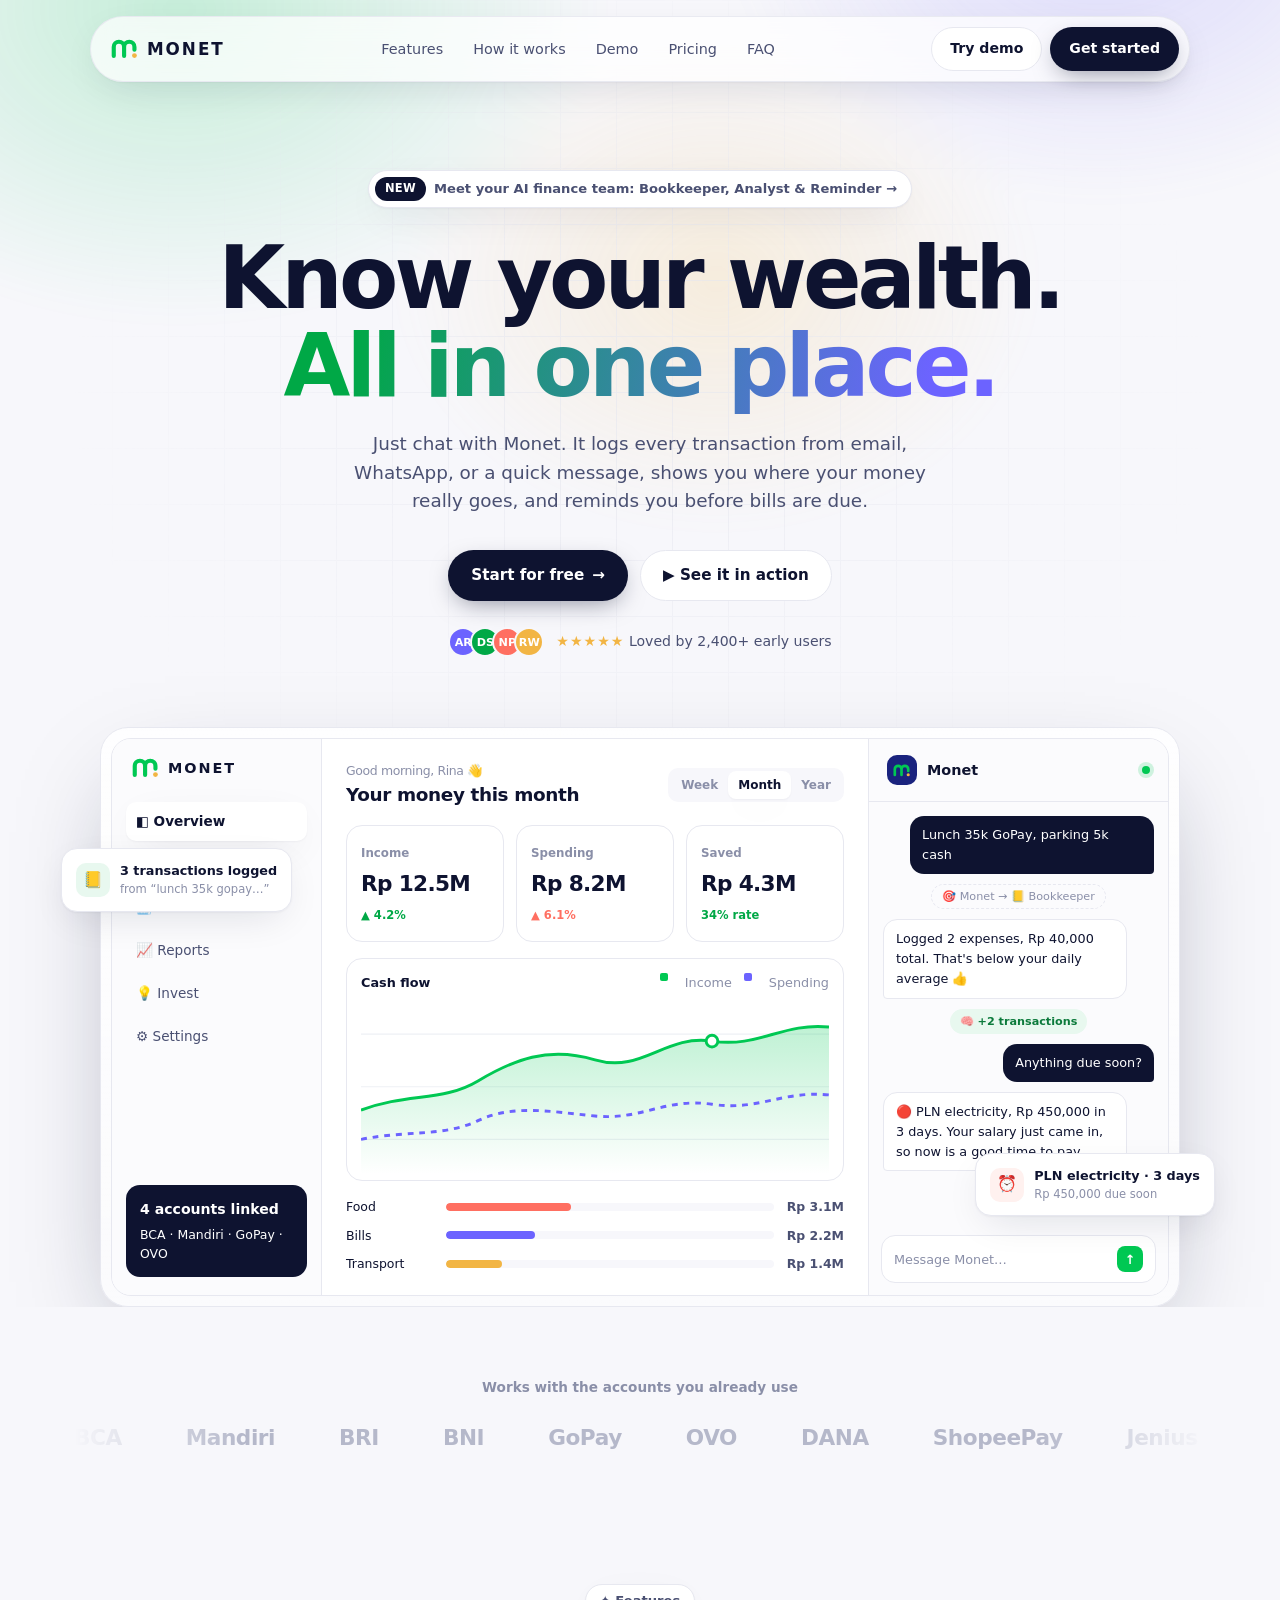
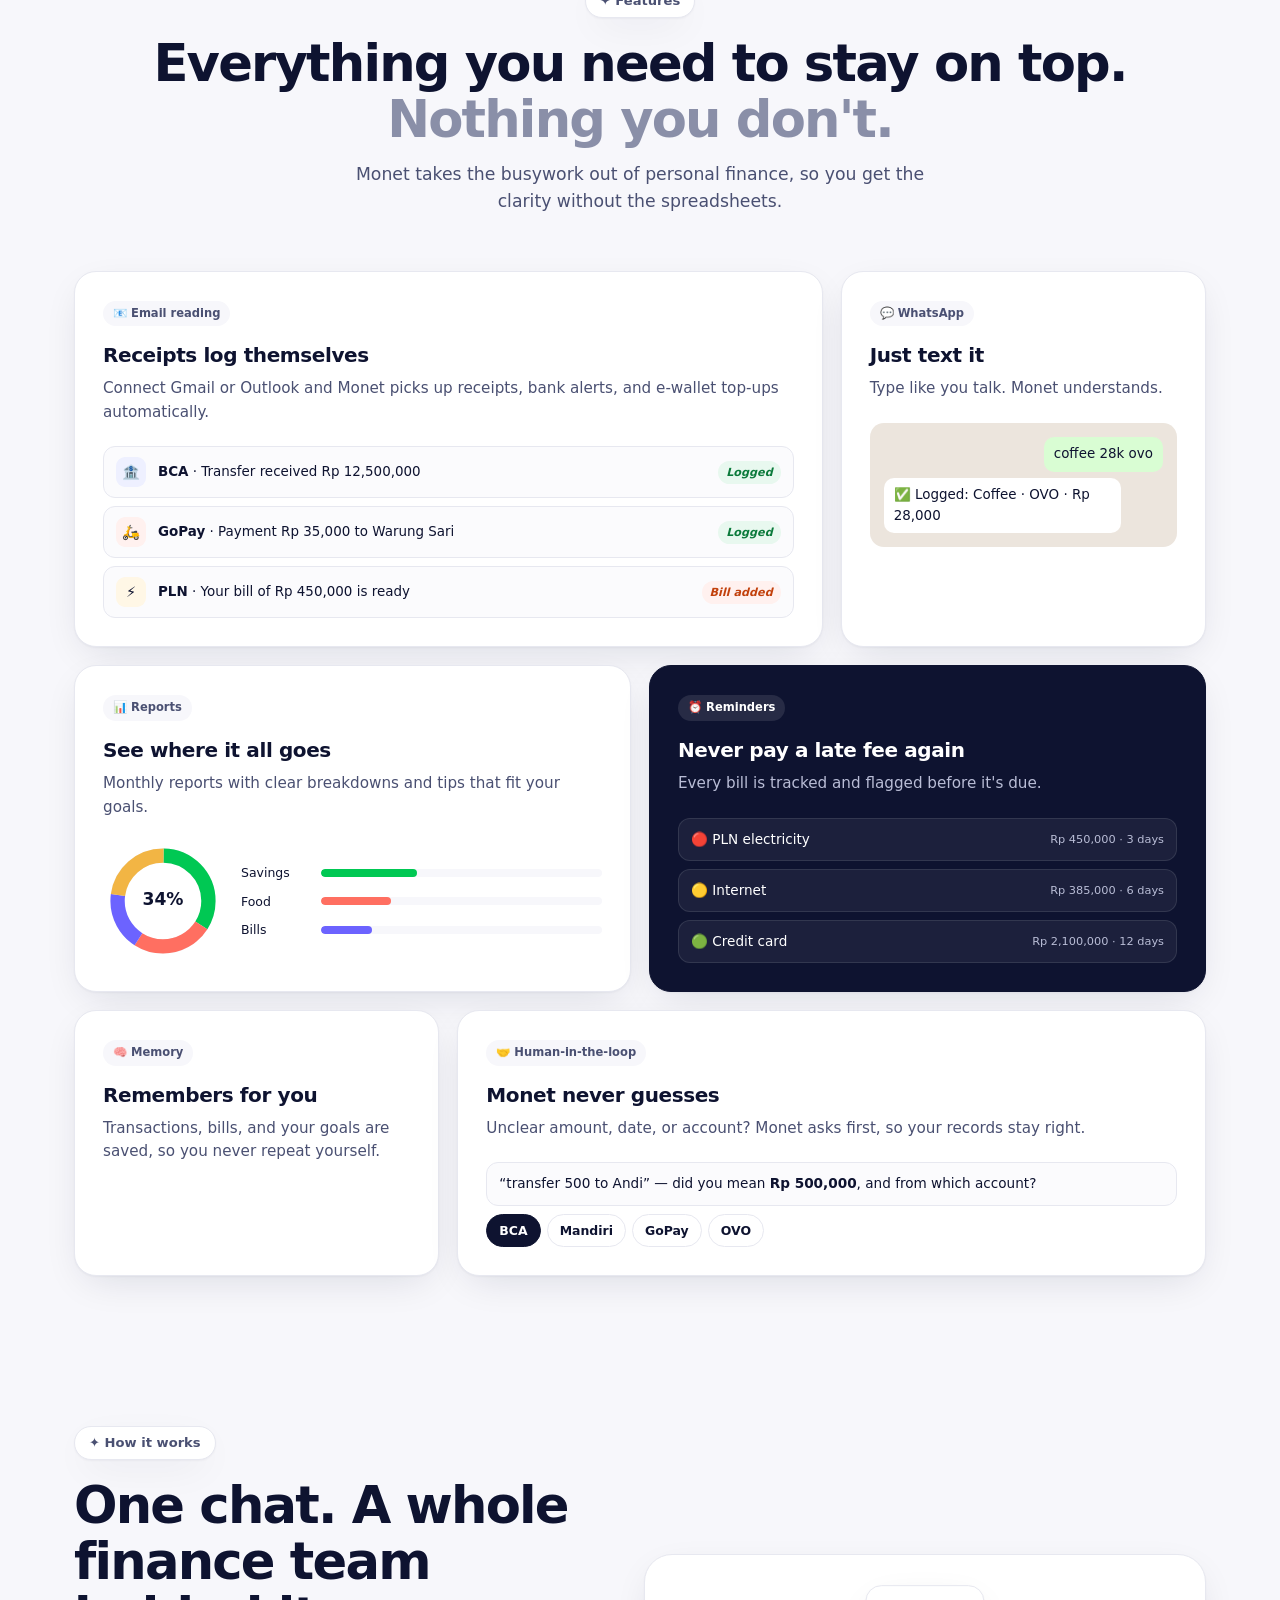
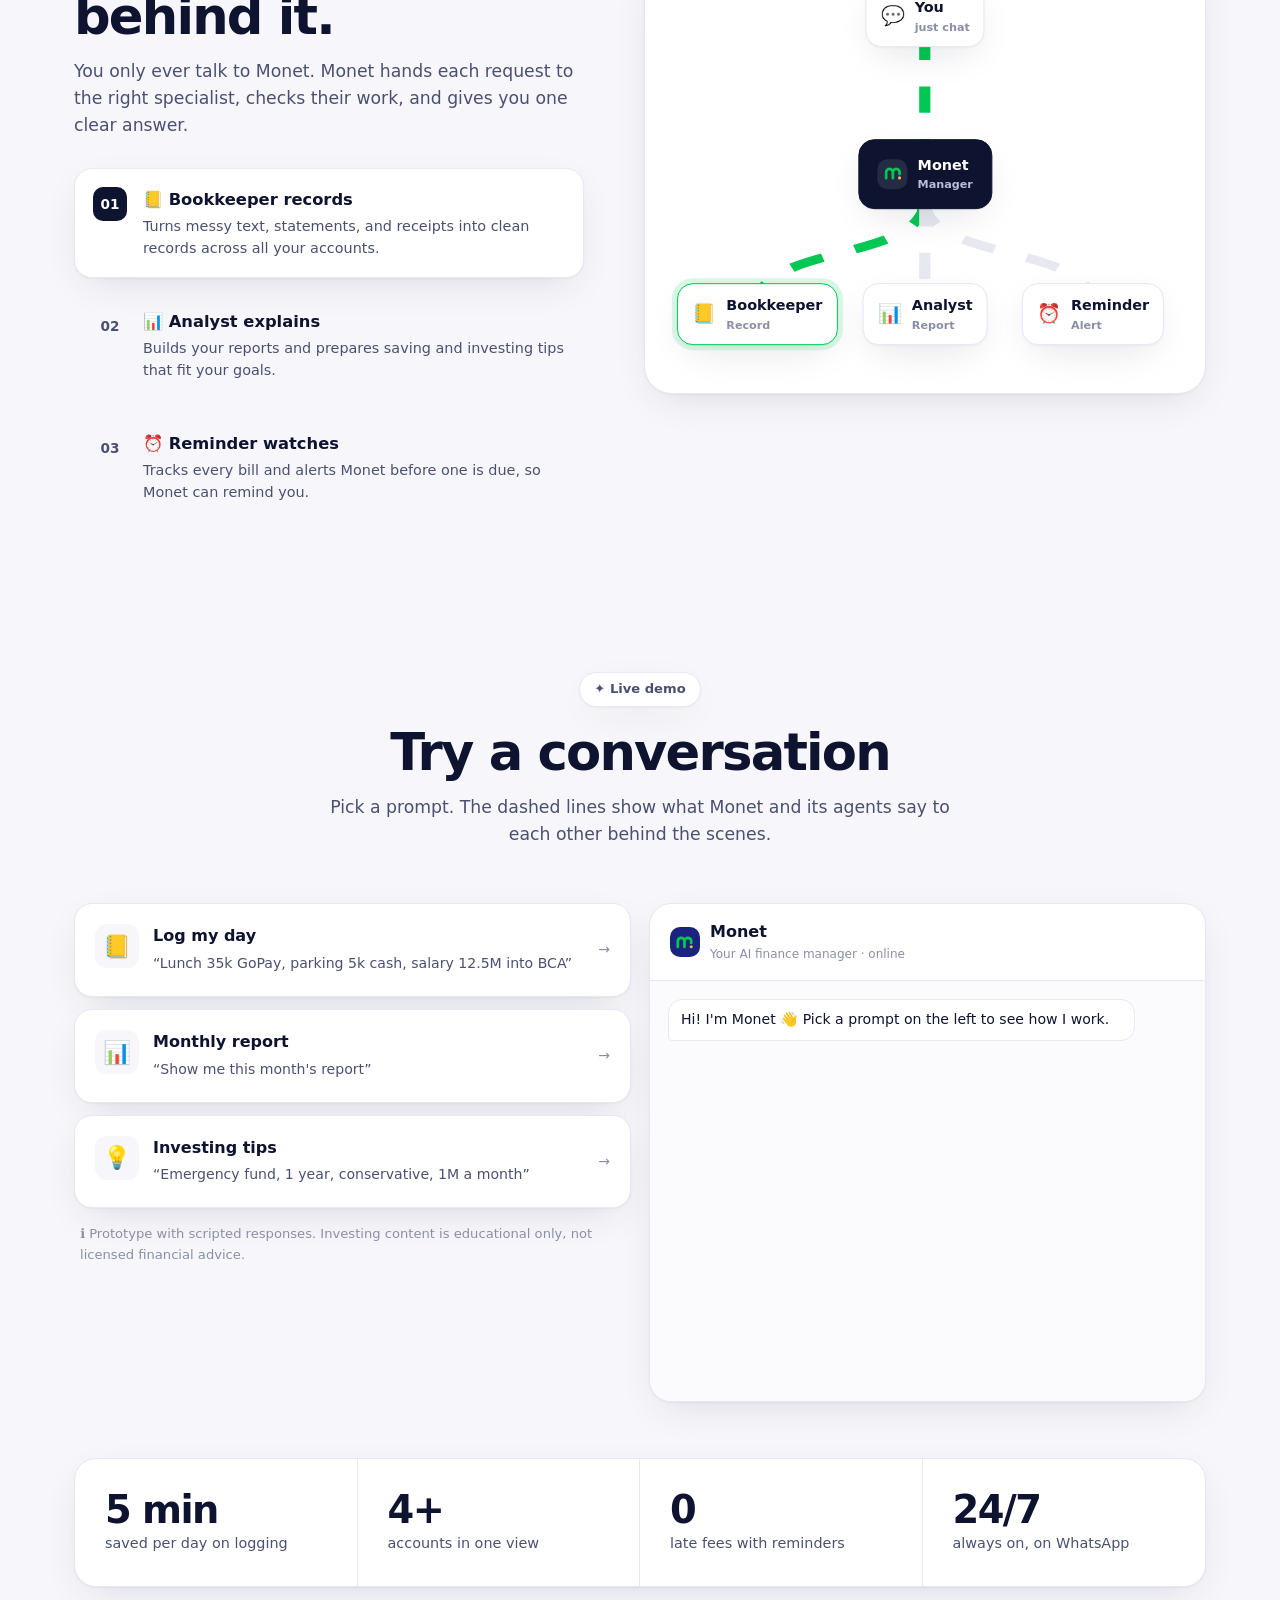
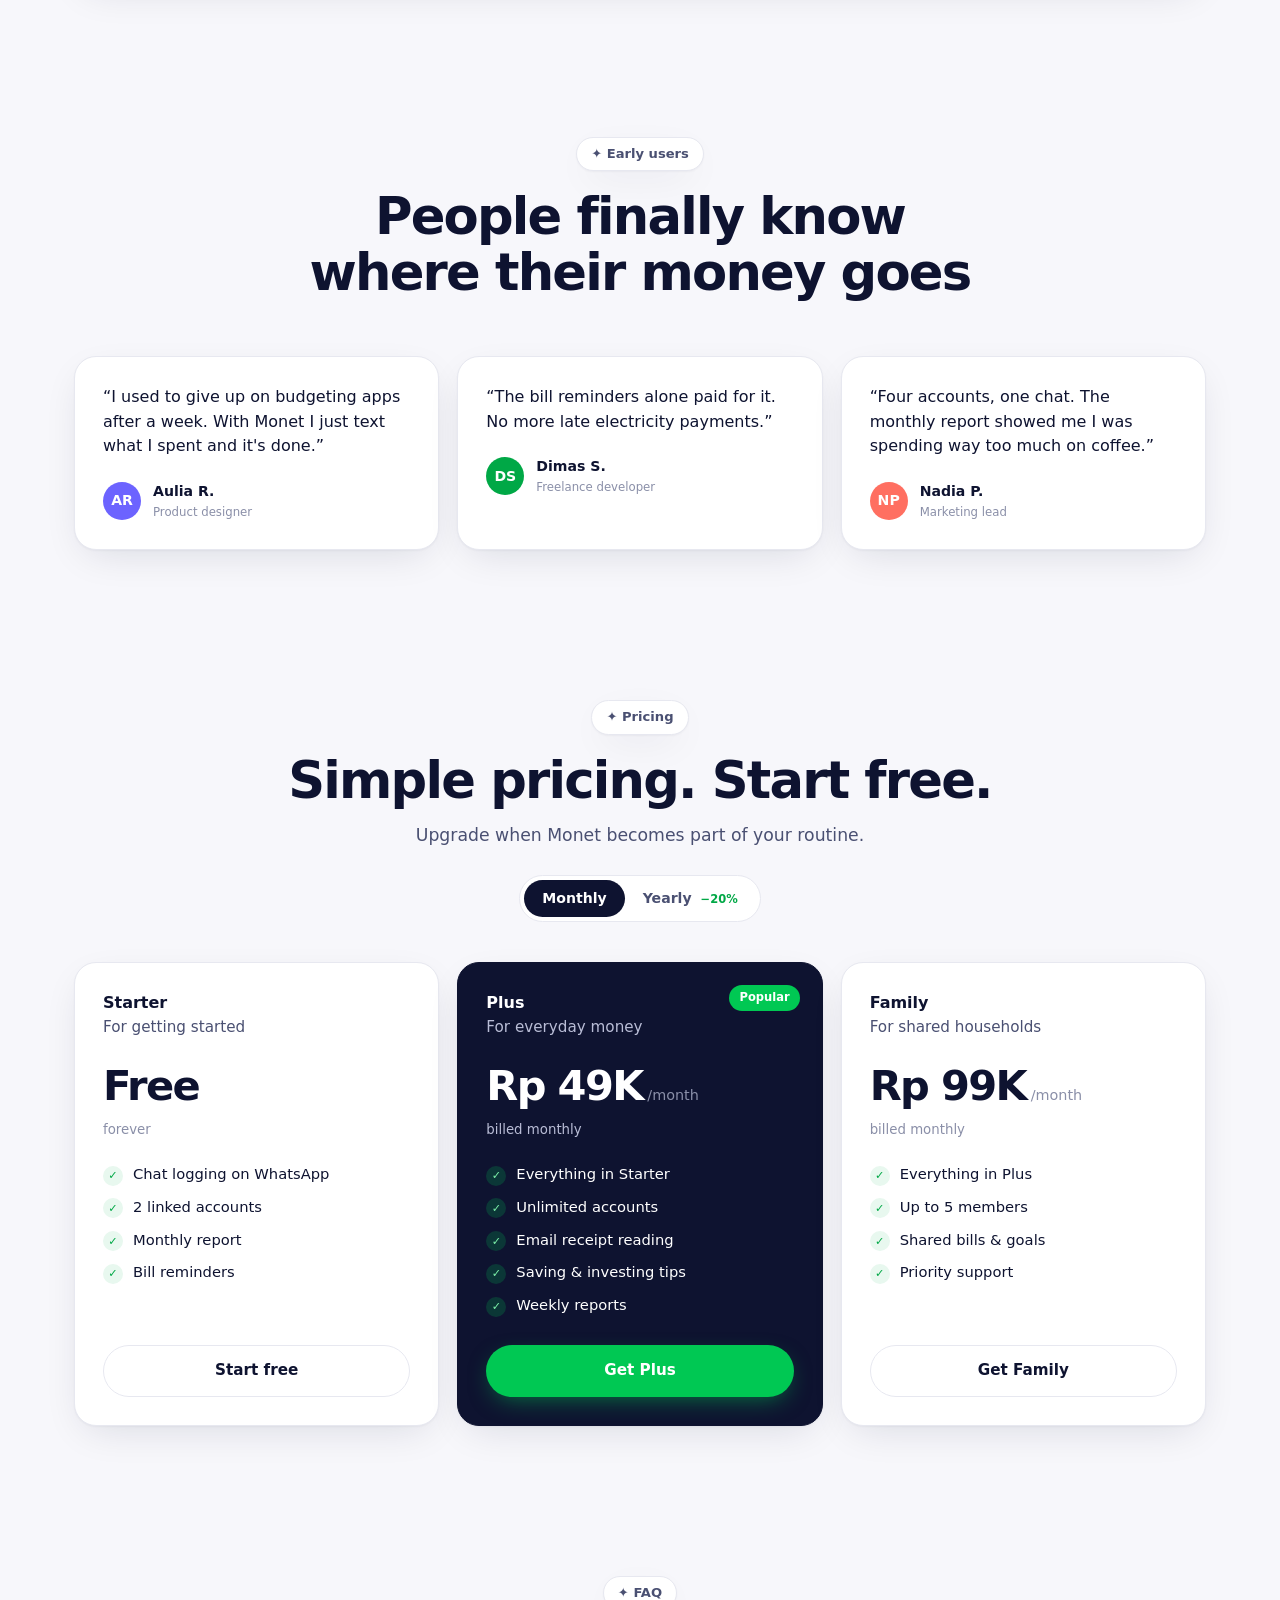
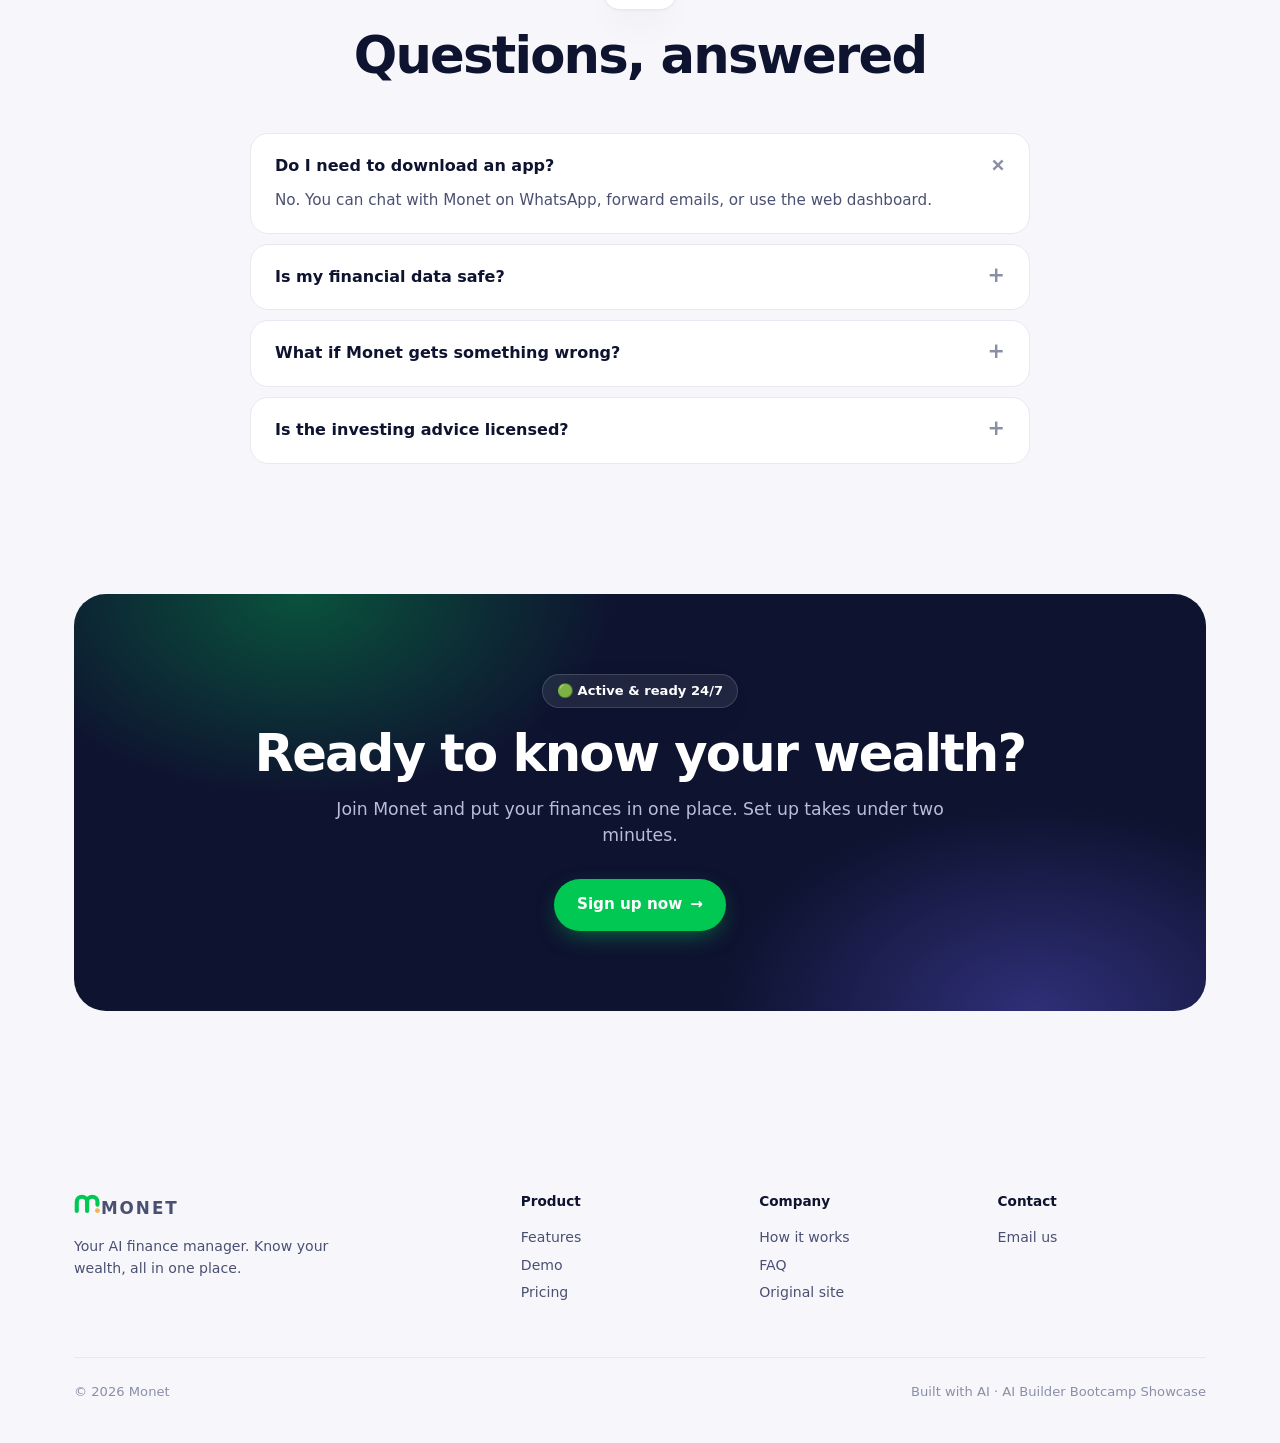
==== saas/index.html @ 3298a029 "Add SaaS-style landing page prototype for Monet at /saas Co-Authored-By: Claude Opus 5.5 <noreply@an" ====
<!DOCTYPE html>
<html lang="en">
<head>
<meta charset="UTF-8">
<meta name="viewport" content="width=device-width, initial-scale=1">
<title>Monet – Your AI finance manager</title>
<script>
  window.va = window.va || function () { (window.vaq = window.vaq || []).push(arguments); };
</script>
<script defer src="/_vercel/insights/script.js"></script>
<style>
:root{
  --ink:#0E1330;--ink2:#4A5072;--muted:#8A8FA8;--line:#E7E8F0;--bg:#F7F7FB;--white:#fff;
  --navy:#1A237E;--green:#00C853;--green2:#00A846;--gold:#F2B544;--coral:#FF6F61;--violet:#6C63FF;
  --r:22px;--sh:0 1px 2px rgba(14,19,48,.04),0 12px 40px -12px rgba(14,19,48,.14);
}
*{box-sizing:border-box;margin:0;padding:0}
html{scroll-behavior:smooth}
body{font-family:Inter,system-ui,-apple-system,"Segoe UI",Roboto,Arial,sans-serif;background:var(--bg);color:var(--ink);line-height:1.55;-webkit-font-smoothing:antialiased}
a{color:inherit;text-decoration:none}
.wrap{max-width:1180px;margin:0 auto;padding:0 24px}
section{padding:110px 0}
.eyebrow{display:inline-flex;align-items:center;gap:8px;padding:6px 14px 6px 6px;border:1px solid var(--line);background:var(--white);border-radius:999px;font-size:.82rem;font-weight:600;color:var(--ink2);box-shadow:var(--sh)}
.eyebrow b{background:var(--ink);color:#fff;border-radius:999px;padding:3px 10px;font-size:.72rem;letter-spacing:.3px}
.eyebrow.plain{padding:6px 14px}
.h2{font-size:clamp(2rem,4.2vw,3.2rem);line-height:1.08;letter-spacing:-.035em;font-weight:700;margin:18px 0 14px}
.h2 em{font-style:normal;color:var(--muted)}
.lead{color:var(--ink2);font-size:1.08rem;max-width:620px}
.center{text-align:center}.center .lead{margin:0 auto}
.btn{display:inline-flex;align-items:center;gap:8px;padding:13px 22px;border-radius:999px;font-weight:600;font-size:.95rem;border:1px solid transparent;cursor:pointer;transition:transform .15s,box-shadow .15s,background .15s}
.btn:hover{transform:translateY(-1px)}
.btn.dark{background:var(--ink);color:#fff;box-shadow:0 8px 24px -8px rgba(14,19,48,.5)}
.btn.green{background:var(--green);color:#fff;box-shadow:0 8px 24px -8px rgba(0,200,83,.6)}
.btn.ghost{background:var(--white);border-color:var(--line);color:var(--ink)}
.btn .ar{transition:transform .15s}.btn:hover .ar{transform:translateX(3px)}

/* nav */
.nav{position:fixed;top:16px;left:50%;transform:translateX(-50%);z-index:50;width:min(1100px,calc(100% - 32px));display:flex;align-items:center;justify-content:space-between;padding:10px 10px 10px 20px;background:rgba(255,255,255,.72);backdrop-filter:blur(14px);-webkit-backdrop-filter:blur(14px);border:1px solid rgba(231,232,240,.9);border-radius:999px;box-shadow:var(--sh)}
.logo{display:flex;align-items:center;gap:9px;font-weight:800;letter-spacing:2px;font-size:1.05rem}
.logo svg{height:20px;width:auto}
.nav .links{display:flex;gap:30px;font-size:.9rem;font-weight:500;color:var(--ink2)}
.nav .links a:hover{color:var(--ink)}
.nav .right{display:flex;gap:8px;align-items:center}
.nav .btn{padding:10px 18px;font-size:.88rem}

/* hero */
.hero{position:relative;padding:170px 0 0;overflow:hidden;text-align:center}
.hero:before{content:"";position:absolute;inset:-20% -10% auto;height:900px;background:
  radial-gradient(40% 50% at 20% 30%,rgba(0,200,83,.20),transparent 70%),
  radial-gradient(35% 45% at 80% 20%,rgba(108,99,255,.20),transparent 70%),
  radial-gradient(30% 40% at 55% 60%,rgba(242,181,68,.16),transparent 70%);filter:blur(10px);z-index:-1}
.hero:after{content:"";position:absolute;inset:0;z-index:-1;background-image:linear-gradient(var(--line) 1px,transparent 1px),linear-gradient(90deg,var(--line) 1px,transparent 1px);background-size:56px 56px;mask-image:radial-gradient(60% 50% at 50% 30%,#000 20%,transparent 75%);-webkit-mask-image:radial-gradient(60% 50% at 50% 30%,#000 20%,transparent 75%);opacity:.6}
.hero h1{font-size:clamp(2.6rem,7vw,5.4rem);line-height:1.02;letter-spacing:-.045em;font-weight:750;max-width:920px;margin:26px auto 20px}
.hero h1 .grad{background:linear-gradient(100deg,var(--green2) 10%,var(--violet) 90%);-webkit-background-clip:text;background-clip:text;color:transparent}
.hero .lead{margin:0 auto 34px;font-size:1.15rem}
.hero .ctas{display:flex;gap:12px;justify-content:center;flex-wrap:wrap}
.trust{display:flex;align-items:center;justify-content:center;gap:12px;margin-top:26px;font-size:.88rem;color:var(--ink2)}
.faces{display:flex}.faces i{width:30px;height:30px;border-radius:50%;border:2px solid var(--bg);margin-left:-8px;display:grid;place-items:center;font-style:normal;font-size:.7rem;font-weight:700;color:#fff}
.faces i:first-child{margin-left:0}
.stars{color:var(--gold);letter-spacing:1px}

/* product mockup */
.mock{position:relative;margin:70px auto 0;max-width:1080px;padding:10px;border-radius:28px;background:linear-gradient(180deg,rgba(255,255,255,.9),rgba(255,255,255,.5));border:1px solid var(--line);box-shadow:0 40px 100px -30px rgba(14,19,48,.35)}
.app{display:grid;grid-template-columns:210px 1fr 300px;min-height:520px;border-radius:20px;overflow:hidden;background:var(--white);border:1px solid var(--line);text-align:left}
.side{background:#FBFBFD;border-right:1px solid var(--line);padding:18px 14px;display:flex;flex-direction:column;gap:4px;font-size:.85rem}
.side .logo{font-size:.9rem;margin:0 6px 18px}
.side a{display:flex;gap:10px;align-items:center;padding:9px 10px;border-radius:10px;color:var(--ink2);font-weight:500}
.side a.on{background:var(--white);color:var(--ink);box-shadow:var(--sh);font-weight:600}
.side .sp{flex:1}
.side .pro{background:var(--ink);color:#fff;border-radius:14px;padding:14px;font-size:.78rem}
.side .pro b{display:block;font-size:.88rem;margin-bottom:4px}
.main{padding:22px 24px;display:flex;flex-direction:column;gap:16px;min-width:0}
.topbar{display:flex;justify-content:space-between;align-items:center}
.topbar h3{font-size:1.15rem;letter-spacing:-.02em}
.topbar small{color:var(--muted);display:block;font-weight:500;font-size:.78rem}
.seg{display:flex;background:var(--bg);border-radius:10px;padding:3px;font-size:.75rem;font-weight:600}
.seg span{padding:5px 10px;border-radius:8px;color:var(--muted)}.seg span.on{background:#fff;color:var(--ink);box-shadow:var(--sh)}
.kpis{display:grid;grid-template-columns:repeat(3,1fr);gap:12px}
.kpi{border:1px solid var(--line);border-radius:16px;padding:14px}
.kpi small{color:var(--muted);font-size:.74rem;font-weight:600}
.kpi b{display:block;font-size:1.35rem;letter-spacing:-.03em;margin:2px 0}
.kpi .d{font-size:.72rem;font-weight:700;color:var(--green2)}.kpi .d.dn{color:var(--coral)}
.chart{border:1px solid var(--line);border-radius:16px;padding:14px 14px 6px;flex:1;display:flex;flex-direction:column}
.chart .hd{display:flex;justify-content:space-between;font-size:.8rem;font-weight:600;margin-bottom:6px}
.chart .hd span{color:var(--muted);font-weight:500;display:flex;gap:12px}
.chart .hd span i{display:inline-block;width:8px;height:8px;border-radius:2px;margin-right:5px;vertical-align:middle}
.chart svg{width:100%;flex:1;min-height:170px}
.bars{display:flex;flex-direction:column;gap:9px}
.bar{display:grid;grid-template-columns:90px 1fr 60px;align-items:center;gap:10px;font-size:.78rem}
.bar u{display:block;height:8px;border-radius:99px;background:var(--bg);overflow:hidden}
.bar u i{display:block;height:100%;border-radius:99px}
.bar em{font-style:normal;text-align:right;color:var(--ink2);font-weight:600}
.rail{border-left:1px solid var(--line);display:flex;flex-direction:column;background:#FBFBFD}
.rail .hd{padding:16px 18px;border-bottom:1px solid var(--line);display:flex;align-items:center;gap:10px;font-weight:700;font-size:.9rem}
.rail .hd .dot{width:8px;height:8px;border-radius:50%;background:var(--green);box-shadow:0 0 0 4px rgba(0,200,83,.18);margin-left:auto}
.av{width:30px;height:30px;border-radius:10px;background:var(--navy);display:grid;place-items:center;flex:none}
.av svg{height:13px}
.feed{flex:1;padding:14px;display:flex;flex-direction:column;gap:10px;font-size:.8rem;overflow:hidden}
.bub{padding:9px 12px;border-radius:14px;max-width:90%}
.bub.me{align-self:flex-end;background:var(--ink);color:#fff;border-bottom-right-radius:4px}
.bub.bot{background:#fff;border:1px solid var(--line);border-bottom-left-radius:4px}
.bub.sys{align-self:center;font-size:.7rem;color:var(--muted);border:1px dashed var(--line);border-radius:99px;padding:3px 10px}
.bub.mem{align-self:center;font-size:.7rem;background:#E8F8EF;color:#0B7A3B;font-weight:700;border-radius:99px;padding:4px 10px}
.compose{margin:12px;padding:10px 12px;border:1px solid var(--line);border-radius:14px;background:#fff;color:var(--muted);font-size:.8rem;display:flex;justify-content:space-between;align-items:center}
.compose b{width:26px;height:26px;border-radius:8px;background:var(--green);color:#fff;display:grid;place-items:center}
.float{position:absolute;background:#fff;border:1px solid var(--line);border-radius:16px;box-shadow:var(--sh);padding:12px 14px;font-size:.8rem;display:flex;gap:10px;align-items:center;text-align:left;animation:bob 5s ease-in-out infinite}
.float .ic{width:34px;height:34px;border-radius:10px;display:grid;place-items:center;font-size:1rem}
.float small{display:block;color:var(--muted);font-size:.72rem}
.f1{left:-40px;top:120px}.f2{right:-36px;bottom:90px;animation-delay:-2.5s}
@keyframes bob{0%,100%{transform:translateY(0)}50%{transform:translateY(-10px)}}

/* logos */
.logos{padding:70px 0 20px;text-align:center}
.logos p{color:var(--muted);font-size:.85rem;font-weight:600;margin-bottom:22px}
.marq{overflow:hidden;mask-image:linear-gradient(90deg,transparent,#000 15%,#000 85%,transparent);-webkit-mask-image:linear-gradient(90deg,transparent,#000 15%,#000 85%,transparent)}
.marq div{display:inline-flex;gap:64px;white-space:nowrap;animation:mq 30s linear infinite;font-weight:800;font-size:1.35rem;color:#B5B8CA;letter-spacing:-.02em}
@keyframes mq{to{transform:translateX(-50%)}}

/* bento */
.bento{display:grid;grid-template-columns:repeat(6,1fr);gap:18px;margin-top:56px}
.card{background:var(--white);border:1px solid var(--line);border-radius:var(--r);padding:28px;box-shadow:var(--sh);position:relative;overflow:hidden}
.card h3{font-size:1.25rem;letter-spacing:-.02em;margin-bottom:6px}
.card p{color:var(--ink2);font-size:.95rem}
.card .pill{display:inline-block;font-size:.72rem;font-weight:700;padding:4px 10px;border-radius:99px;background:var(--bg);color:var(--ink2);margin-bottom:14px}
.c4{grid-column:span 4}.c2{grid-column:span 2}.c3{grid-column:span 3}
.card.dark{background:var(--ink);color:#fff;border-color:var(--ink)}.card.dark p{color:#B9BDD6}.card.dark .pill{background:rgba(255,255,255,.1);color:#fff}
.vis{margin-top:22px}
.inbox{display:flex;flex-direction:column;gap:8px}
.mail{display:flex;align-items:center;gap:12px;padding:10px 12px;border:1px solid var(--line);border-radius:12px;font-size:.84rem;background:#FBFBFD}
.mail .ic{width:30px;height:30px;border-radius:9px;display:grid;place-items:center;flex:none;font-size:.9rem}
.mail span{flex:1;min-width:0;overflow:hidden;text-overflow:ellipsis;white-space:nowrap}
.mail .tg{font-size:.7rem;font-weight:700;padding:3px 8px;border-radius:99px;background:#E8F8EF;color:#0B7A3B;flex:none}
.wa{background:#ECE5DD;border-radius:14px;padding:14px;display:flex;flex-direction:column;gap:6px;font-size:.84rem;color:var(--ink)}
.wa div{background:#fff;padding:7px 10px;border-radius:10px;max-width:85%}
.wa .o{align-self:flex-end;background:#D9FDD3}
.ring{display:flex;align-items:center;gap:18px}
.ring svg{width:120px;height:120px;flex:none}
.rem{display:flex;flex-direction:column;gap:8px}
.rem div{display:flex;justify-content:space-between;align-items:center;padding:10px 12px;border-radius:12px;background:rgba(255,255,255,.06);border:1px solid rgba(255,255,255,.1);font-size:.85rem}
.rem small{color:#B9BDD6}
.ask{display:flex;flex-direction:column;gap:8px}
.ask .q{padding:10px 12px;border-radius:12px;border:1px solid var(--line);font-size:.85rem;background:#FBFBFD}
.ask .opts{display:flex;gap:6px;flex-wrap:wrap}
.ask .opts span{font-size:.78rem;font-weight:600;padding:6px 12px;border-radius:99px;border:1px solid var(--line)}
.ask .opts span.on{background:var(--ink);color:#fff;border-color:var(--ink)}

/* team / steps */
.team{display:grid;grid-template-columns:1fr 1.1fr;gap:60px;align-items:center}
.steps{display:flex;flex-direction:column;gap:12px;margin-top:30px}
.step{display:flex;gap:16px;padding:18px;border-radius:18px;border:1px solid transparent;cursor:pointer;transition:all .2s}
.step:hover{background:rgba(255,255,255,.6)}
.step.on{background:#fff;border-color:var(--line);box-shadow:var(--sh)}
.step .n{width:34px;height:34px;border-radius:10px;background:var(--bg);display:grid;place-items:center;font-weight:700;font-size:.85rem;flex:none;color:var(--ink2)}
.step.on .n{background:var(--ink);color:#fff}
.step h4{font-size:1.02rem;margin-bottom:2px}
.step p{font-size:.9rem;color:var(--ink2)}
.org{position:relative;background:#fff;border:1px solid var(--line);border-radius:28px;padding:36px;box-shadow:var(--sh);min-height:440px}
.org svg.lines{position:absolute;inset:0;width:100%;height:100%;pointer-events:none}
.org .lines path{stroke:var(--line);stroke-width:2;fill:none;stroke-dasharray:6 6}
.org .lines path.hot{stroke:var(--green);animation:dash 1s linear infinite}
@keyframes dash{to{stroke-dashoffset:-24}}
.nd{position:absolute;transform:translate(-50%,-50%);display:flex;align-items:center;gap:10px;background:#fff;border:1px solid var(--line);border-radius:16px;padding:10px 14px;box-shadow:var(--sh);font-weight:700;font-size:.9rem;white-space:nowrap;transition:all .25s}
.nd small{display:block;font-size:.7rem;color:var(--muted);font-weight:600}
.nd .e{font-size:1.2rem}
.nd.boss{background:var(--ink);color:#fff;border-color:var(--ink);padding:14px 18px}
.nd.boss small{color:#B9BDD6}
.nd.hot{border-color:var(--green);box-shadow:0 0 0 5px rgba(0,200,83,.14),var(--sh)}
.org .msg{position:absolute;left:50%;bottom:22px;transform:translateX(-50%);font-size:.8rem;color:var(--ink2);background:var(--bg);border-radius:99px;padding:6px 14px;white-space:nowrap}

/* demo */
.demo{display:grid;grid-template-columns:1fr 1fr;gap:18px;margin-top:56px}
.chat{background:#fff;border:1px solid var(--line);border-radius:var(--r);box-shadow:var(--sh);display:flex;flex-direction:column;overflow:hidden}
.chat .hd{padding:16px 20px;border-bottom:1px solid var(--line);display:flex;align-items:center;gap:10px;font-weight:700}
.chat .hd small{display:block;font-weight:500;color:var(--muted);font-size:.75rem}
#msgs{height:420px;overflow-y:auto;padding:18px;display:flex;flex-direction:column;gap:10px;font-size:.88rem;background:#FBFBFD}
#msgs .bub{animation:in .3s}
@keyframes in{from{opacity:0;transform:translateY(6px)}}
.typing span{display:inline-block;width:6px;height:6px;margin:0 2px;border-radius:50%;background:var(--muted);animation:b 1s infinite}
.typing span:nth-child(2){animation-delay:.15s}.typing span:nth-child(3){animation-delay:.3s}
@keyframes b{50%{transform:translateY(-5px)}}
.prompts{display:flex;flex-direction:column;gap:12px}
.prompt{text-align:left;background:#fff;border:1px solid var(--line);border-radius:18px;padding:20px;cursor:pointer;font:inherit;color:inherit;display:flex;gap:14px;align-items:flex-start;transition:all .2s;box-shadow:var(--sh)}
.prompt:hover:not(:disabled){border-color:var(--ink);transform:translateY(-2px)}
.prompt:disabled{opacity:.55;cursor:wait}
.prompt .e{font-size:1.4rem;width:44px;height:44px;border-radius:12px;background:var(--bg);display:grid;place-items:center;flex:none}
.prompt b{display:block;font-size:1rem;margin-bottom:2px}
.prompt span{font-size:.88rem;color:var(--ink2)}
.prompt .ar{margin-left:auto;align-self:center;color:var(--muted)}
.note{font-size:.82rem;color:var(--muted);padding:4px 6px}

/* stats */
.stats{display:grid;grid-template-columns:repeat(4,1fr);border:1px solid var(--line);border-radius:var(--r);background:#fff;box-shadow:var(--sh);margin-top:56px}
.stats div{padding:30px;border-right:1px solid var(--line)}.stats div:last-child{border:0}
.stats b{display:block;font-size:2.4rem;letter-spacing:-.04em;line-height:1.1}
.stats span{color:var(--ink2);font-size:.9rem}

/* testimonials */
.quotes{display:grid;grid-template-columns:repeat(3,1fr);gap:18px;margin-top:56px}
.quote p{font-size:1rem;color:var(--ink);margin-bottom:22px}
.who{display:flex;align-items:center;gap:12px;font-size:.88rem}
.who i{width:38px;height:38px;border-radius:50%;display:grid;place-items:center;color:#fff;font-style:normal;font-weight:700}
.who small{display:block;color:var(--muted)}

/* pricing */
.toggle{display:inline-flex;background:#fff;border:1px solid var(--line);border-radius:99px;padding:4px;margin-top:26px;font-size:.88rem;font-weight:600}
.toggle button{border:0;background:none;padding:8px 18px;border-radius:99px;cursor:pointer;font:inherit;color:var(--ink2)}
.toggle button.on{background:var(--ink);color:#fff}
.toggle em{font-style:normal;font-size:.72rem;color:var(--green2);margin-left:4px}
.toggle button.on em{color:#7CF0A9}
.prices{display:grid;grid-template-columns:repeat(3,1fr);gap:18px;margin-top:40px;text-align:left}
.price{display:flex;flex-direction:column}
.price .amt{font-size:2.6rem;font-weight:750;letter-spacing:-.04em;margin:14px 0 2px}
.price .amt small{font-size:.9rem;font-weight:500;color:var(--muted);letter-spacing:0}
.price ul{list-style:none;margin:22px 0 28px;display:flex;flex-direction:column;gap:10px;font-size:.92rem;flex:1}
.price li:before{content:"✓";display:inline-grid;place-items:center;width:20px;height:20px;border-radius:50%;background:#E8F8EF;color:var(--green2);font-size:.7rem;font-weight:800;margin-right:10px}
.price.dark li:before{background:rgba(0,200,83,.2);color:#7CF0A9}
.price .btn{justify-content:center}
.price .tag{position:absolute;top:22px;right:22px;font-size:.72rem;font-weight:700;padding:4px 10px;border-radius:99px;background:var(--green);color:#fff}

/* faq */
.faq{max-width:780px;margin:50px auto 0;display:flex;flex-direction:column;gap:10px}
details{background:#fff;border:1px solid var(--line);border-radius:18px;padding:20px 24px}
summary{cursor:pointer;font-weight:600;list-style:none;display:flex;justify-content:space-between;gap:20px}
summary::-webkit-details-marker{display:none}
summary:after{content:"+";font-size:1.3rem;line-height:1;color:var(--muted);transition:transform .2s}
details[open] summary:after{transform:rotate(45deg)}
details p{color:var(--ink2);margin-top:10px;font-size:.95rem}

/* cta */
.cta{position:relative;background:var(--ink);color:#fff;border-radius:32px;padding:80px 40px;text-align:center;overflow:hidden}
.cta:before{content:"";position:absolute;inset:0;background:radial-gradient(40% 70% at 20% 0%,rgba(0,200,83,.35),transparent 70%),radial-gradient(40% 70% at 85% 100%,rgba(108,99,255,.35),transparent 70%)}
.cta>*{position:relative}
.cta .h2{color:#fff}.cta .lead{color:#B9BDD6;margin:0 auto 30px}
footer{padding:70px 0 40px;font-size:.88rem;color:var(--ink2)}
.foot{display:grid;grid-template-columns:2fr 1fr 1fr 1fr;gap:30px}
.foot h5{color:var(--ink);font-size:.85rem;margin-bottom:12px}
.foot a{display:block;padding:3px 0}.foot a:hover{color:var(--ink)}
.copy{margin-top:50px;padding-top:24px;border-top:1px solid var(--line);display:flex;justify-content:space-between;color:var(--muted);font-size:.82rem}

.rv{opacity:0;transform:translateY(18px);transition:opacity .7s ease,transform .7s ease}
.rv.in{opacity:1;transform:none}

@media(max-width:1000px){
  .app{grid-template-columns:1fr 280px}.side{display:none}
  .team{grid-template-columns:1fr}.f1,.f2{display:none}
  .c4,.c2,.c3{grid-column:span 6}
  .quotes,.prices{grid-template-columns:1fr}
  .stats{grid-template-columns:1fr 1fr}.stats div:nth-child(2){border-right:0}.stats div:nth-child(-n+2){border-bottom:1px solid var(--line)}
}
@media(max-width:760px){
  section{padding:80px 0}
  .nav .links,.nav .ghost{display:none}
  .app{grid-template-columns:1fr}.rail{display:none}
  .kpis{grid-template-columns:1fr 1fr}.kpi:last-child{display:none}
  .demo{grid-template-columns:1fr}
  .org{min-height:520px;padding:20px}
  .foot{grid-template-columns:1fr 1fr}
  .copy{flex-direction:column;gap:6px}
  .ring{flex-direction:column;align-items:flex-start}
}
</style>
</head>
<body>
<svg width="0" height="0" style="position:absolute" aria-hidden="true">
  <defs>
    <g id="mk">
      <g transform="translate(0,-5)" fill="none" stroke="#00C853" stroke-width="12" stroke-linecap="round" stroke-linejoin="round">
        <path d="M30 84V58A15 15 0 0 1 60 58V84M60 58A15 15 0 0 1 90 58V66"/>
      </g>
      <circle cx="90" cy="78" r="7" fill="#F2B544"/>
    </g>
  </defs>
</svg>

<nav class="nav">
  <a class="logo" href="#top"><svg viewBox="22 30 78 58" role="img" aria-label="Monet logo"><use href="#mk"/></svg>MONET</a>
  <div class="links"><a href="#features">Features</a><a href="#team">How it works</a><a href="#demo">Demo</a><a href="#pricing">Pricing</a><a href="#faq">FAQ</a></div>
  <div class="right"><a class="btn ghost" href="#demo">Try demo</a><a class="btn dark" href="#signup">Get started</a></div>
</nav>

<header class="hero" id="top"><div class="wrap">
  <span class="eyebrow"><b>NEW</b> Meet your AI finance team: Bookkeeper, Analyst &amp; Reminder →</span>
  <h1>Know your wealth.<br><span class="grad">All in one place.</span></h1>
  <p class="lead">Just chat with Monet. It logs every transaction from email, WhatsApp, or a quick message, shows you where your money really goes, and reminds you before bills are due.</p>
  <div class="ctas"><a class="btn dark" href="#signup">Start for free <span class="ar">→</span></a><a class="btn ghost" href="#demo">▶ See it in action</a></div>
  <div class="trust">
    <div class="faces"><i style="background:#6C63FF">AR</i><i style="background:#00A846">DS</i><i style="background:#FF6F61">NP</i><i style="background:#F2B544">RW</i></div>
    <span><span class="stars">★★★★★</span> Loved by 2,400+ early users</span>
  </div>

  <div class="mock rv">
    <div class="float f1"><div class="ic" style="background:#E8F8EF">📒</div><div><b>3 transactions logged</b><small>from “lunch 35k gopay…”</small></div></div>
    <div class="float f2"><div class="ic" style="background:#FFF1EF">⏰</div><div><b>PLN electricity · 3 days</b><small>Rp 450,000 due soon</small></div></div>
    <div class="app">
      <aside class="side">
        <div class="logo"><svg viewBox="22 30 78 58"><use href="#mk"/></svg>MONET</div>
        <a class="on">◧ Overview</a><a>⇄ Transactions</a><a>🧾 Bills</a><a>📈 Reports</a><a>💡 Invest</a><a>⚙ Settings</a>
        <div class="sp"></div>
        <div class="pro"><b>4 accounts linked</b>BCA · Mandiri · GoPay · OVO</div>
      </aside>
      <div class="main">
        <div class="topbar"><h3><small>Good morning, Rina 👋</small>Your money this month</h3><div class="seg"><span>Week</span><span class="on">Month</span><span>Year</span></div></div>
        <div class="kpis">
          <div class="kpi"><small>Income</small><b>Rp 12.5M</b><span class="d">▲ 4.2%</span></div>
          <div class="kpi"><small>Spending</small><b>Rp 8.2M</b><span class="d dn">▲ 6.1%</span></div>
          <div class="kpi"><small>Saved</small><b>Rp 4.3M</b><span class="d">34% rate</span></div>
        </div>
        <div class="chart">
          <div class="hd">Cash flow<span><span><i style="background:var(--green)"></i>Income</span><span><i style="background:var(--violet)"></i>Spending</span></span></div>
          <svg viewBox="0 0 400 150" preserveAspectRatio="none" aria-hidden="true">
            <defs><linearGradient id="gA" x1="0" y1="0" x2="0" y2="1"><stop offset="0" stop-color="#00C853" stop-opacity=".25"/><stop offset="1" stop-color="#00C853" stop-opacity="0"/></linearGradient></defs>
            <g stroke="#EEF0F5" stroke-width="1"><line x1="0" y1="30" x2="400" y2="30"/><line x1="0" y1="75" x2="400" y2="75"/><line x1="0" y1="120" x2="400" y2="120"/></g>
            <path d="M0 95C40 80 70 88 100 70S160 40 200 52 260 30 300 36 360 20 400 24V150H0Z" fill="url(#gA)"/>
            <path d="M0 95C40 80 70 88 100 70S160 40 200 52 260 30 300 36 360 20 400 24" stroke="#00C853" stroke-width="2.5" fill="none"/>
            <path d="M0 120C40 112 70 118 100 104S160 96 200 100 260 84 300 90 360 78 400 82" stroke="#6C63FF" stroke-width="2.5" fill="none" stroke-dasharray="5 5"/>
            <circle cx="300" cy="36" r="5" fill="#fff" stroke="#00C853" stroke-width="2.5"/>
          </svg>
        </div>
        <div class="bars">
          <div class="bar">Food<u><i style="width:38%;background:var(--coral)"></i></u><em>Rp 3.1M</em></div>
          <div class="bar">Bills<u><i style="width:27%;background:var(--violet)"></i></u><em>Rp 2.2M</em></div>
          <div class="bar">Transport<u><i style="width:17%;background:var(--gold)"></i></u><em>Rp 1.4M</em></div>
        </div>
      </div>
      <aside class="rail">
        <div class="hd"><div class="av"><svg viewBox="22 30 78 58"><use href="#mk"/></svg></div>Monet<span class="dot"></span></div>
        <div class="feed">
          <div class="bub me">Lunch 35k GoPay, parking 5k cash</div>
          <div class="bub sys">🎯 Monet → 📒 Bookkeeper</div>
          <div class="bub bot">Logged 2 expenses, Rp 40,000 total. That's below your daily average 👍</div>
          <div class="bub mem">🧠 +2 transactions</div>
          <div class="bub me">Anything due soon?</div>
          <div class="bub bot">🔴 PLN electricity, Rp 450,000 in 3 days. Your salary just came in, so now is a good time to pay.</div>
        </div>
        <div class="compose">Message Monet…<b>↑</b></div>
      </aside>
    </div>
  </div>
</div></header>

<div class="logos"><div class="wrap">
  <p>Works with the accounts you already use</p>
  <div class="marq"><div id="mq"></div></div>
</div></div>

<section id="features"><div class="wrap">
  <div class="center rv">
    <span class="eyebrow plain">✦ Features</span>
    <h2 class="h2">Everything you need to stay on top.<br><em>Nothing you don't.</em></h2>
    <p class="lead">Monet takes the busywork out of personal finance, so you get the clarity without the spreadsheets.</p>
  </div>
  <div class="bento">
    <div class="card c4 rv"><span class="pill">📧 Email reading</span><h3>Receipts log themselves</h3><p>Connect Gmail or Outlook and Monet picks up receipts, bank alerts, and e-wallet top-ups automatically.</p>
      <div class="vis inbox">
        <div class="mail"><div class="ic" style="background:#EEF0FF">🏦</div><span><b>BCA</b> · Transfer received Rp 12,500,000</span><em class="tg">Logged</em></div>
        <div class="mail"><div class="ic" style="background:#FFF1EF">🛵</div><span><b>GoPay</b> · Payment Rp 35,000 to Warung Sari</span><em class="tg">Logged</em></div>
        <div class="mail"><div class="ic" style="background:#FFF7E6">⚡</div><span><b>PLN</b> · Your bill of Rp 450,000 is ready</span><em class="tg" style="background:#FFF1EF;color:#C2410C">Bill added</em></div>
      </div>
    </div>
    <div class="card c2 rv"><span class="pill">💬 WhatsApp</span><h3>Just text it</h3><p>Type like you talk. Monet understands.</p>
      <div class="vis wa"><div class="o">coffee 28k ovo</div><div>✅ Logged: Coffee · OVO · Rp 28,000</div></div>
    </div>
    <div class="card c3 rv"><span class="pill">📊 Reports</span><h3>See where it all goes</h3><p>Monthly reports with clear breakdowns and tips that fit your goals.</p>
      <div class="vis ring">
        <svg viewBox="0 0 42 42" aria-hidden="true"><circle cx="21" cy="21" r="15.9" fill="none" stroke="#F0F1F6" stroke-width="5"/>
          <circle cx="21" cy="21" r="15.9" fill="none" stroke="#00C853" stroke-width="5" stroke-dasharray="34 66" stroke-dashoffset="25"/>
          <circle cx="21" cy="21" r="15.9" fill="none" stroke="#FF6F61" stroke-width="5" stroke-dasharray="25 75" stroke-dashoffset="-9"/>
          <circle cx="21" cy="21" r="15.9" fill="none" stroke="#6C63FF" stroke-width="5" stroke-dasharray="18 82" stroke-dashoffset="-34"/>
          <circle cx="21" cy="21" r="15.9" fill="none" stroke="#F2B544" stroke-width="5" stroke-dasharray="23 77" stroke-dashoffset="-52"/>
          <text x="21" y="22.5" text-anchor="middle" font-size="6" font-weight="800" fill="#0E1330">34%</text></svg>
        <div class="bars" style="flex:1">
          <div class="bar" style="grid-template-columns:70px 1fr">Savings<u><i style="width:34%;background:var(--green)"></i></u></div>
          <div class="bar" style="grid-template-columns:70px 1fr">Food<u><i style="width:25%;background:var(--coral)"></i></u></div>
          <div class="bar" style="grid-template-columns:70px 1fr">Bills<u><i style="width:18%;background:var(--violet)"></i></u></div>
        </div>
      </div>
    </div>
    <div class="card c3 dark rv"><span class="pill">⏰ Reminders</span><h3>Never pay a late fee again</h3><p>Every bill is tracked and flagged before it's due.</p>
      <div class="vis rem">
        <div><span>🔴 PLN electricity</span><small>Rp 450,000 · 3 days</small></div>
        <div><span>🟡 Internet</span><small>Rp 385,000 · 6 days</small></div>
        <div><span>🟢 Credit card</span><small>Rp 2,100,000 · 12 days</small></div>
      </div>
    </div>
    <div class="card c2 rv"><span class="pill">🧠 Memory</span><h3>Remembers for you</h3><p>Transactions, bills, and your goals are saved, so you never repeat yourself.</p></div>
    <div class="card c4 rv"><span class="pill">🤝 Human-in-the-loop</span><h3>Monet never guesses</h3><p>Unclear amount, date, or account? Monet asks first, so your records stay right.</p>
      <div class="vis ask"><div class="q">“transfer 500 to Andi” — did you mean <b>Rp 500,000</b>, and from which account?</div>
        <div class="opts"><span class="on">BCA</span><span>Mandiri</span><span>GoPay</span><span>OVO</span></div></div>
    </div>
  </div>
</div></section>

<section id="team" style="padding-top:40px"><div class="wrap team">
  <div class="rv">
    <span class="eyebrow plain">✦ How it works</span>
    <h2 class="h2">One chat. A whole<br>finance team behind it.</h2>
    <p class="lead">You only ever talk to Monet. Monet hands each request to the right specialist, checks their work, and gives you one clear answer.</p>
    <div class="steps" id="steps">
      <div class="step on" data-i="0"><div class="n">01</div><div><h4>📒 Bookkeeper records</h4><p>Turns messy text, statements, and receipts into clean records across all your accounts.</p></div></div>
      <div class="step" data-i="1"><div class="n">02</div><div><h4>📊 Analyst explains</h4><p>Builds your reports and prepares saving and investing tips that fit your goals.</p></div></div>
      <div class="step" data-i="2"><div class="n">03</div><div><h4>⏰ Reminder watches</h4><p>Tracks every bill and alerts Monet before one is due, so Monet can remind you.</p></div></div>
    </div>
  </div>
  <div class="org rv" id="org">
    <svg class="lines" viewBox="0 0 100 100" preserveAspectRatio="none" aria-hidden="true">
      <path id="L0" d="M50 18V44"/><path id="L1" d="M50 56C50 70 20 66 20 80"/><path id="L2" d="M50 56V80"/><path id="L3" d="M50 56C50 70 80 66 80 80"/>
    </svg>
    <div class="nd" style="left:50%;top:14%"><span class="e">💬</span><div>You<small>just chat</small></div></div>
    <div class="nd boss" style="left:50%;top:50%"><div class="av" style="background:rgba(255,255,255,.1)"><svg viewBox="22 30 78 58"><use href="#mk"/></svg></div><div>Monet<small>Manager</small></div></div>
    <div class="nd" id="N0" style="left:20%;top:82%"><span class="e">📒</span><div>Bookkeeper<small>Record</small></div></div>
    <div class="nd" id="N1" style="left:50%;top:82%"><span class="e">📊</span><div>Analyst<small>Report</small></div></div>
    <div class="nd" id="N2" style="left:80%;top:82%"><span class="e">⏰</span><div>Reminder<small>Alert</small></div></div>
  </div>
</div></section>

<section id="demo" style="padding-top:40px"><div class="wrap">
  <div class="center rv">
    <span class="eyebrow plain">✦ Live demo</span>
    <h2 class="h2">Try a conversation</h2>
    <p class="lead">Pick a prompt. The dashed lines show what Monet and its agents say to each other behind the scenes.</p>
  </div>
  <div class="demo">
    <div class="prompts rv">
      <button class="prompt" data-s="0"><span class="e">📒</span><div><b>Log my day</b><span>“Lunch 35k GoPay, parking 5k cash, salary 12.5M into BCA”</span></div><span class="ar">→</span></button>
      <button class="prompt" data-s="1"><span class="e">📊</span><div><b>Monthly report</b><span>“Show me this month's report”</span></div><span class="ar">→</span></button>
      <button class="prompt" data-s="2"><span class="e">💡</span><div><b>Investing tips</b><span>“Emergency fund, 1 year, conservative, 1M a month”</span></div><span class="ar">→</span></button>
      <p class="note">ℹ️ Prototype with scripted responses. Investing content is educational only, not licensed financial advice.</p>
    </div>
    <div class="chat rv">
      <div class="hd"><div class="av"><svg viewBox="22 30 78 58"><use href="#mk"/></svg></div><div>Monet<small>Your AI finance manager · online</small></div></div>
      <div id="msgs"><div class="bub bot">Hi! I'm Monet 👋 Pick a prompt on the left to see how I work.</div></div>
    </div>
  </div>
  <div class="stats rv">
    <div><b>5 min</b><span>saved per day on logging</span></div>
    <div><b>4+</b><span>accounts in one view</span></div>
    <div><b>0</b><span>late fees with reminders</span></div>
    <div><b>24/7</b><span>always on, on WhatsApp</span></div>
  </div>
</div></section>

<section style="padding-top:40px"><div class="wrap">
  <div class="center rv"><span class="eyebrow plain">✦ Early users</span><h2 class="h2">People finally know<br>where their money goes</h2></div>
  <div class="quotes">
    <div class="card quote rv"><p>“I used to give up on budgeting apps after a week. With Monet I just text what I spent and it's done.”</p><div class="who"><i style="background:#6C63FF">AR</i><div><b>Aulia R.</b><small>Product designer</small></div></div></div>
    <div class="card quote rv"><p>“The bill reminders alone paid for it. No more late electricity payments.”</p><div class="who"><i style="background:#00A846">DS</i><div><b>Dimas S.</b><small>Freelance developer</small></div></div></div>
    <div class="card quote rv"><p>“Four accounts, one chat. The monthly report showed me I was spending way too much on coffee.”</p><div class="who"><i style="background:#FF6F61">NP</i><div><b>Nadia P.</b><small>Marketing lead</small></div></div></div>
  </div>
</div></section>

<section id="pricing" style="padding-top:40px"><div class="wrap center">
  <div class="rv">
    <span class="eyebrow plain">✦ Pricing</span>
    <h2 class="h2">Simple pricing. Start free.</h2>
    <p class="lead">Upgrade when Monet becomes part of your routine.</p>
    <div class="toggle"><button class="on" data-p="m">Monthly</button><button data-p="y">Yearly <em>−20%</em></button></div>
  </div>
  <div class="prices">
    <div class="card price rv"><b>Starter</b><p>For getting started</p><div class="amt">Free</div><small style="color:var(--muted)">forever</small>
      <ul><li>Chat logging on WhatsApp</li><li>2 linked accounts</li><li>Monthly report</li><li>Bill reminders</li></ul><a class="btn ghost" href="#signup">Start free</a></div>
    <div class="card price dark rv"><span class="tag">Popular</span><b>Plus</b><p>For everyday money</p><div class="amt" data-m="49K" data-y="39K">Rp 49K<small> /month</small></div><small style="color:#B9BDD6">billed <span data-m="monthly" data-y="yearly">monthly</span></small>
      <ul><li>Everything in Starter</li><li>Unlimited accounts</li><li>Email receipt reading</li><li>Saving &amp; investing tips</li><li>Weekly reports</li></ul><a class="btn green" href="#signup">Get Plus</a></div>
    <div class="card price rv"><b>Family</b><p>For shared households</p><div class="amt" data-m="99K" data-y="79K">Rp 99K<small> /month</small></div><small style="color:var(--muted)">billed <span data-m="monthly" data-y="yearly">monthly</span></small>
      <ul><li>Everything in Plus</li><li>Up to 5 members</li><li>Shared bills &amp; goals</li><li>Priority support</li></ul><a class="btn ghost" href="#signup">Get Family</a></div>
  </div>
</div></section>

<section id="faq" style="padding-top:40px"><div class="wrap">
  <div class="center rv"><span class="eyebrow plain">✦ FAQ</span><h2 class="h2">Questions, answered</h2></div>
  <div class="faq rv">
    <details open><summary>Do I need to download an app?</summary><p>No. You can chat with Monet on WhatsApp, forward emails, or use the web dashboard.</p></details>
    <details><summary>Is my financial data safe?</summary><p>Monet only reads the receipts and notifications you connect, and never moves money on your behalf.</p></details>
    <details><summary>What if Monet gets something wrong?</summary><p>When an amount, date, or account is unclear, Monet asks you before saving. You can edit any record at any time.</p></details>
    <details><summary>Is the investing advice licensed?</summary><p>No. Tips are educational only. Monet suggests product types and recommends choosing OJK-registered products.</p></details>
  </div>
</div></section>

<section id="signup" style="padding-top:20px"><div class="wrap">
  <div class="cta rv">
    <span class="eyebrow plain" style="background:rgba(255,255,255,.08);border-color:rgba(255,255,255,.15);color:#fff">🟢 Active &amp; ready 24/7</span>
    <h2 class="h2">Ready to know your wealth?</h2>
    <p class="lead">Join Monet and put your finances in one place. Set up takes under two minutes.</p>
    <a class="btn green" href="mailto:ismailgohzali@gmail.com?subject=Sign%20Up%20-%20Monet">Sign up now <span class="ar">→</span></a>
  </div>
</div></section>

<footer><div class="wrap">
  <div class="foot">
    <div><a class="logo" href="#top"><svg viewBox="22 30 78 58"><use href="#mk"/></svg>MONET</a><p style="margin-top:12px;max-width:280px">Your AI finance manager. Know your wealth, all in one place.</p></div>
    <div><h5>Product</h5><a href="#features">Features</a><a href="#demo">Demo</a><a href="#pricing">Pricing</a></div>
    <div><h5>Company</h5><a href="#team">How it works</a><a href="#faq">FAQ</a><a href="../">Original site</a></div>
    <div><h5>Contact</h5><a href="mailto:ismailgohzali@gmail.com">Email us</a></div>
  </div>
  <div class="copy"><span>© 2026 Monet</span><span>Built with AI · AI Builder Bootcamp Showcase</span></div>
</div></footer>

<script>
const $=s=>document.querySelector(s),$$=s=>document.querySelectorAll(s);

// logo marquee
const banks=["BCA","Mandiri","BRI","BNI","GoPay","OVO","DANA","ShopeePay","Jenius","Gmail","Outlook","WhatsApp"];
$("#mq").innerHTML=[...banks,...banks].map(b=>`<span>${b}</span>`).join("");

// reveal on scroll
const io=new IntersectionObserver(es=>es.forEach(e=>{if(e.isIntersecting){e.target.classList.add("in");io.unobserve(e.target)}}),{threshold:.12});
$$(".rv").forEach(el=>io.observe(el));

// how-it-works: highlight path You → Monet → agent
let step=0,auto;
function setStep(i){
  step=i;
  $$(".step").forEach((s,j)=>s.classList.toggle("on",j===i));
  [0,1,2].forEach(j=>{$("#N"+j).classList.toggle("hot",j===i);$("#L"+(j+1)).classList.toggle("hot",j===i)});
  $("#L0").classList.add("hot");
}
$$(".step").forEach(s=>s.addEventListener("click",()=>{clearInterval(auto);setStep(+s.dataset.i)}));
setStep(0);auto=setInterval(()=>setStep((step+1)%3),3200);

// pricing toggle
$$(".toggle button").forEach(b=>b.addEventListener("click",()=>{
  const p=b.dataset.p;$$(".toggle button").forEach(x=>x.classList.toggle("on",x===b));
  $$(".price .amt[data-m]").forEach(a=>a.innerHTML=`Rp ${a.dataset[p]}<small> /month</small>`);
  $$(".price span[data-m]").forEach(s=>s.textContent=s.dataset[p]);
}));

// chat demo
const S=[
 [["me","Lunch 35k with GoPay, parking 5k cash, salary 12.5M into BCA"],["sys","🎯 Monet → 📒 Bookkeeper: record 3 transactions"],["sys","📒 Bookkeeper → 🎯 Monet: ✓ recorded"],["sys","🎯 Monet → ⏰ Reminder: any bills due?"],["sys","⏰ Reminder → 🎯 Monet: 🔴 electricity in 3 days"],
  ["bot","Logged 3 transactions ✅<br>• Lunch · GoPay · Rp 35,000<br>• Parking · Cash · Rp 5,000<br>• Salary · BCA · +Rp 12,500,000<br><br>Today's spending is Rp 40,000, below your daily average. 🔴 PLN electricity (Rp 450,000) is due in 3 days, and your salary just landed, so now's a good time to pay."],["mem","🧠 Memory update: +3 transactions"]],
 [["me","Show me this month's report"],["sys","🎯 Monet → 📒 Bookkeeper: send this month's transactions"],["sys","📒 Bookkeeper → 🎯 Monet: ✓ 86 transactions, 4 accounts"],["sys","🎯 Monet → 📊 Analyst: build report"],["sys","📊 Analyst → 🎯 Monet: ✓ report ready"],
  ["bot","<b>This month</b><br>Income Rp 12.5M · Spending Rp 8.2M · Saved Rp 4.3M (34%)<br><br>⚠️ Food is up 18% from last month.<br>💡 Skipping 3 coffee runs a week saves about Rp 400K a month.<br><br>Upcoming: 🔴 Electricity · 🟡 Internet · 🟢 Credit card"]],
 [["me","Give me some investing tips"],["sys","🎯 Monet → 📊 Analyst: investing tips requested"],["sys","📊 Analyst → 🎯 Monet: need goal, horizon, risk, budget"],
  ["bot","Happy to help! What's the goal, how long, your risk profile, and how much per month?"],["me","Emergency fund, 1 year, conservative, 1M a month"],["sys","🎯 Monet → 📊 Analyst: preferences + spending Rp 8.2M/mo"],["sys","📊 Analyst → 🎯 Monet: ✓ recommendation ready"],
  ["bot","Good fit: money market mutual funds or time deposits (low risk, easy to withdraw). Rp 1M × 12 ≈ Rp 12M, about 1.5 months of expenses. Top up from your monthly savings to reach 3 months faster.<br><small style='color:var(--muted)'>Educational only. Pick OJK-registered products.</small>"],["mem","🧠 Memory update: investment preferences saved"]]
];
const box=$("#msgs"),wait=ms=>new Promise(r=>setTimeout(r,ms));let busy=false;
function add(cls,html){const d=document.createElement("div");d.className="bub "+cls;d.innerHTML=html;box.appendChild(d);box.scrollTop=box.scrollHeight;return d}
async function run(i){
  if(busy)return;busy=true;$$(".prompt").forEach(b=>b.disabled=true);box.innerHTML="";
  for(const [k,t] of S[i]){
    if(k==="bot"){await wait(250);const ty=add("bot typing","<span></span><span></span><span></span>");await wait(900);ty.remove()}
    else await wait(k==="sys"?420:450);
    add(k,t);
  }
  busy=false;$$(".prompt").forEach(b=>b.disabled=false);
}
$$(".prompt").forEach(b=>b.addEventListener("click",()=>run(+b.dataset.s)));
</script>
</body>
</html>
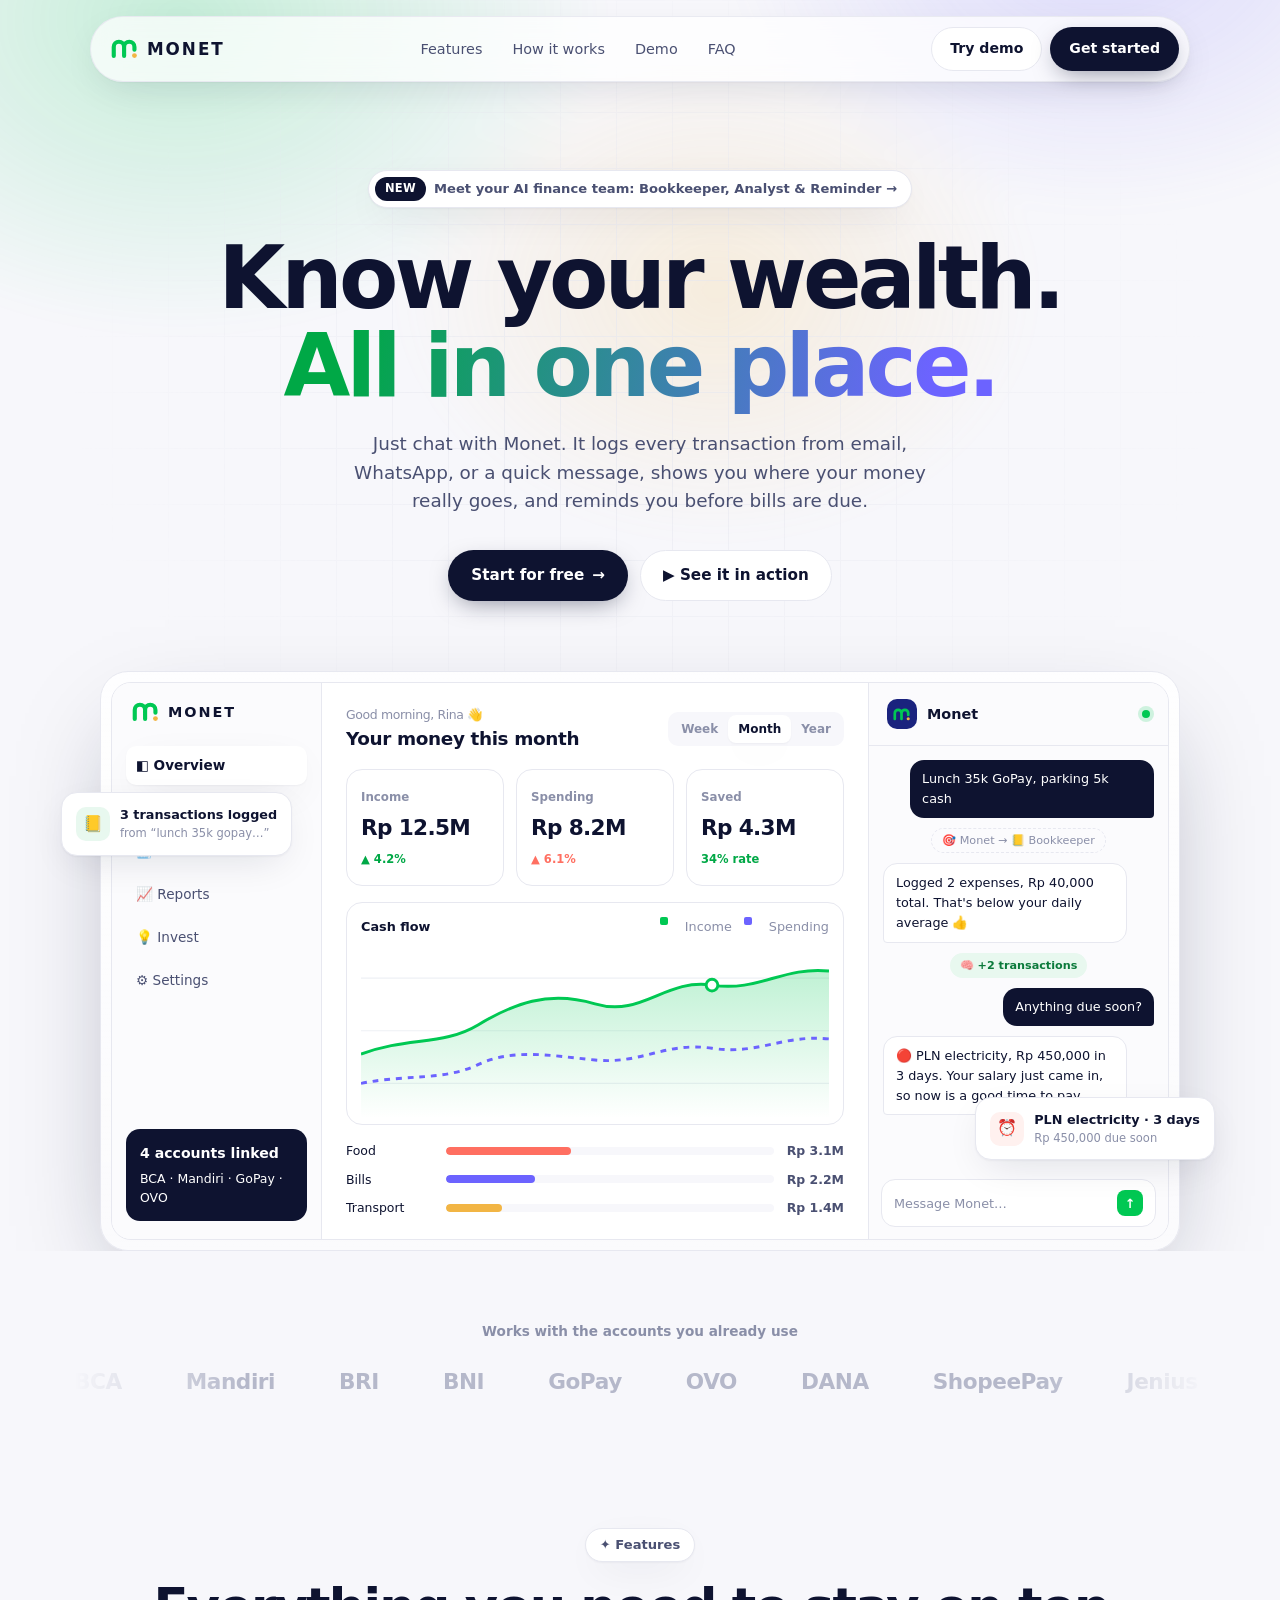
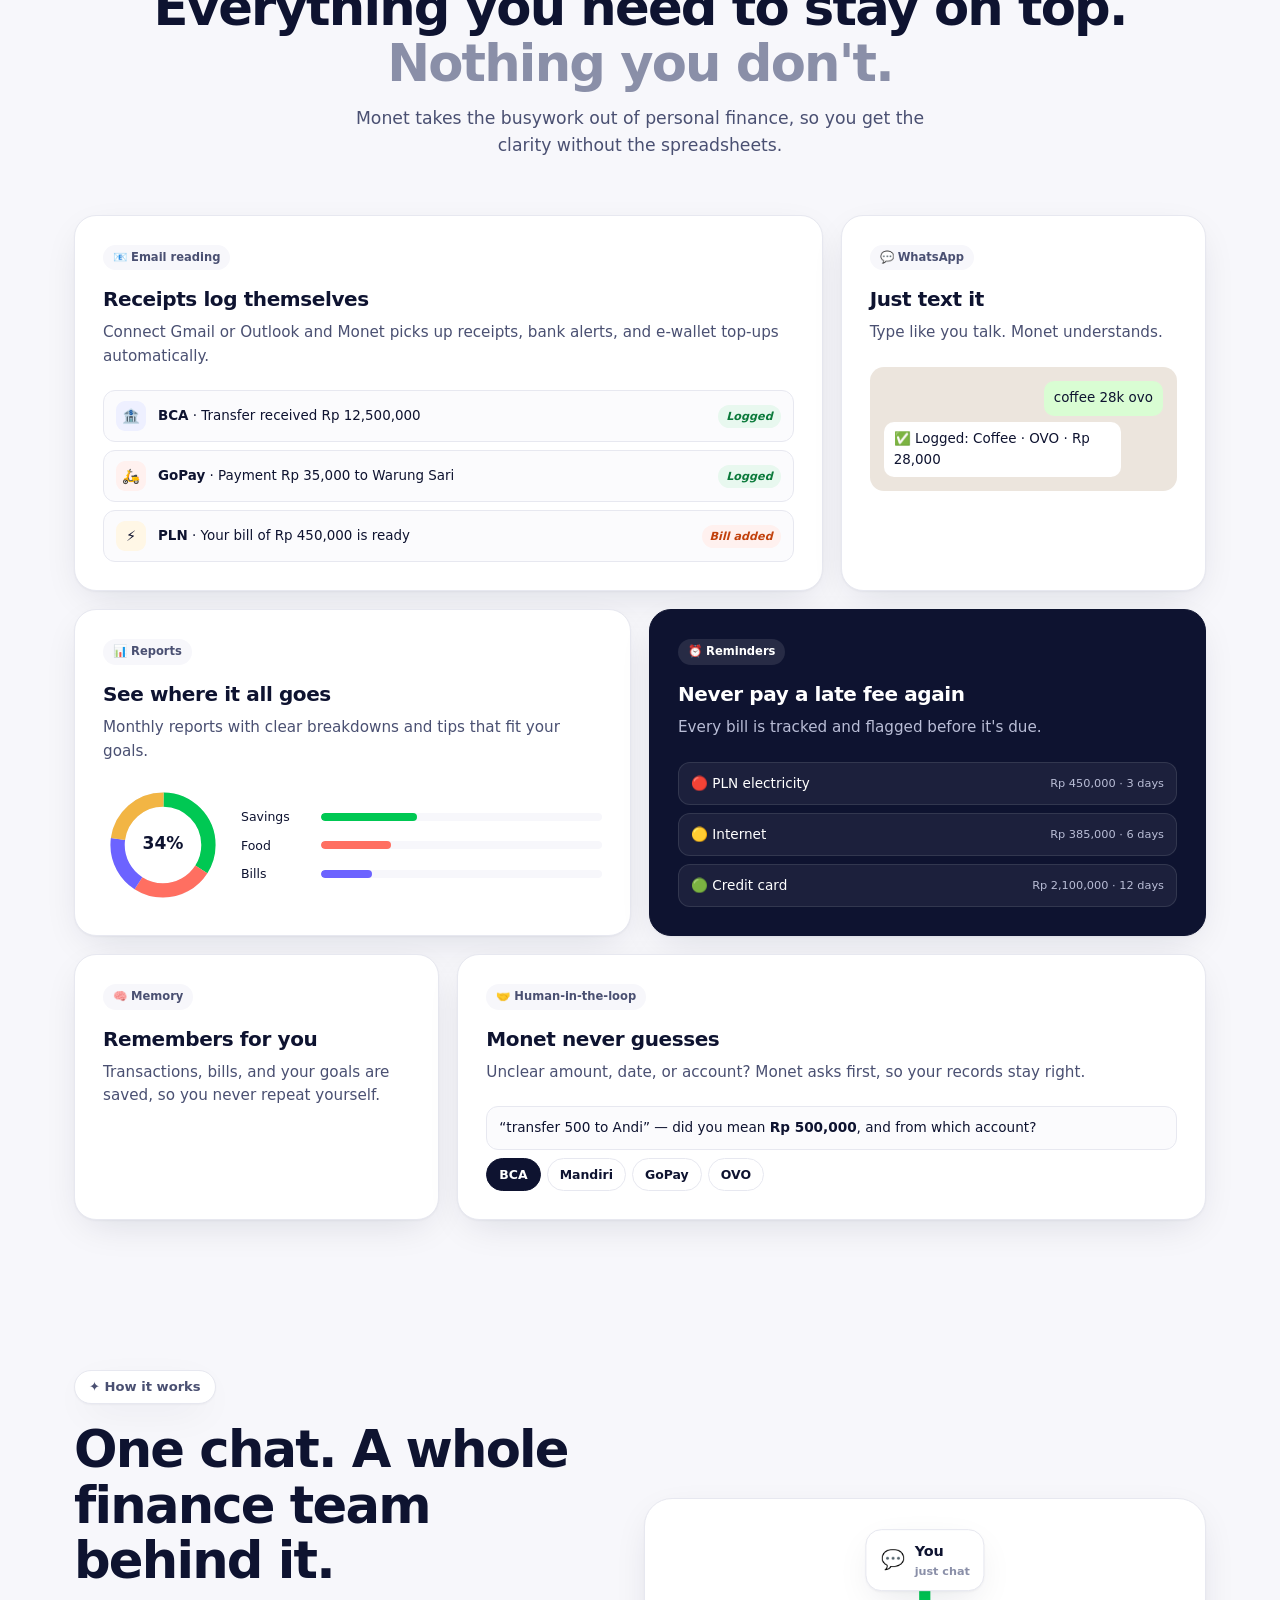
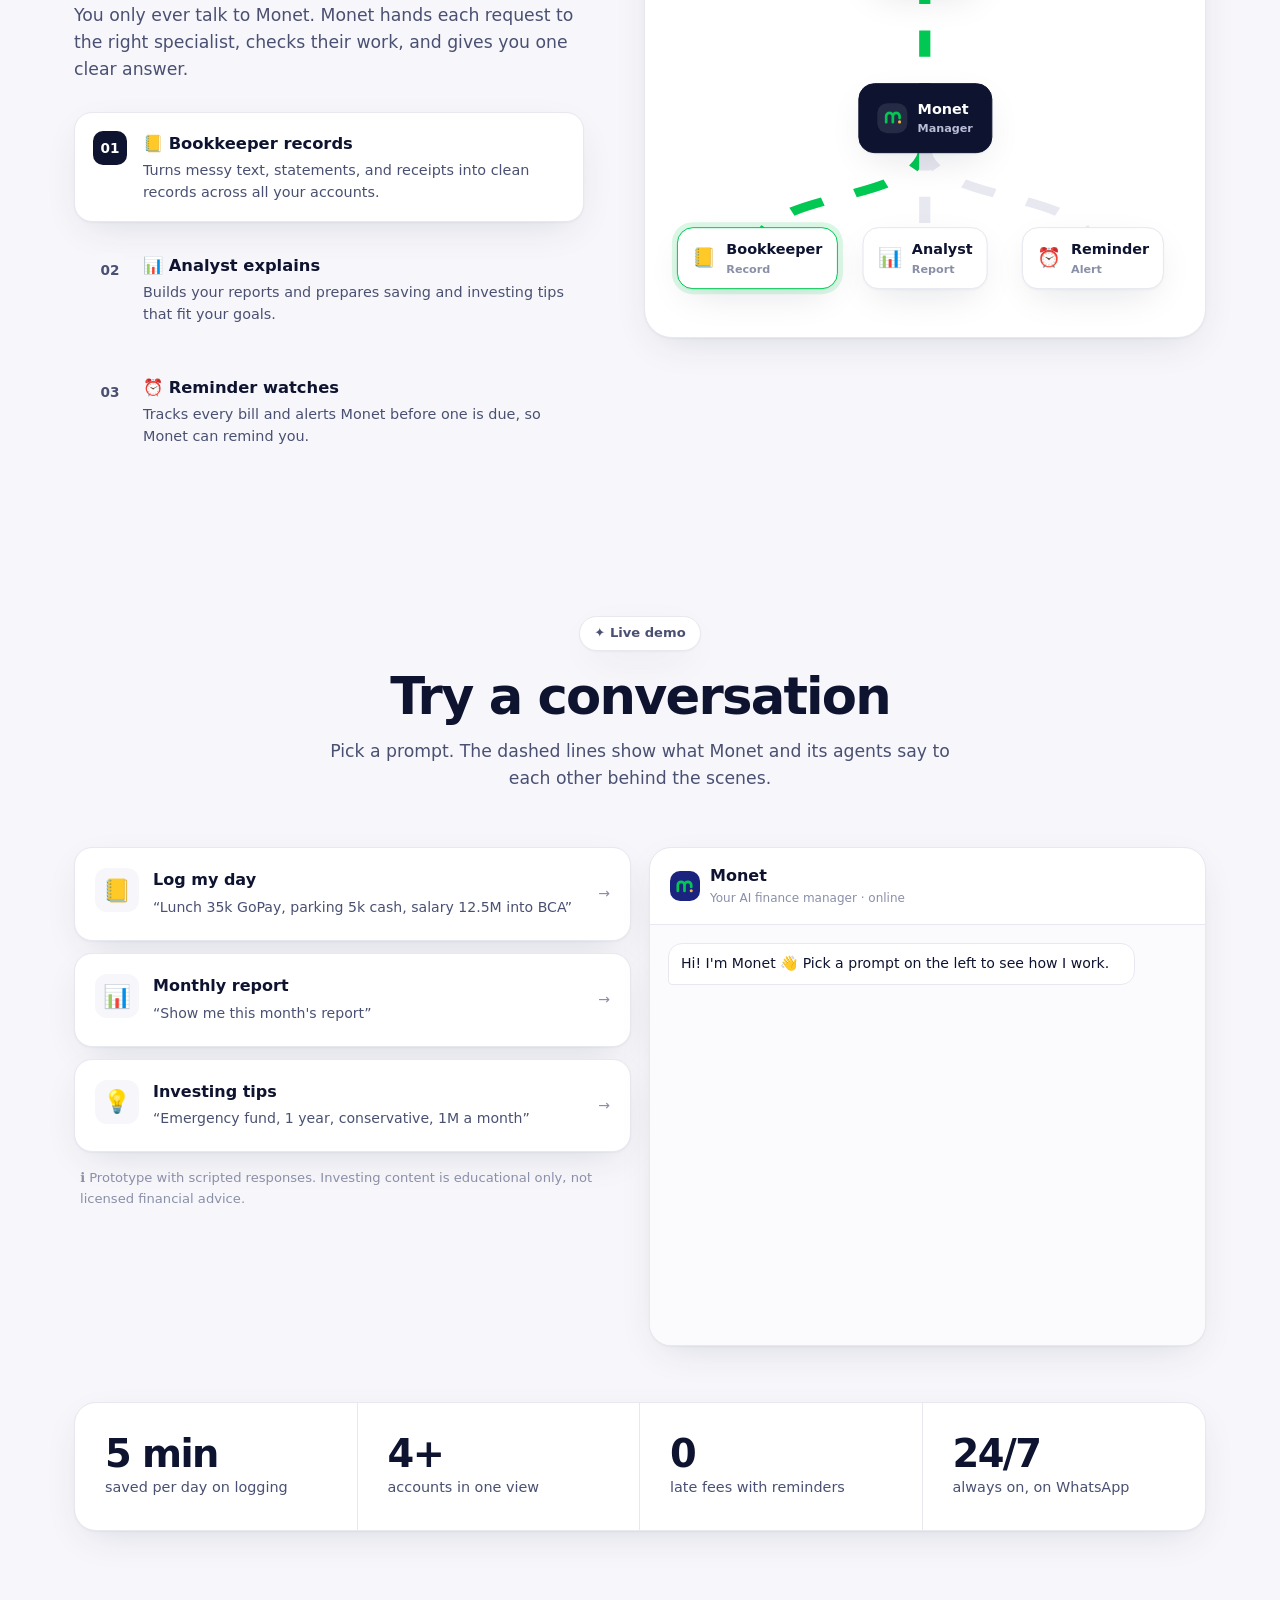
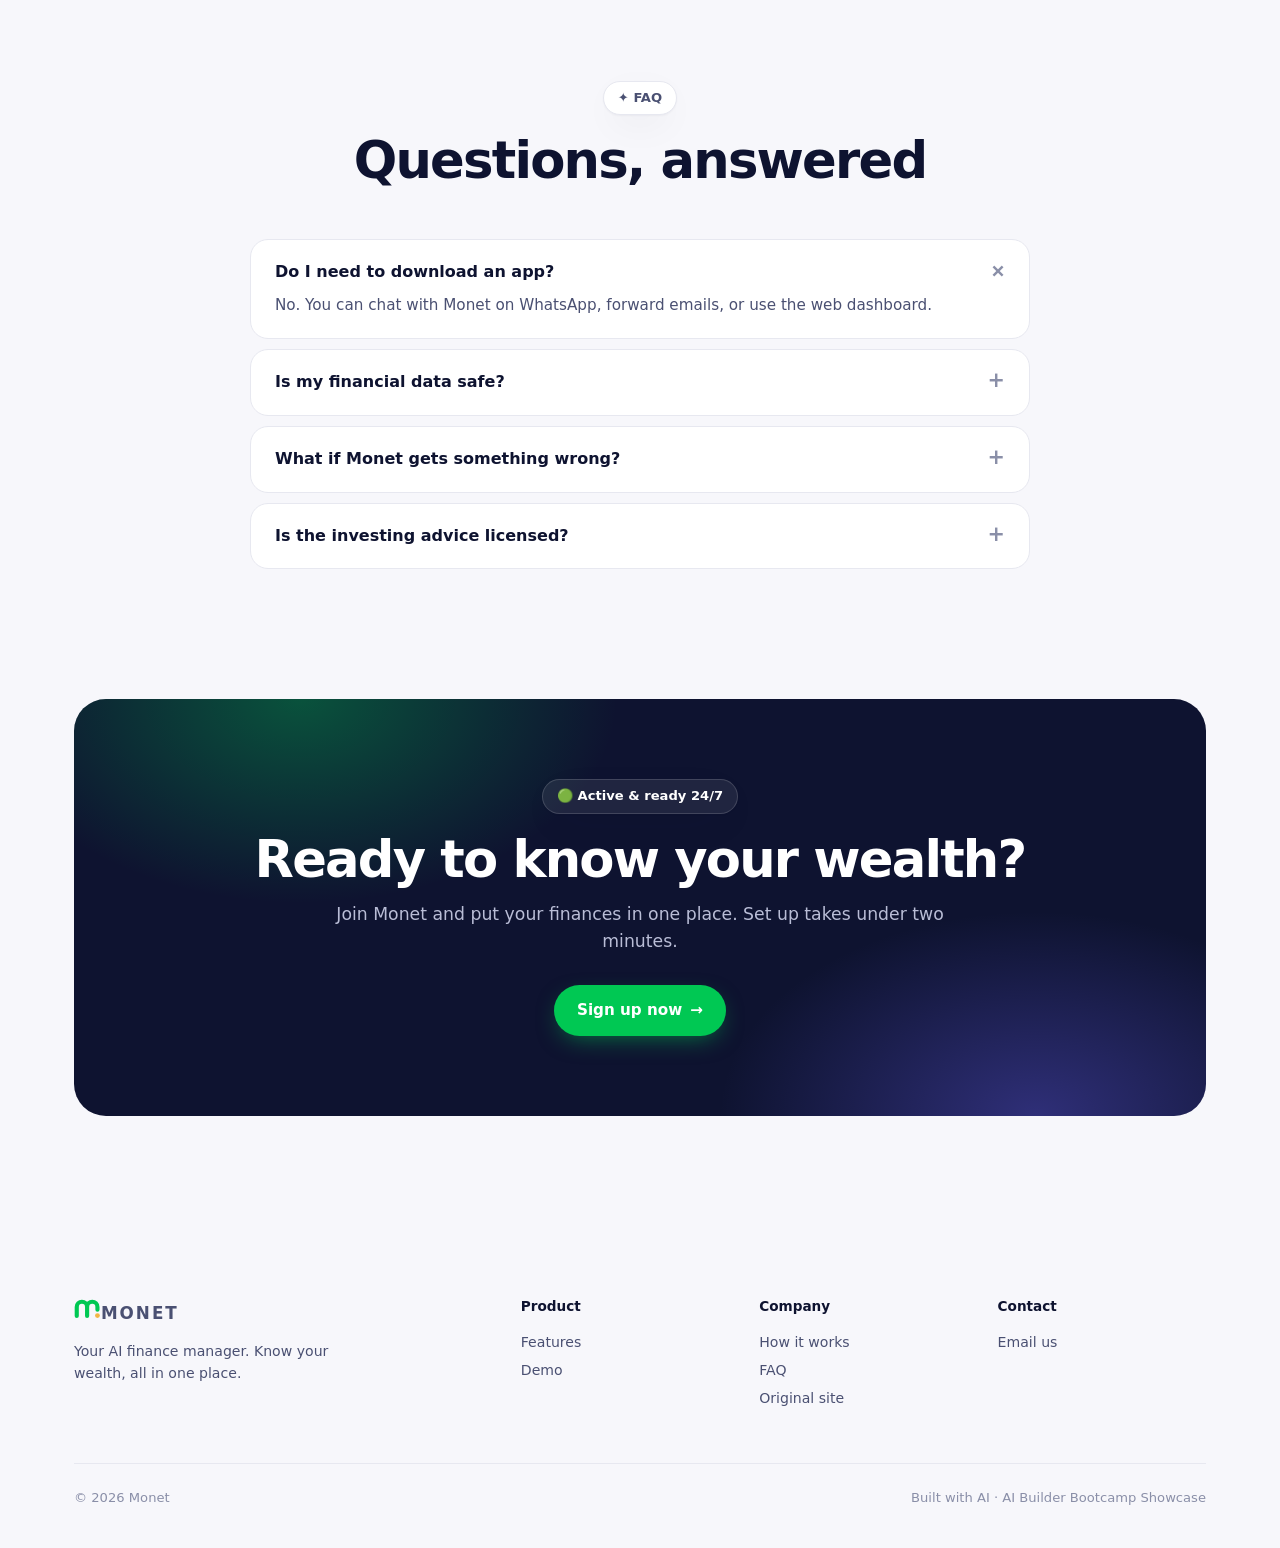
==== commit be88494a: "Remove pricing, testimonials and user-count claim from SaaS prototype Co-Authored-By: Claude Opus 5." ====
--- a/saas/index.html
+++ b/saas/index.html
@@ -54,10 +54,6 @@
 .hero h1 .grad{background:linear-gradient(100deg,var(--green2) 10%,var(--violet) 90%);-webkit-background-clip:text;background-clip:text;color:transparent}
 .hero .lead{margin:0 auto 34px;font-size:1.15rem}
 .hero .ctas{display:flex;gap:12px;justify-content:center;flex-wrap:wrap}
-.trust{display:flex;align-items:center;justify-content:center;gap:12px;margin-top:26px;font-size:.88rem;color:var(--ink2)}
-.faces{display:flex}.faces i{width:30px;height:30px;border-radius:50%;border:2px solid var(--bg);margin-left:-8px;display:grid;place-items:center;font-style:normal;font-size:.7rem;font-weight:700;color:#fff}
-.faces i:first-child{margin-left:0}
-.stars{color:var(--gold);letter-spacing:1px}
 
 /* product mockup */
 .mock{position:relative;margin:70px auto 0;max-width:1080px;padding:10px;border-radius:28px;background:linear-gradient(180deg,rgba(255,255,255,.9),rgba(255,255,255,.5));border:1px solid var(--line);box-shadow:0 40px 100px -30px rgba(14,19,48,.35)}
@@ -194,31 +190,8 @@
 .stats b{display:block;font-size:2.4rem;letter-spacing:-.04em;line-height:1.1}
 .stats span{color:var(--ink2);font-size:.9rem}
 
-/* testimonials */
-.quotes{display:grid;grid-template-columns:repeat(3,1fr);gap:18px;margin-top:56px}
-.quote p{font-size:1rem;color:var(--ink);margin-bottom:22px}
-.who{display:flex;align-items:center;gap:12px;font-size:.88rem}
-.who i{width:38px;height:38px;border-radius:50%;display:grid;place-items:center;color:#fff;font-style:normal;font-weight:700}
-.who small{display:block;color:var(--muted)}
-
-/* pricing */
-.toggle{display:inline-flex;background:#fff;border:1px solid var(--line);border-radius:99px;padding:4px;margin-top:26px;font-size:.88rem;font-weight:600}
-.toggle button{border:0;background:none;padding:8px 18px;border-radius:99px;cursor:pointer;font:inherit;color:var(--ink2)}
-.toggle button.on{background:var(--ink);color:#fff}
-.toggle em{font-style:normal;font-size:.72rem;color:var(--green2);margin-left:4px}
-.toggle button.on em{color:#7CF0A9}
-.prices{display:grid;grid-template-columns:repeat(3,1fr);gap:18px;margin-top:40px;text-align:left}
-.price{display:flex;flex-direction:column}
-.price .amt{font-size:2.6rem;font-weight:750;letter-spacing:-.04em;margin:14px 0 2px}
-.price .amt small{font-size:.9rem;font-weight:500;color:var(--muted);letter-spacing:0}
-.price ul{list-style:none;margin:22px 0 28px;display:flex;flex-direction:column;gap:10px;font-size:.92rem;flex:1}
-.price li:before{content:"✓";display:inline-grid;place-items:center;width:20px;height:20px;border-radius:50%;background:#E8F8EF;color:var(--green2);font-size:.7rem;font-weight:800;margin-right:10px}
-.price.dark li:before{background:rgba(0,200,83,.2);color:#7CF0A9}
-.price .btn{justify-content:center}
-.price .tag{position:absolute;top:22px;right:22px;font-size:.72rem;font-weight:700;padding:4px 10px;border-radius:99px;background:var(--green);color:#fff}
-
+.faq{max-width:780px;margin:50px auto 0;display:flex;flex-direction:column;gap:10px}
 /* faq */
-.faq{max-width:780px;margin:50px auto 0;display:flex;flex-direction:column;gap:10px}
 details{background:#fff;border:1px solid var(--line);border-radius:18px;padding:20px 24px}
 summary{cursor:pointer;font-weight:600;list-style:none;display:flex;justify-content:space-between;gap:20px}
 summary::-webkit-details-marker{display:none}
@@ -244,7 +217,6 @@
   .app{grid-template-columns:1fr 280px}.side{display:none}
   .team{grid-template-columns:1fr}.f1,.f2{display:none}
   .c4,.c2,.c3{grid-column:span 6}
-  .quotes,.prices{grid-template-columns:1fr}
   .stats{grid-template-columns:1fr 1fr}.stats div:nth-child(2){border-right:0}.stats div:nth-child(-n+2){border-bottom:1px solid var(--line)}
 }
 @media(max-width:760px){
@@ -274,7 +246,7 @@
 
 <nav class="nav">
   <a class="logo" href="#top"><svg viewBox="22 30 78 58" role="img" aria-label="Monet logo"><use href="#mk"/></svg>MONET</a>
-  <div class="links"><a href="#features">Features</a><a href="#team">How it works</a><a href="#demo">Demo</a><a href="#pricing">Pricing</a><a href="#faq">FAQ</a></div>
+  <div class="links"><a href="#features">Features</a><a href="#team">How it works</a><a href="#demo">Demo</a><a href="#faq">FAQ</a></div>
   <div class="right"><a class="btn ghost" href="#demo">Try demo</a><a class="btn dark" href="#signup">Get started</a></div>
 </nav>
 
@@ -283,11 +255,6 @@
   <h1>Know your wealth.<br><span class="grad">All in one place.</span></h1>
   <p class="lead">Just chat with Monet. It logs every transaction from email, WhatsApp, or a quick message, shows you where your money really goes, and reminds you before bills are due.</p>
   <div class="ctas"><a class="btn dark" href="#signup">Start for free <span class="ar">→</span></a><a class="btn ghost" href="#demo">▶ See it in action</a></div>
-  <div class="trust">
-    <div class="faces"><i style="background:#6C63FF">AR</i><i style="background:#00A846">DS</i><i style="background:#FF6F61">NP</i><i style="background:#F2B544">RW</i></div>
-    <span><span class="stars">★★★★★</span> Loved by 2,400+ early users</span>
-  </div>
-
   <div class="mock rv">
     <div class="float f1"><div class="ic" style="background:#E8F8EF">📒</div><div><b>3 transactions logged</b><small>from “lunch 35k gopay…”</small></div></div>
     <div class="float f2"><div class="ic" style="background:#FFF1EF">⏰</div><div><b>PLN electricity · 3 days</b><small>Rp 450,000 due soon</small></div></div>
@@ -439,32 +406,6 @@
   </div>
 </div></section>
 
-<section style="padding-top:40px"><div class="wrap">
-  <div class="center rv"><span class="eyebrow plain">✦ Early users</span><h2 class="h2">People finally know<br>where their money goes</h2></div>
-  <div class="quotes">
-    <div class="card quote rv"><p>“I used to give up on budgeting apps after a week. With Monet I just text what I spent and it's done.”</p><div class="who"><i style="background:#6C63FF">AR</i><div><b>Aulia R.</b><small>Product designer</small></div></div></div>
-    <div class="card quote rv"><p>“The bill reminders alone paid for it. No more late electricity payments.”</p><div class="who"><i style="background:#00A846">DS</i><div><b>Dimas S.</b><small>Freelance developer</small></div></div></div>
-    <div class="card quote rv"><p>“Four accounts, one chat. The monthly report showed me I was spending way too much on coffee.”</p><div class="who"><i style="background:#FF6F61">NP</i><div><b>Nadia P.</b><small>Marketing lead</small></div></div></div>
-  </div>
-</div></section>
-
-<section id="pricing" style="padding-top:40px"><div class="wrap center">
-  <div class="rv">
-    <span class="eyebrow plain">✦ Pricing</span>
-    <h2 class="h2">Simple pricing. Start free.</h2>
-    <p class="lead">Upgrade when Monet becomes part of your routine.</p>
-    <div class="toggle"><button class="on" data-p="m">Monthly</button><button data-p="y">Yearly <em>−20%</em></button></div>
-  </div>
-  <div class="prices">
-    <div class="card price rv"><b>Starter</b><p>For getting started</p><div class="amt">Free</div><small style="color:var(--muted)">forever</small>
-      <ul><li>Chat logging on WhatsApp</li><li>2 linked accounts</li><li>Monthly report</li><li>Bill reminders</li></ul><a class="btn ghost" href="#signup">Start free</a></div>
-    <div class="card price dark rv"><span class="tag">Popular</span><b>Plus</b><p>For everyday money</p><div class="amt" data-m="49K" data-y="39K">Rp 49K<small> /month</small></div><small style="color:#B9BDD6">billed <span data-m="monthly" data-y="yearly">monthly</span></small>
-      <ul><li>Everything in Starter</li><li>Unlimited accounts</li><li>Email receipt reading</li><li>Saving &amp; investing tips</li><li>Weekly reports</li></ul><a class="btn green" href="#signup">Get Plus</a></div>
-    <div class="card price rv"><b>Family</b><p>For shared households</p><div class="amt" data-m="99K" data-y="79K">Rp 99K<small> /month</small></div><small style="color:var(--muted)">billed <span data-m="monthly" data-y="yearly">monthly</span></small>
-      <ul><li>Everything in Plus</li><li>Up to 5 members</li><li>Shared bills &amp; goals</li><li>Priority support</li></ul><a class="btn ghost" href="#signup">Get Family</a></div>
-  </div>
-</div></section>
-
 <section id="faq" style="padding-top:40px"><div class="wrap">
   <div class="center rv"><span class="eyebrow plain">✦ FAQ</span><h2 class="h2">Questions, answered</h2></div>
   <div class="faq rv">
@@ -487,7 +428,7 @@
 <footer><div class="wrap">
   <div class="foot">
     <div><a class="logo" href="#top"><svg viewBox="22 30 78 58"><use href="#mk"/></svg>MONET</a><p style="margin-top:12px;max-width:280px">Your AI finance manager. Know your wealth, all in one place.</p></div>
-    <div><h5>Product</h5><a href="#features">Features</a><a href="#demo">Demo</a><a href="#pricing">Pricing</a></div>
+    <div><h5>Product</h5><a href="#features">Features</a><a href="#demo">Demo</a></div>
     <div><h5>Company</h5><a href="#team">How it works</a><a href="#faq">FAQ</a><a href="../">Original site</a></div>
     <div><h5>Contact</h5><a href="mailto:ismailgohzali@gmail.com">Email us</a></div>
   </div>
@@ -515,13 +456,6 @@
 }
 $$(".step").forEach(s=>s.addEventListener("click",()=>{clearInterval(auto);setStep(+s.dataset.i)}));
 setStep(0);auto=setInterval(()=>setStep((step+1)%3),3200);
-
-// pricing toggle
-$$(".toggle button").forEach(b=>b.addEventListener("click",()=>{
-  const p=b.dataset.p;$$(".toggle button").forEach(x=>x.classList.toggle("on",x===b));
-  $$(".price .amt[data-m]").forEach(a=>a.innerHTML=`Rp ${a.dataset[p]}<small> /month</small>`);
-  $$(".price span[data-m]").forEach(s=>s.textContent=s.dataset[p]);
-}));
 
 // chat demo
 const S=[
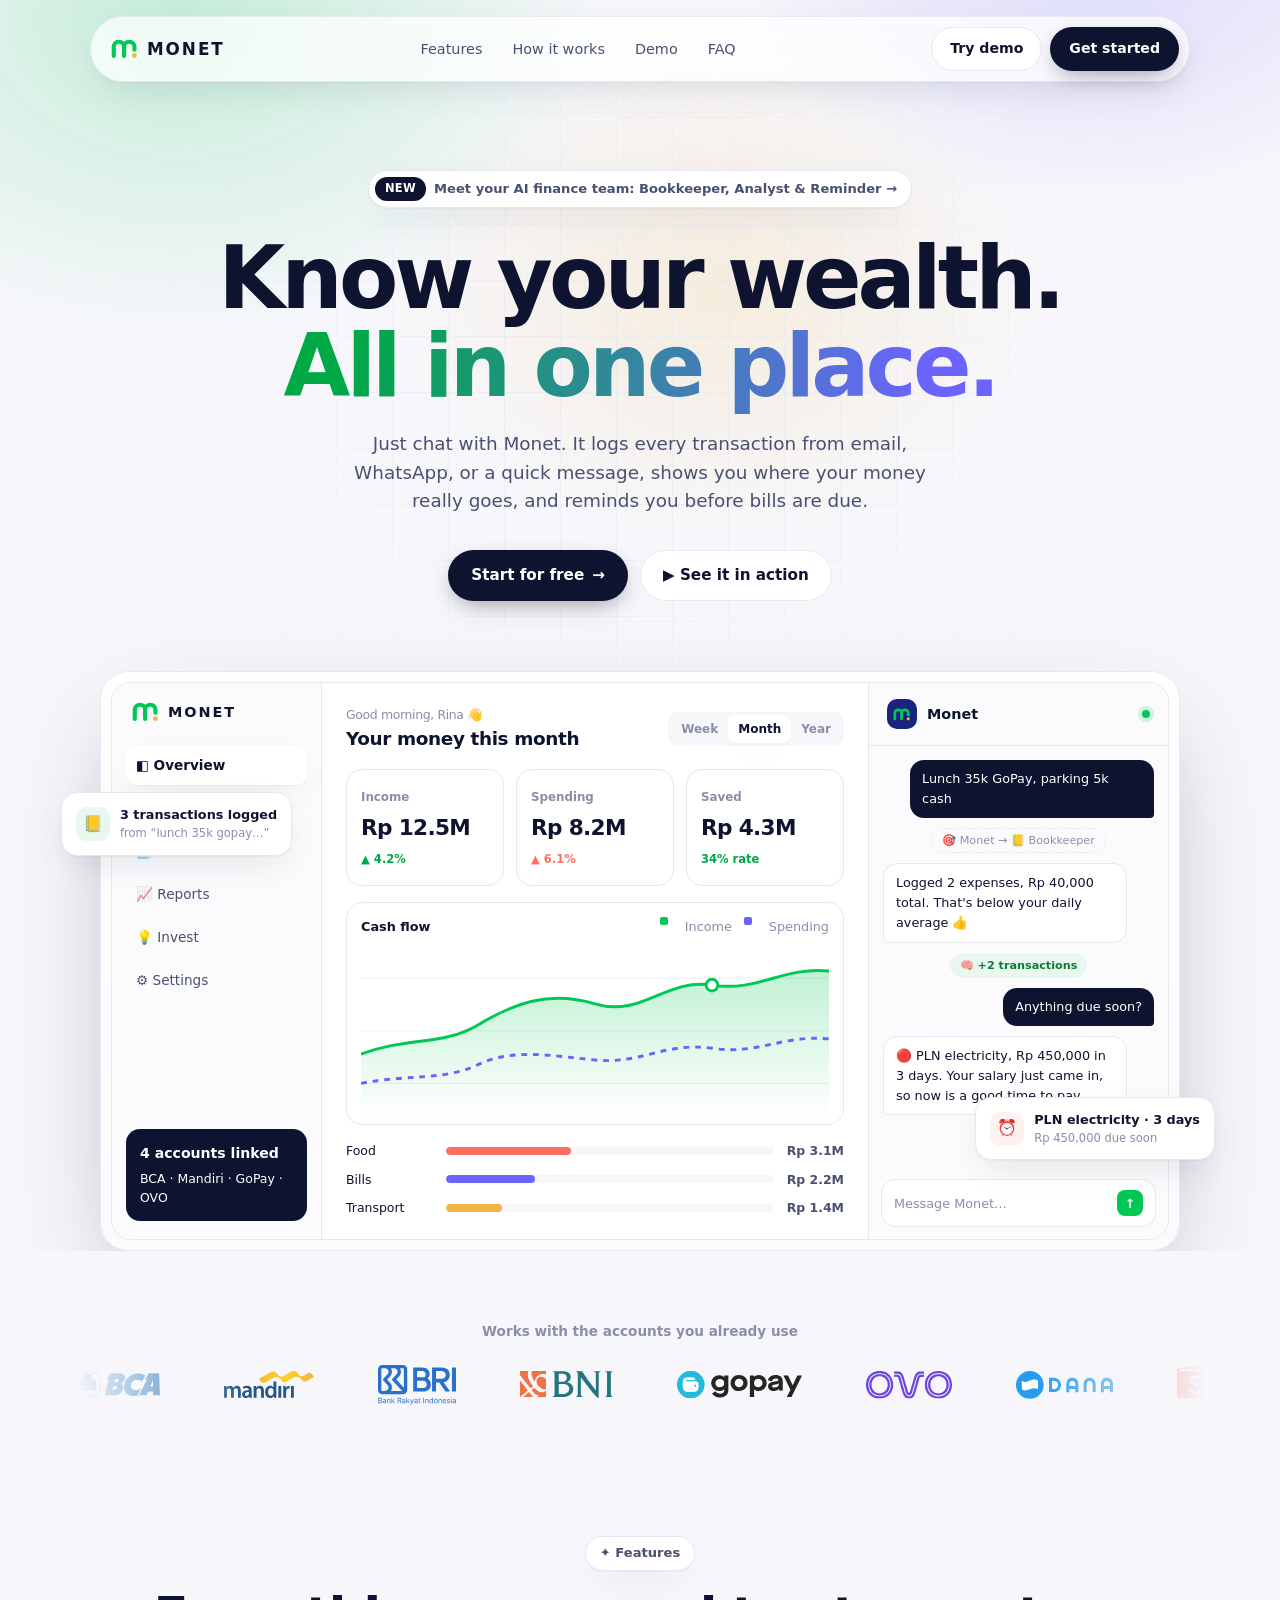
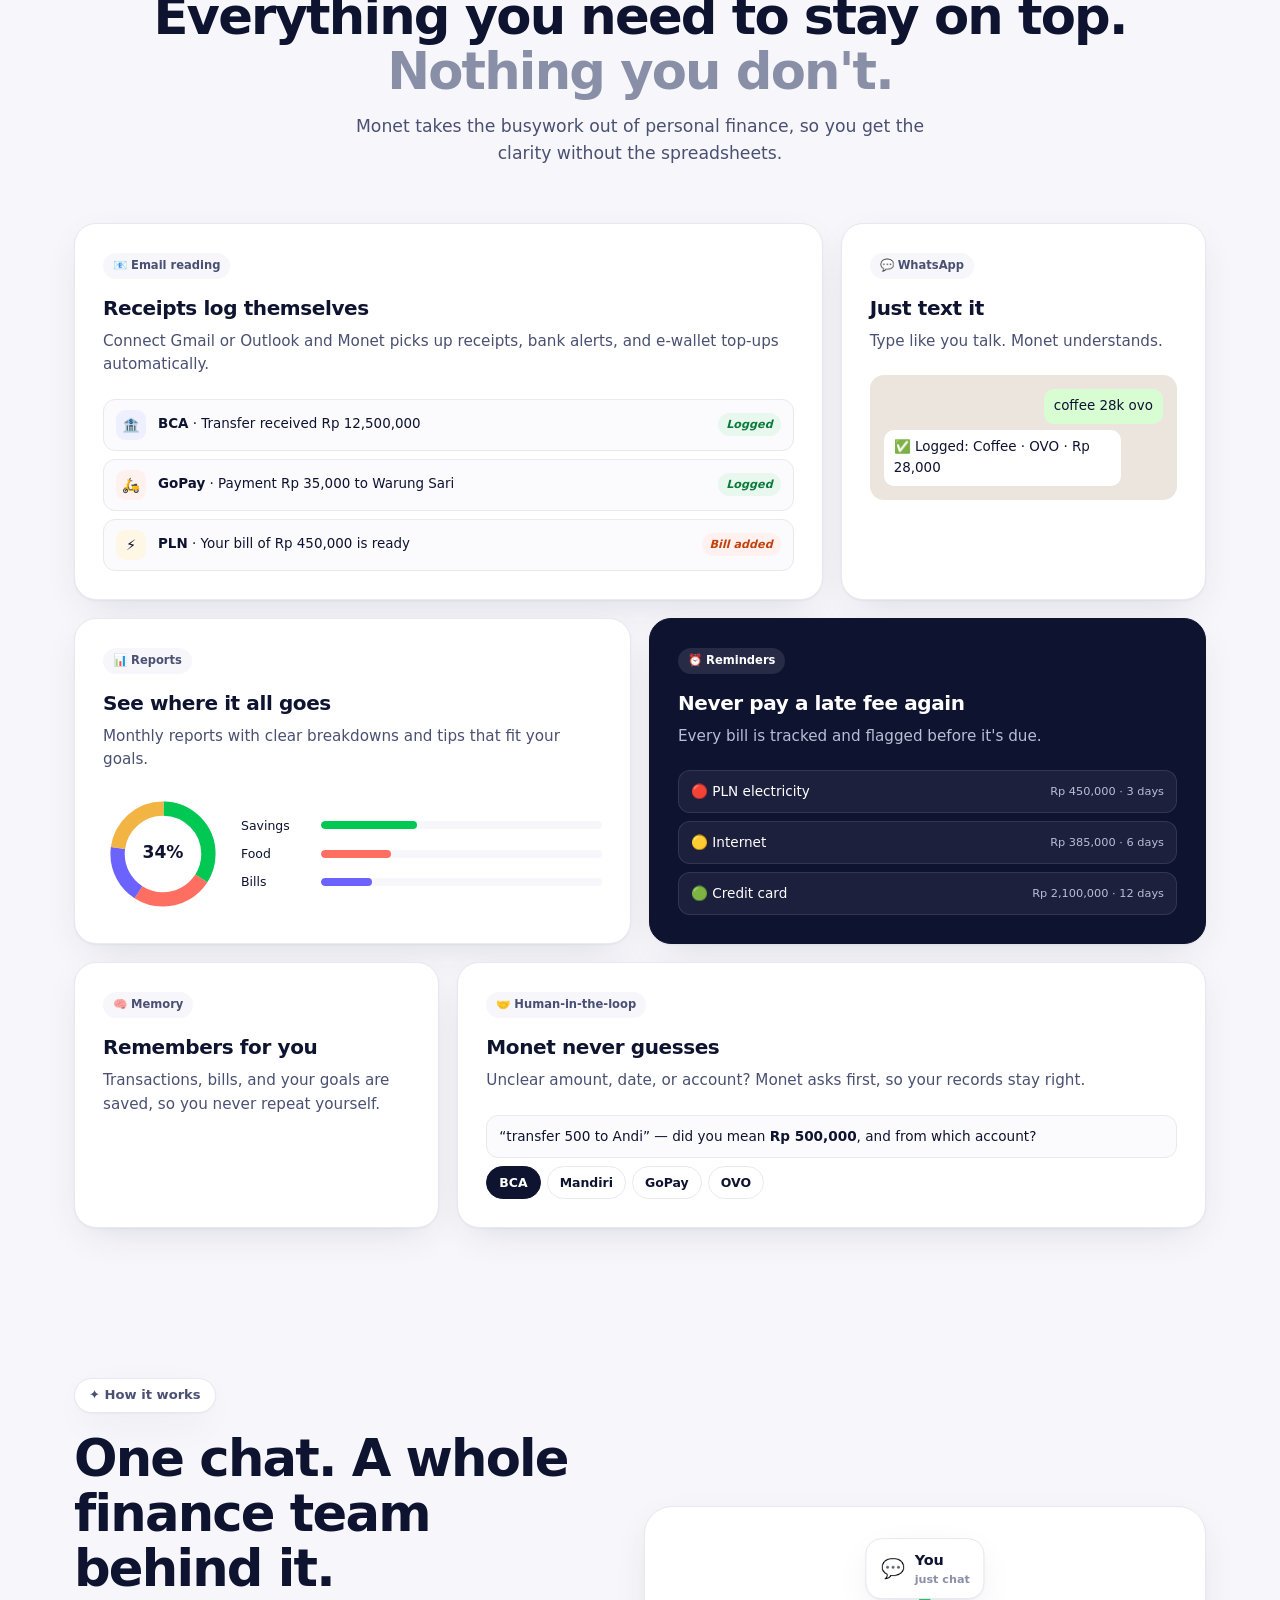
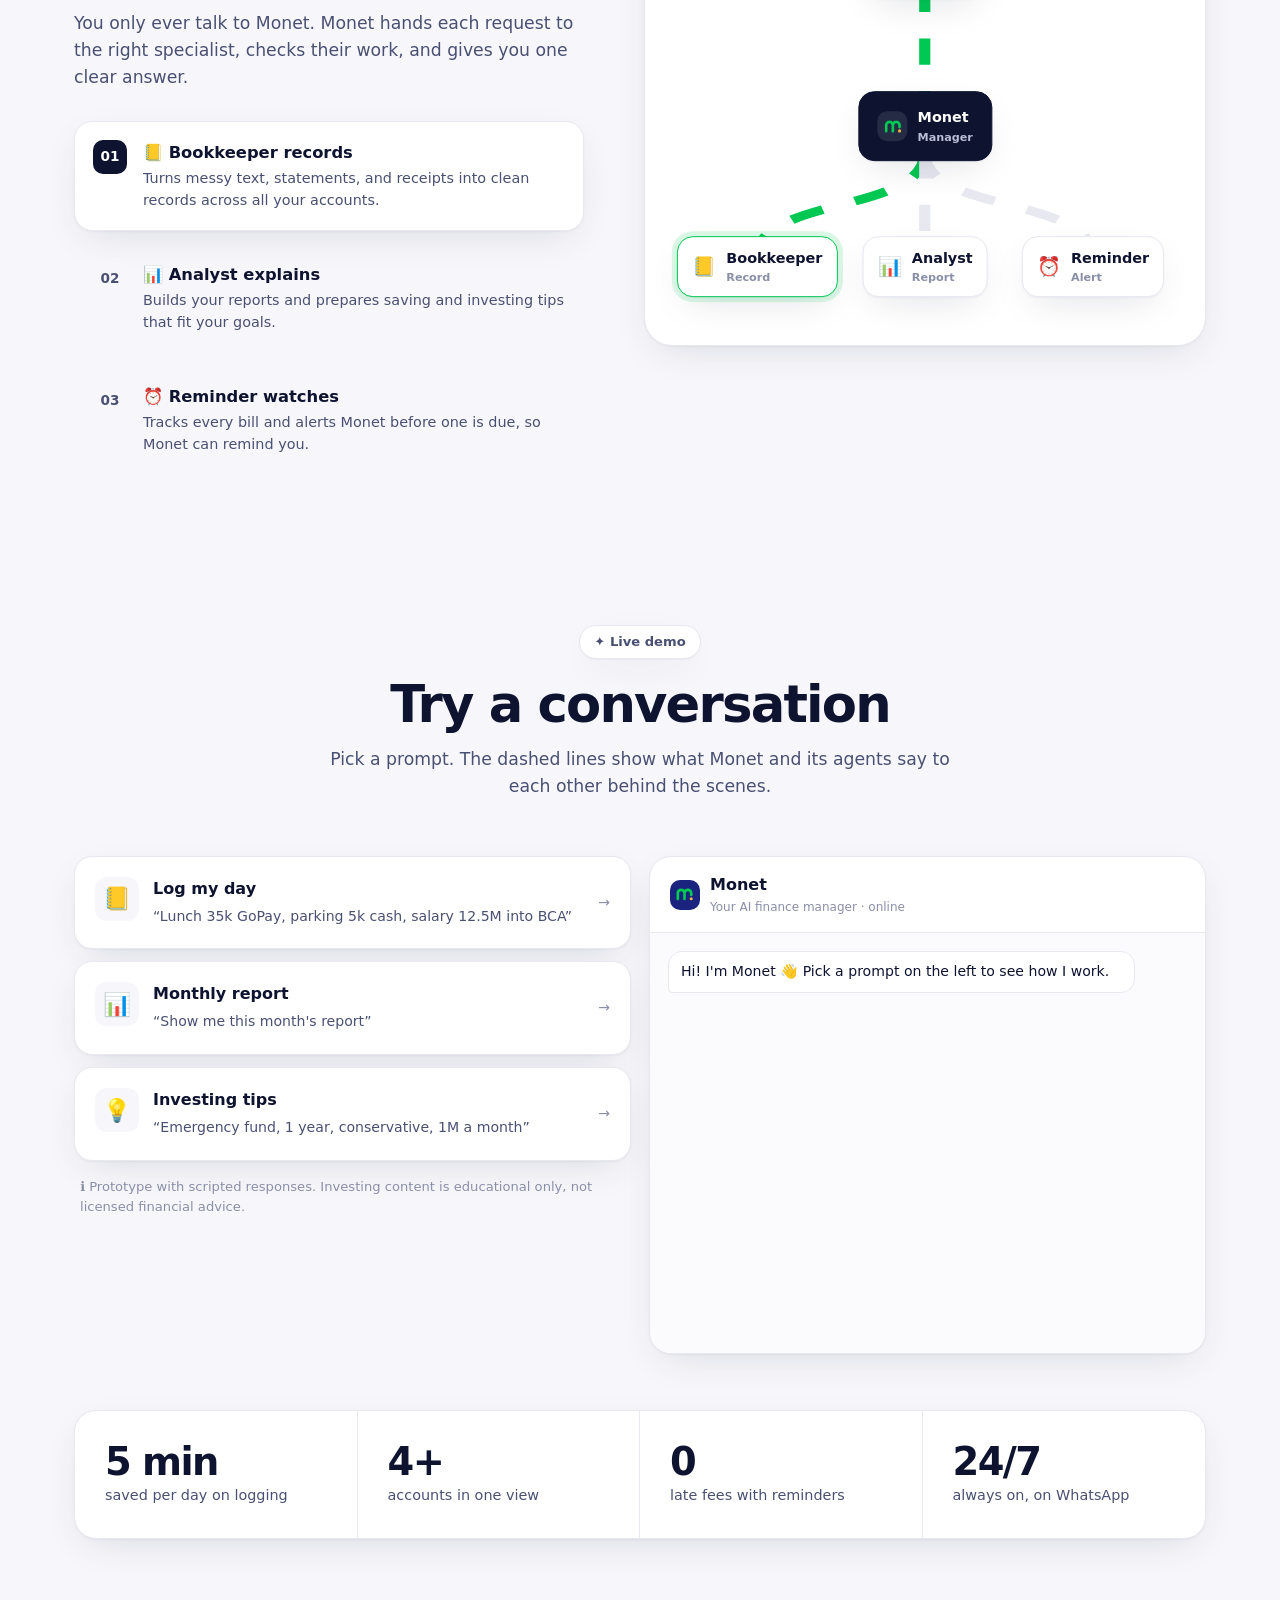
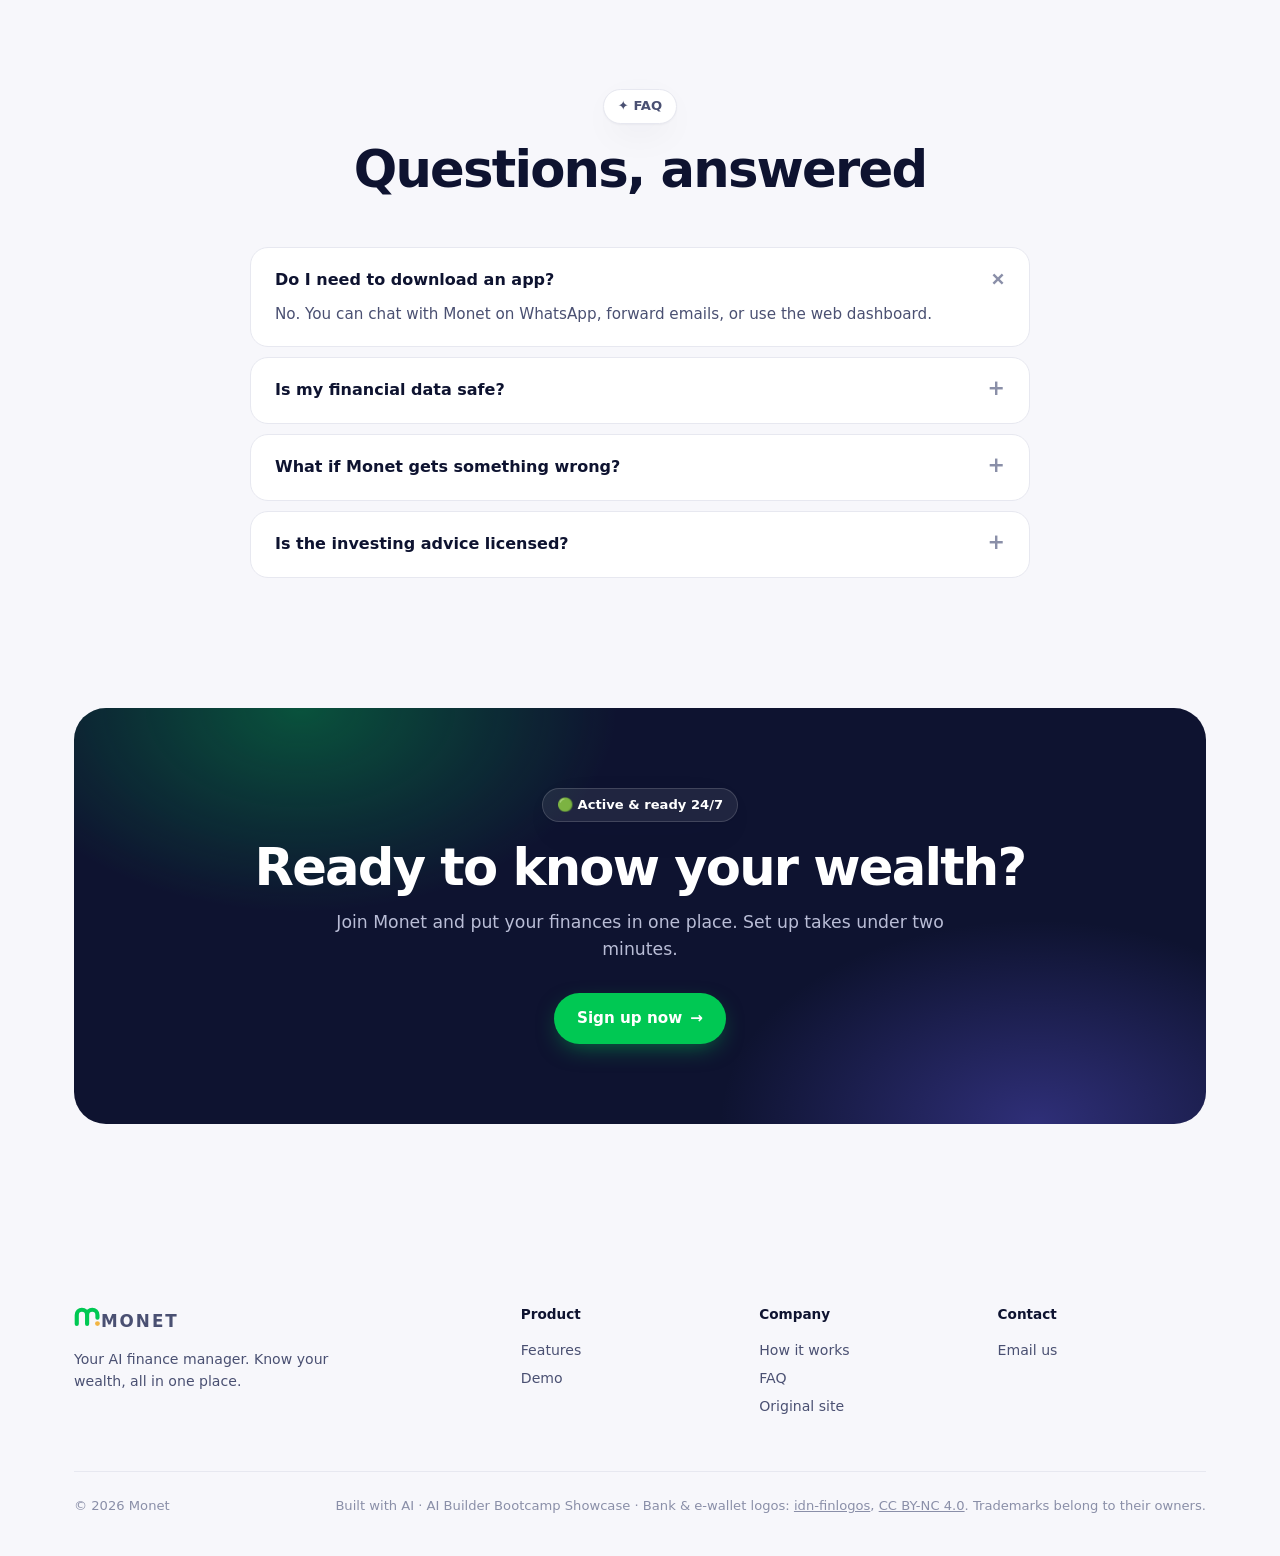
==== commit 0fb29bd1: "Use official bank and e-wallet logos in the accounts strip Logos from idn-finlogos (CC BY-NC 4.0), e" ====
--- a/saas/index.html
+++ b/saas/index.html
@@ -109,7 +109,9 @@
 .logos{padding:70px 0 20px;text-align:center}
 .logos p{color:var(--muted);font-size:.85rem;font-weight:600;margin-bottom:22px}
 .marq{overflow:hidden;mask-image:linear-gradient(90deg,transparent,#000 15%,#000 85%,transparent);-webkit-mask-image:linear-gradient(90deg,transparent,#000 15%,#000 85%,transparent)}
-.marq div{display:inline-flex;gap:64px;white-space:nowrap;animation:mq 30s linear infinite;font-weight:800;font-size:1.35rem;color:#B5B8CA;letter-spacing:-.02em}
+.marq div{display:inline-flex;align-items:center;gap:64px;padding-right:64px;white-space:nowrap;animation:mq 30s linear infinite}
+.marq img{height:28px;width:auto;flex:none;opacity:.85;transition:opacity .2s}.marq img:hover{opacity:1}
+.marq img.tall{height:40px}
 @keyframes mq{to{transform:translateX(-50%)}}
 
 /* bento */
@@ -432,15 +434,29 @@
     <div><h5>Company</h5><a href="#team">How it works</a><a href="#faq">FAQ</a><a href="../">Original site</a></div>
     <div><h5>Contact</h5><a href="mailto:ismailgohzali@gmail.com">Email us</a></div>
   </div>
-  <div class="copy"><span>© 2026 Monet</span><span>Built with AI · AI Builder Bootcamp Showcase</span></div>
+  <div class="copy"><span>© 2026 Monet</span><span>Built with AI · AI Builder Bootcamp Showcase · Bank &amp; e-wallet logos: <a href="https://github.com/hafidznoor/idn-finlogos" style="text-decoration:underline">idn-finlogos</a>, <a href="https://creativecommons.org/licenses/by-nc/4.0/" style="text-decoration:underline">CC BY-NC 4.0</a>. Trademarks belong to their owners.</span></div>
 </div></footer>
 
 <script>
 const $=s=>document.querySelector(s),$$=s=>document.querySelectorAll(s);
 
 // logo marquee
-const banks=["BCA","Mandiri","BRI","BNI","GoPay","OVO","DANA","ShopeePay","Jenius","Gmail","Outlook","WhatsApp"];
-$("#mq").innerHTML=[...banks,...banks].map(b=>`<span>${b}</span>`).join("");
+// Bank & e-wallet logos from idn-finlogos v2.5.0 (https://github.com/hafidznoor/idn-finlogos) by Hafidz Noor Fauzi,
+// CC BY-NC 4.0 (https://creativecommons.org/licenses/by-nc/4.0/). Change made: added the SVG xmlns attribute.
+// "ovo" is the package's ovo-alt.svg. The marks are trademarks of their respective owners.
+const LOGO={
+bca:"[data-uri]",
+mandiri:"[data-uri]",
+bri:"[data-uri]",
+bni:"[data-uri]",
+gopay:"[data-uri]",
+ovo:"[data-uri]",
+dana:"[data-uri]",
+shopeepay:"[data-uri]",
+jenius:"[data-uri]"
+};
+const banks=[["bca","BCA"],["mandiri","Bank Mandiri"],["bri","BRI",1],["bni","BNI"],["gopay","GoPay"],["ovo","OVO"],["dana","DANA"],["shopeepay","ShopeePay",1],["jenius","Jenius"]];
+$("#mq").innerHTML=[0,1].map(k=>banks.map(([f,n,t])=>`<img src="${LOGO[f]}" alt="${k?"":n}"${k?' aria-hidden="true"':""}${t?' class="tall"':""}>`).join("")).join("");
 
 // reveal on scroll
 const io=new IntersectionObserver(es=>es.forEach(e=>{if(e.isIntersecting){e.target.classList.add("in");io.unobserve(e.target)}}),{threshold:.12});
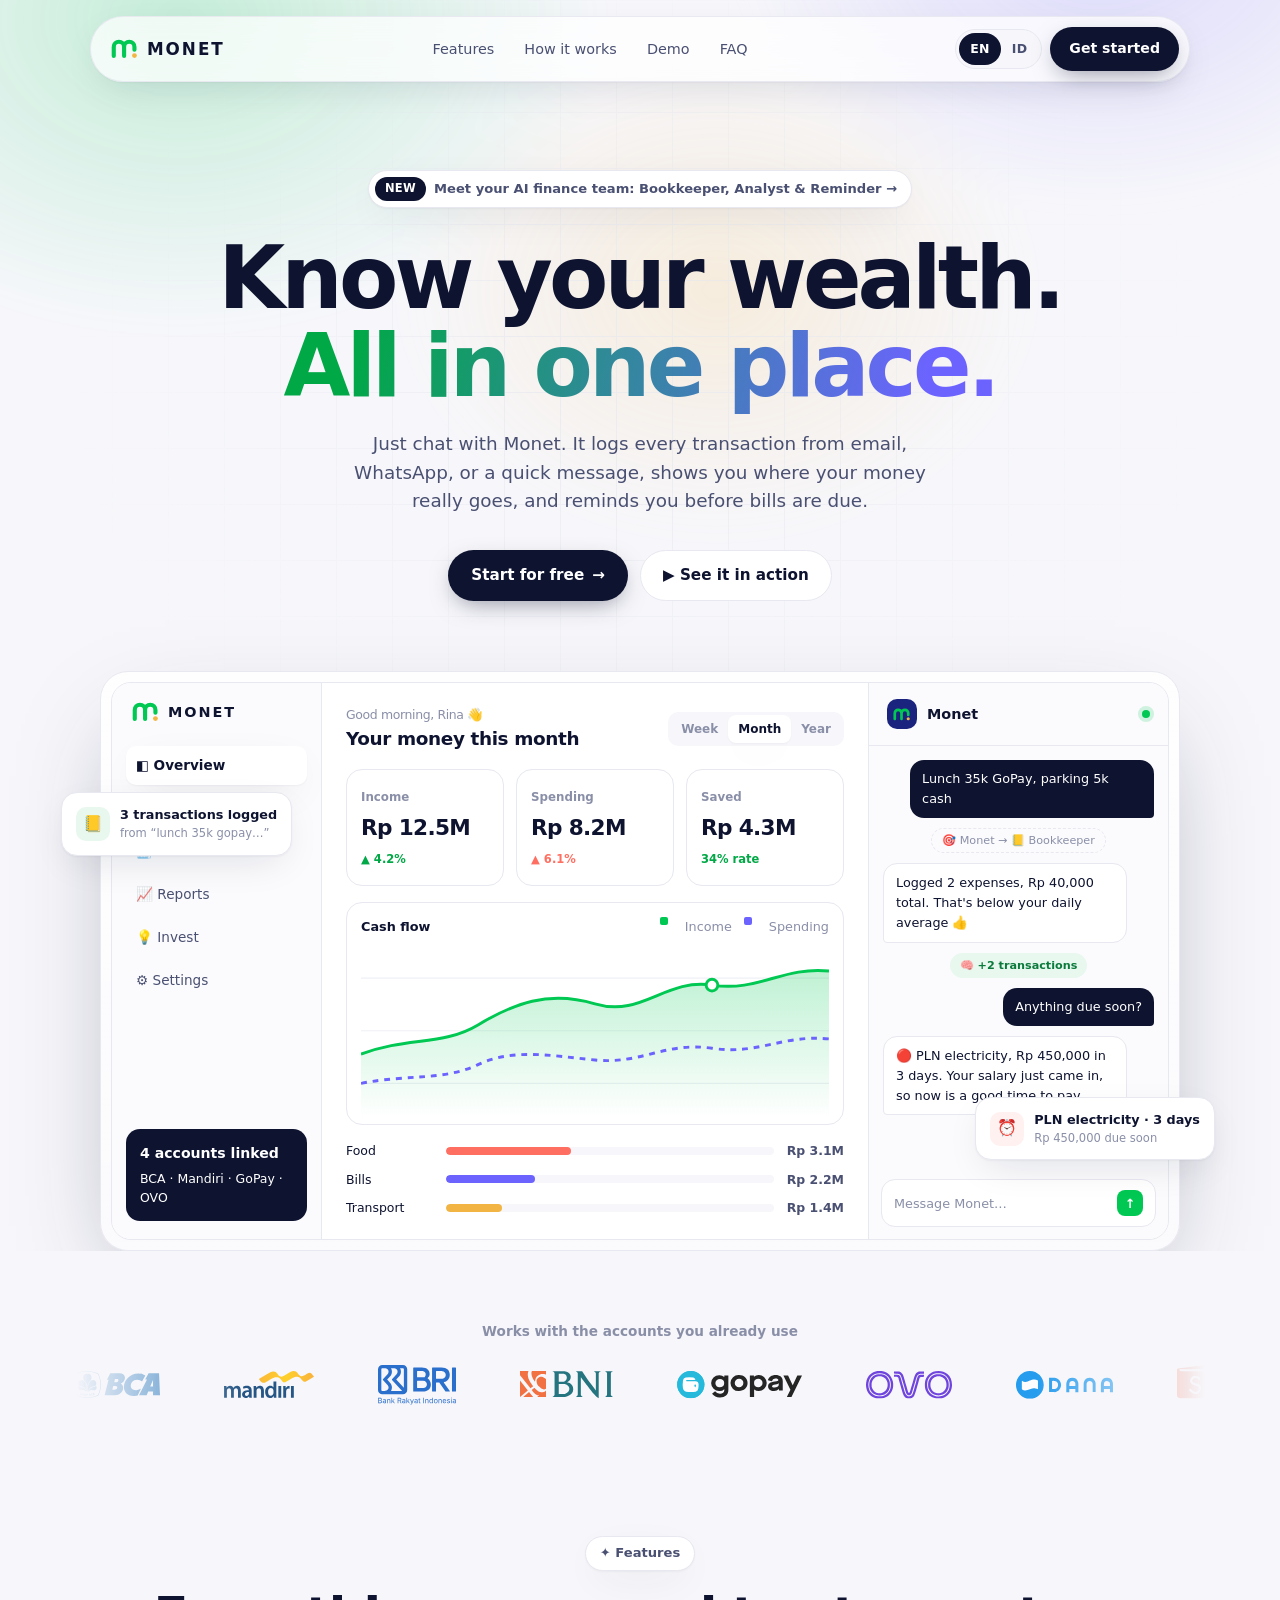
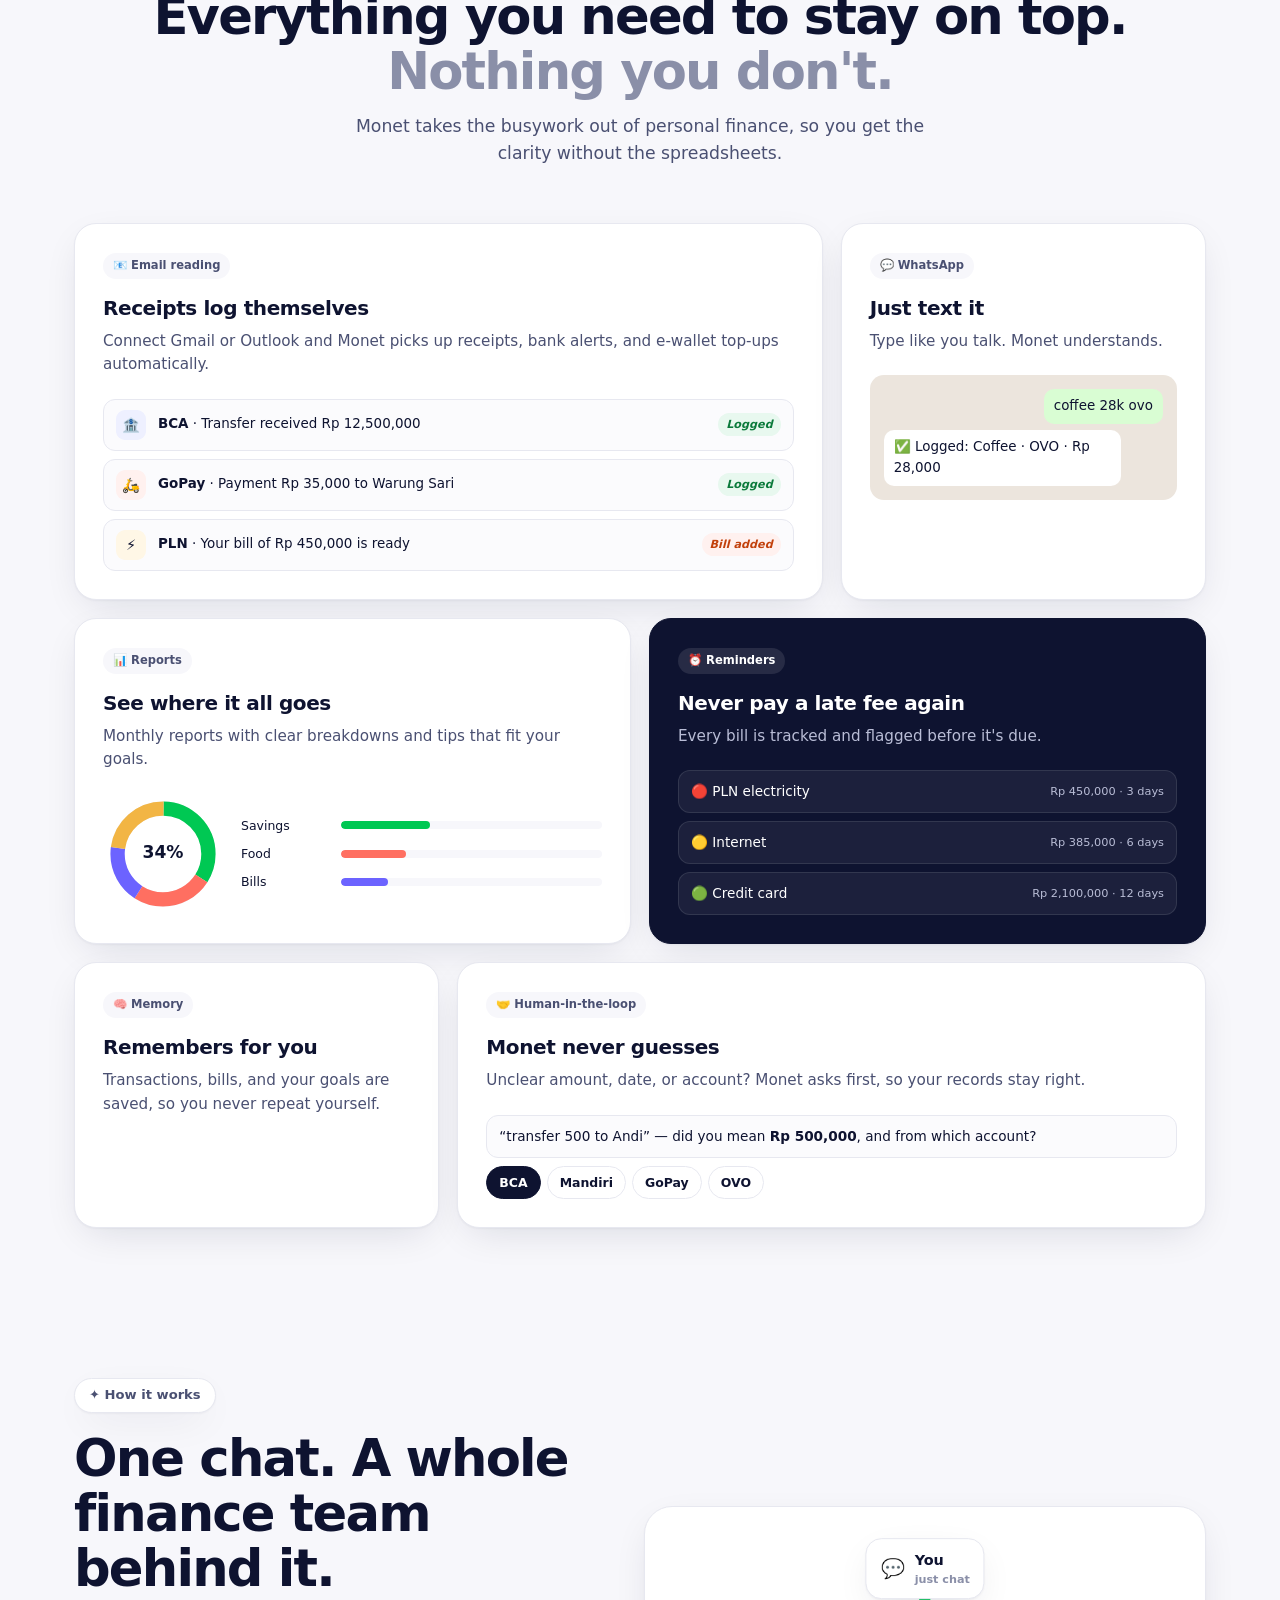
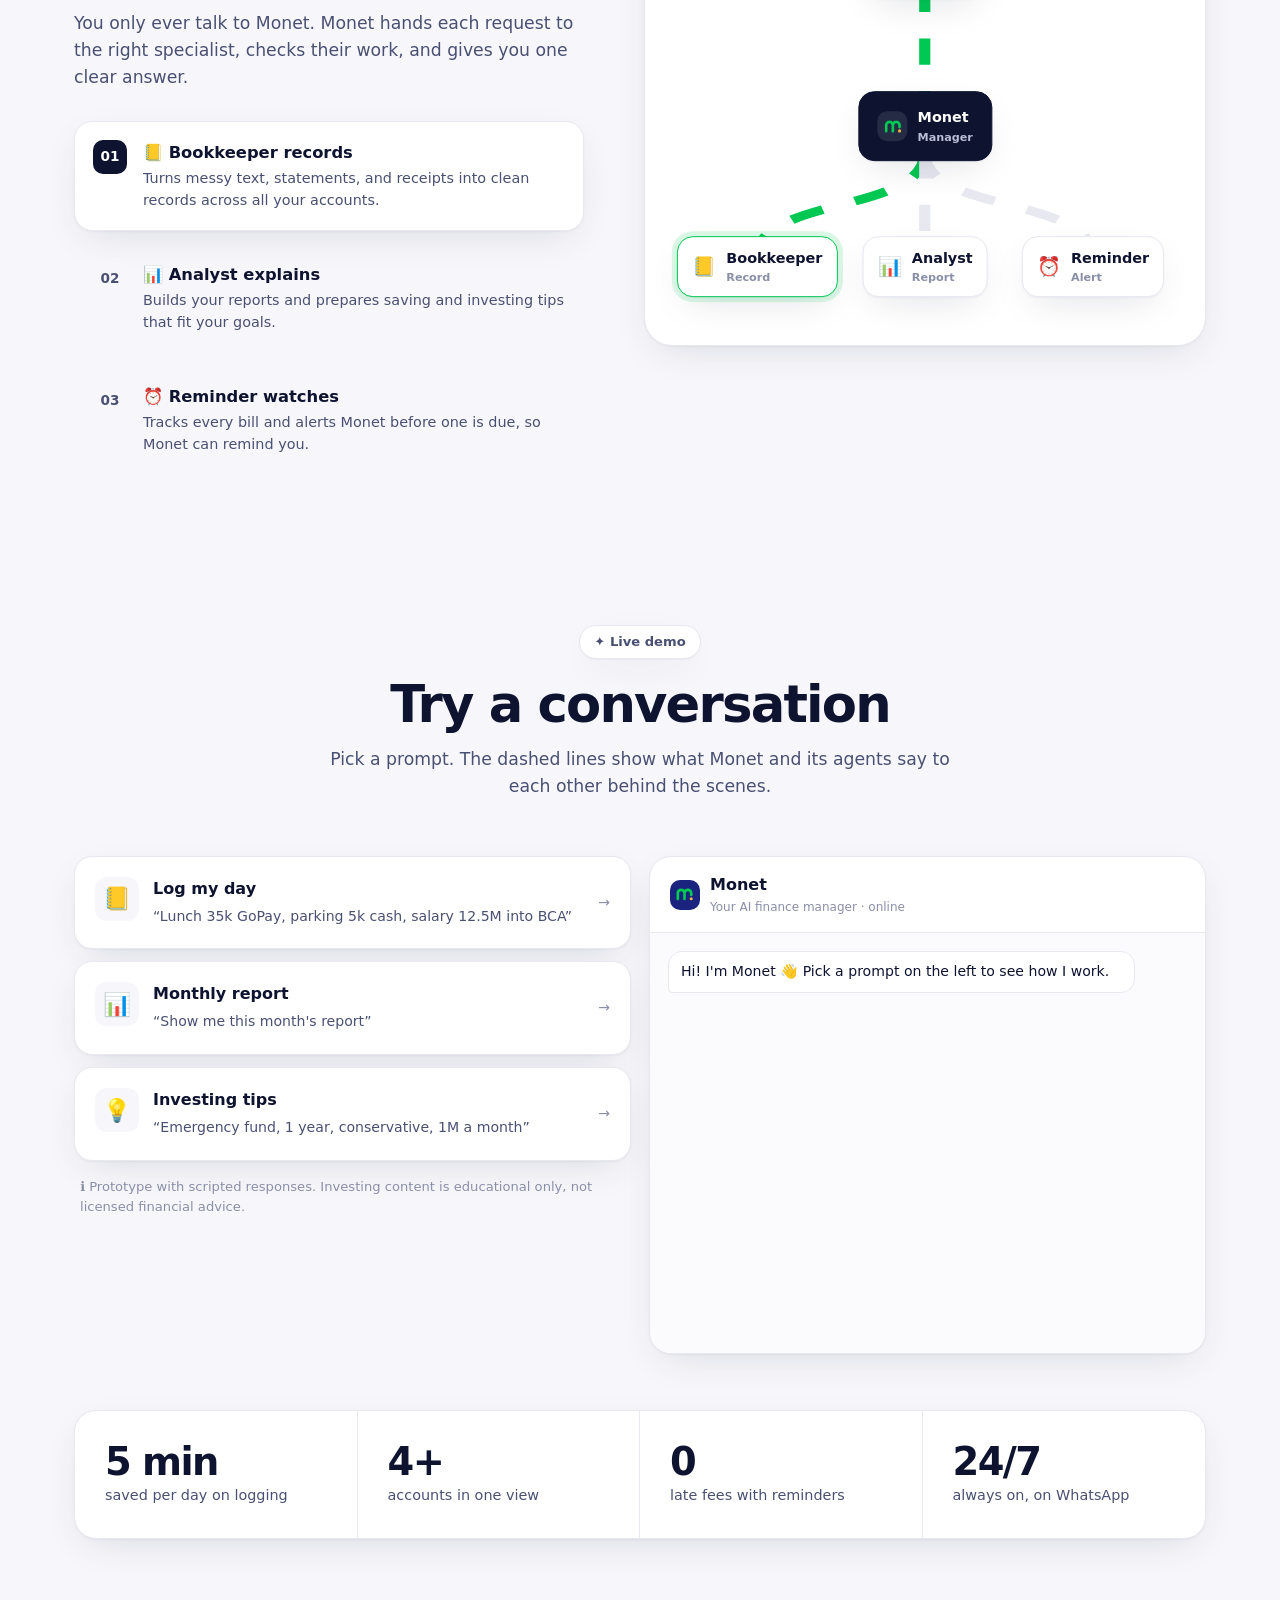
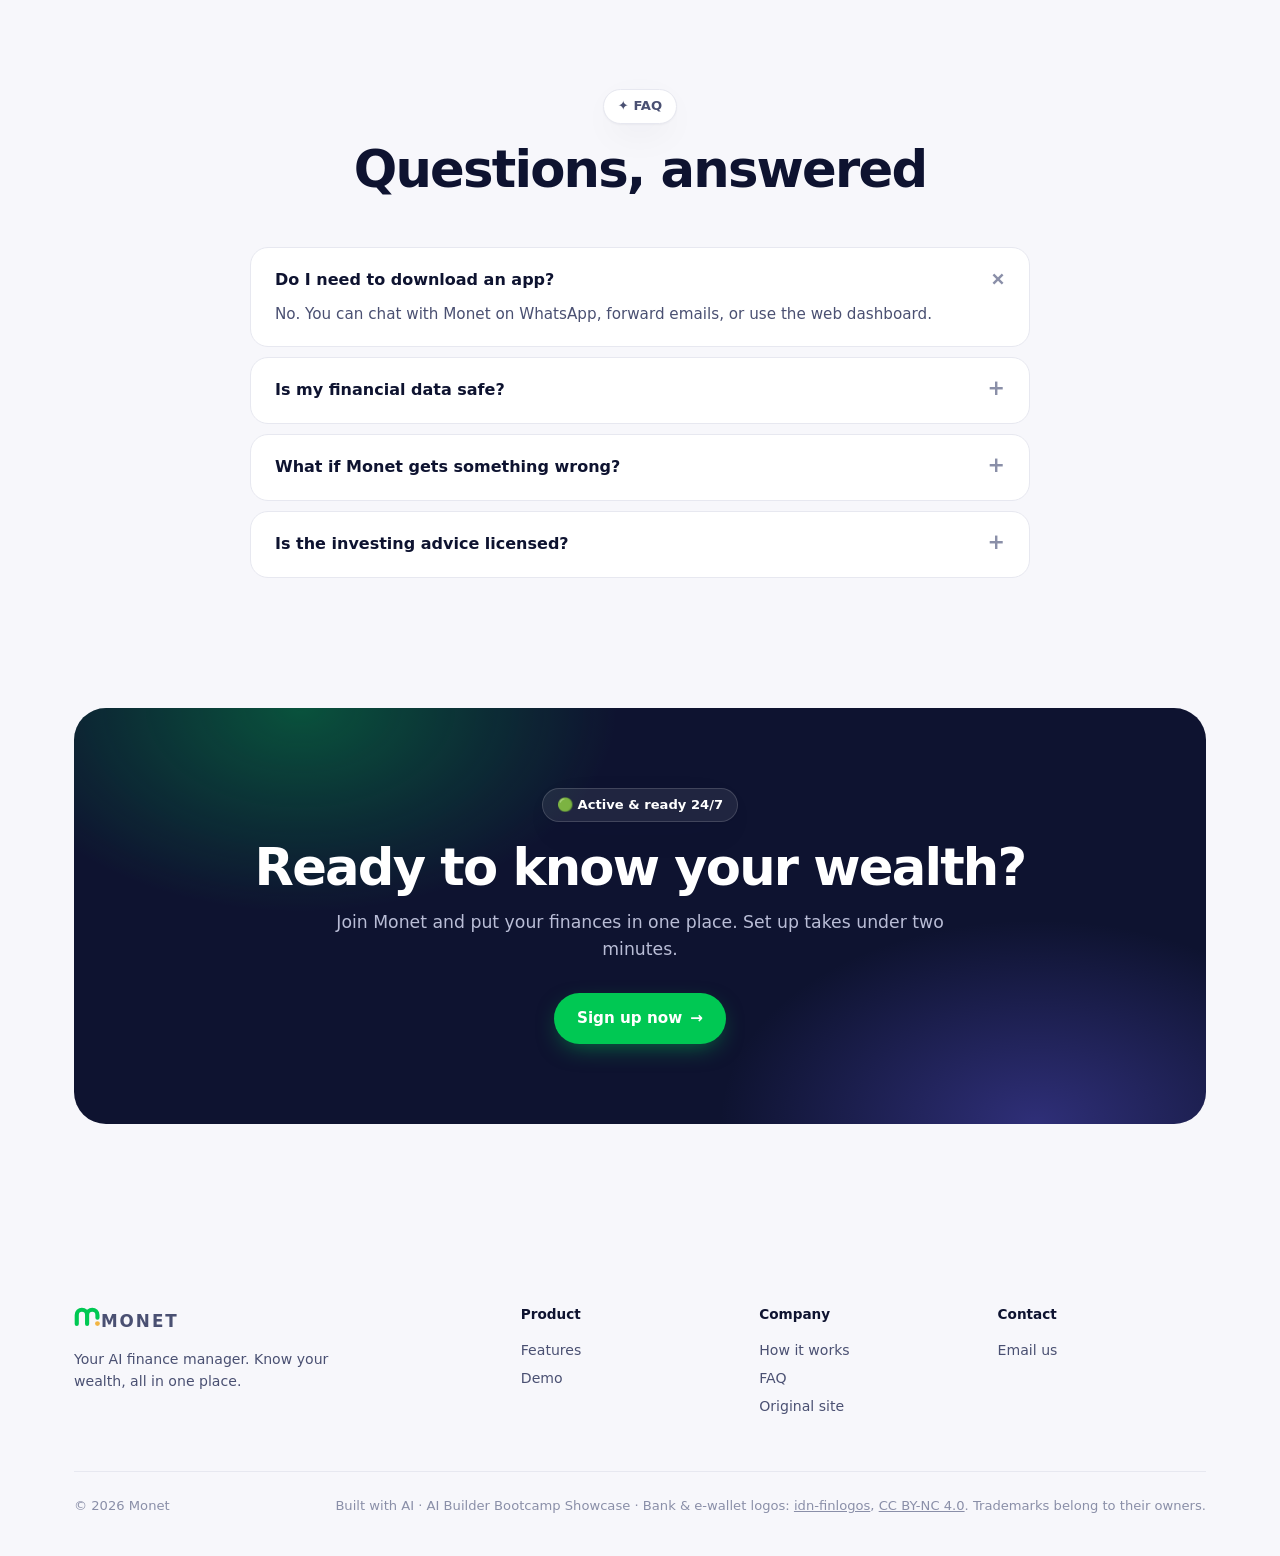
==== commit 2a4de68f: "Add EN/ID language switch, remove duplicate demo link, drop coral prototype - White prototype (/saas" ====
--- a/saas/index.html
+++ b/saas/index.html
@@ -42,6 +42,9 @@
 .nav .links a:hover{color:var(--ink)}
 .nav .right{display:flex;gap:8px;align-items:center}
 .nav .btn{padding:10px 18px;font-size:.88rem}
+.lang{display:flex;background:var(--bg);border:1px solid var(--line);border-radius:999px;padding:3px}
+.lang button{border:0;background:none;font:inherit;font-size:.78rem;font-weight:700;letter-spacing:.3px;padding:6px 11px;border-radius:999px;cursor:pointer;color:var(--ink2)}
+.lang button[aria-pressed="true"]{background:var(--ink);color:#fff}
 
 /* hero */
 .hero{position:relative;padding:170px 0 0;overflow:hidden;text-align:center}
@@ -248,34 +251,37 @@
 
 <nav class="nav">
   <a class="logo" href="#top"><svg viewBox="22 30 78 58" role="img" aria-label="Monet logo"><use href="#mk"/></svg>MONET</a>
-  <div class="links"><a href="#features">Features</a><a href="#team">How it works</a><a href="#demo">Demo</a><a href="#faq">FAQ</a></div>
-  <div class="right"><a class="btn ghost" href="#demo">Try demo</a><a class="btn dark" href="#signup">Get started</a></div>
+  <div class="links"><a href="#features" data-i="nFeat">Features</a><a href="#team" data-i="nHow">How it works</a><a href="#demo" data-i="nDemo">Demo</a><a href="#faq">FAQ</a></div>
+  <div class="right">
+    <div class="lang" role="group" aria-label="Language"><button type="button" data-lang="en" aria-pressed="true">EN</button><button type="button" data-lang="id" aria-pressed="false">ID</button></div>
+    <a class="btn dark" href="#signup" data-i="nStart">Get started</a>
+  </div>
 </nav>
 
 <header class="hero" id="top"><div class="wrap">
-  <span class="eyebrow"><b>NEW</b> Meet your AI finance team: Bookkeeper, Analyst &amp; Reminder →</span>
-  <h1>Know your wealth.<br><span class="grad">All in one place.</span></h1>
-  <p class="lead">Just chat with Monet. It logs every transaction from email, WhatsApp, or a quick message, shows you where your money really goes, and reminds you before bills are due.</p>
-  <div class="ctas"><a class="btn dark" href="#signup">Start for free <span class="ar">→</span></a><a class="btn ghost" href="#demo">▶ See it in action</a></div>
+  <span class="eyebrow"><b data-i="new">NEW</b> <span data-i="eyebrow">Meet your AI finance team: Bookkeeper, Analyst &amp; Reminder →</span></span>
+  <h1 data-i="h1">Know your wealth.<br><span class="grad">All in one place.</span></h1>
+  <p class="lead" data-i="heroLead">Just chat with Monet. It logs every transaction from email, WhatsApp, or a quick message, shows you where your money really goes, and reminds you before bills are due.</p>
+  <div class="ctas"><a class="btn dark" href="#signup" data-i="ctaFree">Start for free <span class="ar">→</span></a><a class="btn ghost" href="#demo" data-i="ctaSee">▶ See it in action</a></div>
   <div class="mock rv">
-    <div class="float f1"><div class="ic" style="background:#E8F8EF">📒</div><div><b>3 transactions logged</b><small>from “lunch 35k gopay…”</small></div></div>
-    <div class="float f2"><div class="ic" style="background:#FFF1EF">⏰</div><div><b>PLN electricity · 3 days</b><small>Rp 450,000 due soon</small></div></div>
+    <div class="float f1"><div class="ic" style="background:#E8F8EF">📒</div><div data-i="f1"><b>3 transactions logged</b><small>from “lunch 35k gopay…”</small></div></div>
+    <div class="float f2"><div class="ic" style="background:#FFF1EF">⏰</div><div data-i="f2"><b>PLN electricity · 3 days</b><small>Rp 450,000 due soon</small></div></div>
     <div class="app">
       <aside class="side">
         <div class="logo"><svg viewBox="22 30 78 58"><use href="#mk"/></svg>MONET</div>
-        <a class="on">◧ Overview</a><a>⇄ Transactions</a><a>🧾 Bills</a><a>📈 Reports</a><a>💡 Invest</a><a>⚙ Settings</a>
+        <a class="on" data-i="sOv">◧ Overview</a><a data-i="sTx">⇄ Transactions</a><a data-i="sBills">🧾 Bills</a><a data-i="sRep">📈 Reports</a><a data-i="sInv">💡 Invest</a><a data-i="sSet">⚙ Settings</a>
         <div class="sp"></div>
-        <div class="pro"><b>4 accounts linked</b>BCA · Mandiri · GoPay · OVO</div>
+        <div class="pro"><b data-i="linked">4 accounts linked</b>BCA · Mandiri · GoPay · OVO</div>
       </aside>
       <div class="main">
-        <div class="topbar"><h3><small>Good morning, Rina 👋</small>Your money this month</h3><div class="seg"><span>Week</span><span class="on">Month</span><span>Year</span></div></div>
+        <div class="topbar"><h3 data-i="greet"><small>Good morning, Rina 👋</small>Your money this month</h3><div class="seg"><span data-i="wk">Week</span><span class="on" data-i="mo">Month</span><span data-i="yr">Year</span></div></div>
         <div class="kpis">
-          <div class="kpi"><small>Income</small><b>Rp 12.5M</b><span class="d">▲ 4.2%</span></div>
-          <div class="kpi"><small>Spending</small><b>Rp 8.2M</b><span class="d dn">▲ 6.1%</span></div>
-          <div class="kpi"><small>Saved</small><b>Rp 4.3M</b><span class="d">34% rate</span></div>
+          <div class="kpi"><small data-i="inc">Income</small><b data-i="k1">Rp 12.5M</b><span class="d">▲ 4.2%</span></div>
+          <div class="kpi"><small data-i="spd">Spending</small><b data-i="k2">Rp 8.2M</b><span class="d dn">▲ 6.1%</span></div>
+          <div class="kpi"><small data-i="svd">Saved</small><b data-i="k3">Rp 4.3M</b><span class="d" data-i="rate">34% rate</span></div>
         </div>
         <div class="chart">
-          <div class="hd">Cash flow<span><span><i style="background:var(--green)"></i>Income</span><span><i style="background:var(--violet)"></i>Spending</span></span></div>
+          <div class="hd"><span data-i="cf" style="color:inherit;font-weight:600">Cash flow</span><span><span><i style="background:var(--green)"></i><span data-i="inc2" style="color:inherit">Income</span></span><span><i style="background:var(--violet)"></i><span data-i="spd2" style="color:inherit">Spending</span></span></span></div>
           <svg viewBox="0 0 400 150" preserveAspectRatio="none" aria-hidden="true">
             <defs><linearGradient id="gA" x1="0" y1="0" x2="0" y2="1"><stop offset="0" stop-color="#00C853" stop-opacity=".25"/><stop offset="1" stop-color="#00C853" stop-opacity="0"/></linearGradient></defs>
             <g stroke="#EEF0F5" stroke-width="1"><line x1="0" y1="30" x2="400" y2="30"/><line x1="0" y1="75" x2="400" y2="75"/><line x1="0" y1="120" x2="400" y2="120"/></g>
@@ -286,50 +292,50 @@
           </svg>
         </div>
         <div class="bars">
-          <div class="bar">Food<u><i style="width:38%;background:var(--coral)"></i></u><em>Rp 3.1M</em></div>
-          <div class="bar">Bills<u><i style="width:27%;background:var(--violet)"></i></u><em>Rp 2.2M</em></div>
-          <div class="bar">Transport<u><i style="width:17%;background:var(--gold)"></i></u><em>Rp 1.4M</em></div>
+          <div class="bar"><span data-i="food">Food</span><u><i style="width:38%;background:var(--coral)"></i></u><em data-i="v31">Rp 3.1M</em></div>
+          <div class="bar"><span data-i="bills">Bills</span><u><i style="width:27%;background:var(--violet)"></i></u><em data-i="v22">Rp 2.2M</em></div>
+          <div class="bar"><span data-i="trans">Transport</span><u><i style="width:17%;background:var(--gold)"></i></u><em data-i="v14">Rp 1.4M</em></div>
         </div>
       </div>
       <aside class="rail">
         <div class="hd"><div class="av"><svg viewBox="22 30 78 58"><use href="#mk"/></svg></div>Monet<span class="dot"></span></div>
         <div class="feed">
-          <div class="bub me">Lunch 35k GoPay, parking 5k cash</div>
+          <div class="bub me" data-i="r1">Lunch 35k GoPay, parking 5k cash</div>
           <div class="bub sys">🎯 Monet → 📒 Bookkeeper</div>
-          <div class="bub bot">Logged 2 expenses, Rp 40,000 total. That's below your daily average 👍</div>
-          <div class="bub mem">🧠 +2 transactions</div>
-          <div class="bub me">Anything due soon?</div>
-          <div class="bub bot">🔴 PLN electricity, Rp 450,000 in 3 days. Your salary just came in, so now is a good time to pay.</div>
+          <div class="bub bot" data-i="r2">Logged 2 expenses, Rp 40,000 total. That's below your daily average 👍</div>
+          <div class="bub mem" data-i="r3">🧠 +2 transactions</div>
+          <div class="bub me" data-i="r4">Anything due soon?</div>
+          <div class="bub bot" data-i="r5">🔴 PLN electricity, Rp 450,000 in 3 days. Your salary just came in, so now is a good time to pay.</div>
         </div>
-        <div class="compose">Message Monet…<b>↑</b></div>
+        <div class="compose"><span data-i="compose">Message Monet…</span><b>↑</b></div>
       </aside>
     </div>
   </div>
 </div></header>
 
 <div class="logos"><div class="wrap">
-  <p>Works with the accounts you already use</p>
+  <p data-i="worksWith">Works with the accounts you already use</p>
   <div class="marq"><div id="mq"></div></div>
 </div></div>
 
 <section id="features"><div class="wrap">
   <div class="center rv">
-    <span class="eyebrow plain">✦ Features</span>
-    <h2 class="h2">Everything you need to stay on top.<br><em>Nothing you don't.</em></h2>
-    <p class="lead">Monet takes the busywork out of personal finance, so you get the clarity without the spreadsheets.</p>
+    <span class="eyebrow plain" data-i="eFeat">✦ Features</span>
+    <h2 class="h2" data-i="featH">Everything you need to stay on top.<br><em>Nothing you don't.</em></h2>
+    <p class="lead" data-i="featLead">Monet takes the busywork out of personal finance, so you get the clarity without the spreadsheets.</p>
   </div>
   <div class="bento">
-    <div class="card c4 rv"><span class="pill">📧 Email reading</span><h3>Receipts log themselves</h3><p>Connect Gmail or Outlook and Monet picks up receipts, bank alerts, and e-wallet top-ups automatically.</p>
+    <div class="card c4 rv"><span class="pill" data-i="pEmail">📧 Email reading</span><h3 data-i="emailH">Receipts log themselves</h3><p data-i="emailP">Connect Gmail or Outlook and Monet picks up receipts, bank alerts, and e-wallet top-ups automatically.</p>
       <div class="vis inbox">
-        <div class="mail"><div class="ic" style="background:#EEF0FF">🏦</div><span><b>BCA</b> · Transfer received Rp 12,500,000</span><em class="tg">Logged</em></div>
-        <div class="mail"><div class="ic" style="background:#FFF1EF">🛵</div><span><b>GoPay</b> · Payment Rp 35,000 to Warung Sari</span><em class="tg">Logged</em></div>
-        <div class="mail"><div class="ic" style="background:#FFF7E6">⚡</div><span><b>PLN</b> · Your bill of Rp 450,000 is ready</span><em class="tg" style="background:#FFF1EF;color:#C2410C">Bill added</em></div>
+        <div class="mail"><div class="ic" style="background:#EEF0FF">🏦</div><span data-i="m1"><b>BCA</b> · Transfer received Rp 12,500,000</span><em class="tg" data-i="logged">Logged</em></div>
+        <div class="mail"><div class="ic" style="background:#FFF1EF">🛵</div><span data-i="m2"><b>GoPay</b> · Payment Rp 35,000 to Warung Sari</span><em class="tg" data-i="logged">Logged</em></div>
+        <div class="mail"><div class="ic" style="background:#FFF7E6">⚡</div><span data-i="m3"><b>PLN</b> · Your bill of Rp 450,000 is ready</span><em class="tg" style="background:#FFF1EF;color:#C2410C" data-i="billAdded">Bill added</em></div>
       </div>
     </div>
-    <div class="card c2 rv"><span class="pill">💬 WhatsApp</span><h3>Just text it</h3><p>Type like you talk. Monet understands.</p>
-      <div class="vis wa"><div class="o">coffee 28k ovo</div><div>✅ Logged: Coffee · OVO · Rp 28,000</div></div>
-    </div>
-    <div class="card c3 rv"><span class="pill">📊 Reports</span><h3>See where it all goes</h3><p>Monthly reports with clear breakdowns and tips that fit your goals.</p>
+    <div class="card c2 rv"><span class="pill">💬 WhatsApp</span><h3 data-i="waH">Just text it</h3><p data-i="waP">Type like you talk. Monet understands.</p>
+      <div class="vis wa"><div class="o" data-i="wa1">coffee 28k ovo</div><div data-i="wa2">✅ Logged: Coffee · OVO · Rp 28,000</div></div>
+    </div>
+    <div class="card c3 rv"><span class="pill" data-i="pRep">📊 Reports</span><h3 data-i="repH">See where it all goes</h3><p data-i="repP">Monthly reports with clear breakdowns and tips that fit your goals.</p>
       <div class="vis ring">
         <svg viewBox="0 0 42 42" aria-hidden="true"><circle cx="21" cy="21" r="15.9" fill="none" stroke="#F0F1F6" stroke-width="5"/>
           <circle cx="21" cy="21" r="15.9" fill="none" stroke="#00C853" stroke-width="5" stroke-dasharray="34 66" stroke-dashoffset="25"/>
@@ -338,22 +344,22 @@
           <circle cx="21" cy="21" r="15.9" fill="none" stroke="#F2B544" stroke-width="5" stroke-dasharray="23 77" stroke-dashoffset="-52"/>
           <text x="21" y="22.5" text-anchor="middle" font-size="6" font-weight="800" fill="#0E1330">34%</text></svg>
         <div class="bars" style="flex:1">
-          <div class="bar" style="grid-template-columns:70px 1fr">Savings<u><i style="width:34%;background:var(--green)"></i></u></div>
-          <div class="bar" style="grid-template-columns:70px 1fr">Food<u><i style="width:25%;background:var(--coral)"></i></u></div>
-          <div class="bar" style="grid-template-columns:70px 1fr">Bills<u><i style="width:18%;background:var(--violet)"></i></u></div>
+          <div class="bar" style="grid-template-columns:90px 1fr"><span data-i="sav">Savings</span><u><i style="width:34%;background:var(--green)"></i></u></div>
+          <div class="bar" style="grid-template-columns:90px 1fr"><span data-i="food">Food</span><u><i style="width:25%;background:var(--coral)"></i></u></div>
+          <div class="bar" style="grid-template-columns:90px 1fr"><span data-i="bills">Bills</span><u><i style="width:18%;background:var(--violet)"></i></u></div>
         </div>
       </div>
     </div>
-    <div class="card c3 dark rv"><span class="pill">⏰ Reminders</span><h3>Never pay a late fee again</h3><p>Every bill is tracked and flagged before it's due.</p>
+    <div class="card c3 dark rv"><span class="pill" data-i="pRem">⏰ Reminders</span><h3 data-i="remH">Never pay a late fee again</h3><p data-i="remP">Every bill is tracked and flagged before it's due.</p>
       <div class="vis rem">
-        <div><span>🔴 PLN electricity</span><small>Rp 450,000 · 3 days</small></div>
-        <div><span>🟡 Internet</span><small>Rp 385,000 · 6 days</small></div>
-        <div><span>🟢 Credit card</span><small>Rp 2,100,000 · 12 days</small></div>
+        <div><span data-i="b1">🔴 PLN electricity</span><small data-i="b1v">Rp 450,000 · 3 days</small></div>
+        <div><span>🟡 Internet</span><small data-i="b2v">Rp 385,000 · 6 days</small></div>
+        <div><span data-i="b3">🟢 Credit card</span><small data-i="b3v">Rp 2,100,000 · 12 days</small></div>
       </div>
     </div>
-    <div class="card c2 rv"><span class="pill">🧠 Memory</span><h3>Remembers for you</h3><p>Transactions, bills, and your goals are saved, so you never repeat yourself.</p></div>
-    <div class="card c4 rv"><span class="pill">🤝 Human-in-the-loop</span><h3>Monet never guesses</h3><p>Unclear amount, date, or account? Monet asks first, so your records stay right.</p>
-      <div class="vis ask"><div class="q">“transfer 500 to Andi” — did you mean <b>Rp 500,000</b>, and from which account?</div>
+    <div class="card c2 rv"><span class="pill" data-i="pMem">🧠 Memory</span><h3 data-i="memH">Remembers for you</h3><p data-i="memP">Transactions, bills, and your goals are saved, so you never repeat yourself.</p></div>
+    <div class="card c4 rv"><span class="pill">🤝 Human-in-the-loop</span><h3 data-i="hilH">Monet never guesses</h3><p data-i="hilP">Unclear amount, date, or account? Monet asks first, so your records stay right.</p>
+      <div class="vis ask"><div class="q" data-i="hilQ">“transfer 500 to Andi” — did you mean <b>Rp 500,000</b>, and from which account?</div>
         <div class="opts"><span class="on">BCA</span><span>Mandiri</span><span>GoPay</span><span>OVO</span></div></div>
     </div>
   </div>
@@ -361,80 +367,80 @@
 
 <section id="team" style="padding-top:40px"><div class="wrap team">
   <div class="rv">
-    <span class="eyebrow plain">✦ How it works</span>
-    <h2 class="h2">One chat. A whole<br>finance team behind it.</h2>
-    <p class="lead">You only ever talk to Monet. Monet hands each request to the right specialist, checks their work, and gives you one clear answer.</p>
+    <span class="eyebrow plain" data-i="eHow">✦ How it works</span>
+    <h2 class="h2" data-i="teamH">One chat. A whole<br>finance team behind it.</h2>
+    <p class="lead" data-i="teamLead">You only ever talk to Monet. Monet hands each request to the right specialist, checks their work, and gives you one clear answer.</p>
     <div class="steps" id="steps">
-      <div class="step on" data-i="0"><div class="n">01</div><div><h4>📒 Bookkeeper records</h4><p>Turns messy text, statements, and receipts into clean records across all your accounts.</p></div></div>
-      <div class="step" data-i="1"><div class="n">02</div><div><h4>📊 Analyst explains</h4><p>Builds your reports and prepares saving and investing tips that fit your goals.</p></div></div>
-      <div class="step" data-i="2"><div class="n">03</div><div><h4>⏰ Reminder watches</h4><p>Tracks every bill and alerts Monet before one is due, so Monet can remind you.</p></div></div>
+      <div class="step on" data-n="0"><div class="n">01</div><div><h4 data-i="st1h">📒 Bookkeeper records</h4><p data-i="st1p">Turns messy text, statements, and receipts into clean records across all your accounts.</p></div></div>
+      <div class="step" data-n="1"><div class="n">02</div><div><h4 data-i="st2h">📊 Analyst explains</h4><p data-i="st2p">Builds your reports and prepares saving and investing tips that fit your goals.</p></div></div>
+      <div class="step" data-n="2"><div class="n">03</div><div><h4 data-i="st3h">⏰ Reminder watches</h4><p data-i="st3p">Tracks every bill and alerts Monet before one is due, so Monet can remind you.</p></div></div>
     </div>
   </div>
   <div class="org rv" id="org">
     <svg class="lines" viewBox="0 0 100 100" preserveAspectRatio="none" aria-hidden="true">
       <path id="L0" d="M50 18V44"/><path id="L1" d="M50 56C50 70 20 66 20 80"/><path id="L2" d="M50 56V80"/><path id="L3" d="M50 56C50 70 80 66 80 80"/>
     </svg>
-    <div class="nd" style="left:50%;top:14%"><span class="e">💬</span><div>You<small>just chat</small></div></div>
+    <div class="nd" style="left:50%;top:14%"><span class="e">💬</span><div data-i="ndYou">You<small>just chat</small></div></div>
     <div class="nd boss" style="left:50%;top:50%"><div class="av" style="background:rgba(255,255,255,.1)"><svg viewBox="22 30 78 58"><use href="#mk"/></svg></div><div>Monet<small>Manager</small></div></div>
-    <div class="nd" id="N0" style="left:20%;top:82%"><span class="e">📒</span><div>Bookkeeper<small>Record</small></div></div>
-    <div class="nd" id="N1" style="left:50%;top:82%"><span class="e">📊</span><div>Analyst<small>Report</small></div></div>
-    <div class="nd" id="N2" style="left:80%;top:82%"><span class="e">⏰</span><div>Reminder<small>Alert</small></div></div>
+    <div class="nd" id="N0" style="left:20%;top:82%"><span class="e">📒</span><div data-i="nd1">Bookkeeper<small>Record</small></div></div>
+    <div class="nd" id="N1" style="left:50%;top:82%"><span class="e">📊</span><div data-i="nd2">Analyst<small>Report</small></div></div>
+    <div class="nd" id="N2" style="left:80%;top:82%"><span class="e">⏰</span><div data-i="nd3">Reminder<small>Alert</small></div></div>
   </div>
 </div></section>
 
 <section id="demo" style="padding-top:40px"><div class="wrap">
   <div class="center rv">
-    <span class="eyebrow plain">✦ Live demo</span>
-    <h2 class="h2">Try a conversation</h2>
-    <p class="lead">Pick a prompt. The dashed lines show what Monet and its agents say to each other behind the scenes.</p>
+    <span class="eyebrow plain" data-i="eDemo">✦ Live demo</span>
+    <h2 class="h2" data-i="demoH">Try a conversation</h2>
+    <p class="lead" data-i="demoLead">Pick a prompt. The dashed lines show what Monet and its agents say to each other behind the scenes.</p>
   </div>
   <div class="demo">
     <div class="prompts rv">
-      <button class="prompt" data-s="0"><span class="e">📒</span><div><b>Log my day</b><span>“Lunch 35k GoPay, parking 5k cash, salary 12.5M into BCA”</span></div><span class="ar">→</span></button>
-      <button class="prompt" data-s="1"><span class="e">📊</span><div><b>Monthly report</b><span>“Show me this month's report”</span></div><span class="ar">→</span></button>
-      <button class="prompt" data-s="2"><span class="e">💡</span><div><b>Investing tips</b><span>“Emergency fund, 1 year, conservative, 1M a month”</span></div><span class="ar">→</span></button>
-      <p class="note">ℹ️ Prototype with scripted responses. Investing content is educational only, not licensed financial advice.</p>
+      <button class="prompt" data-s="0"><span class="e">📒</span><div data-i="pr1"><b>Log my day</b><span>“Lunch 35k GoPay, parking 5k cash, salary 12.5M into BCA”</span></div><span class="ar">→</span></button>
+      <button class="prompt" data-s="1"><span class="e">📊</span><div data-i="pr2"><b>Monthly report</b><span>“Show me this month's report”</span></div><span class="ar">→</span></button>
+      <button class="prompt" data-s="2"><span class="e">💡</span><div data-i="pr3"><b>Investing tips</b><span>“Emergency fund, 1 year, conservative, 1M a month”</span></div><span class="ar">→</span></button>
+      <p class="note" data-i="demoNote">ℹ️ Prototype with scripted responses. Investing content is educational only, not licensed financial advice.</p>
     </div>
     <div class="chat rv">
-      <div class="hd"><div class="av"><svg viewBox="22 30 78 58"><use href="#mk"/></svg></div><div>Monet<small>Your AI finance manager · online</small></div></div>
-      <div id="msgs"><div class="bub bot">Hi! I'm Monet 👋 Pick a prompt on the left to see how I work.</div></div>
+      <div class="hd"><div class="av"><svg viewBox="22 30 78 58"><use href="#mk"/></svg></div><div data-i="chatHd">Monet<small>Your AI finance manager · online</small></div></div>
+      <div id="msgs"></div>
     </div>
   </div>
   <div class="stats rv">
-    <div><b>5 min</b><span>saved per day on logging</span></div>
-    <div><b>4+</b><span>accounts in one view</span></div>
-    <div><b>0</b><span>late fees with reminders</span></div>
-    <div><b>24/7</b><span>always on, on WhatsApp</span></div>
+    <div data-i="sa1"><b>5 min</b><span>saved per day on logging</span></div>
+    <div data-i="sa2"><b>4+</b><span>accounts in one view</span></div>
+    <div data-i="sa3"><b>0</b><span>late fees with reminders</span></div>
+    <div data-i="sa4"><b>24/7</b><span>always on, on WhatsApp</span></div>
   </div>
 </div></section>
 
 <section id="faq" style="padding-top:40px"><div class="wrap">
-  <div class="center rv"><span class="eyebrow plain">✦ FAQ</span><h2 class="h2">Questions, answered</h2></div>
+  <div class="center rv"><span class="eyebrow plain">✦ FAQ</span><h2 class="h2" data-i="faqH">Questions, answered</h2></div>
   <div class="faq rv">
-    <details open><summary>Do I need to download an app?</summary><p>No. You can chat with Monet on WhatsApp, forward emails, or use the web dashboard.</p></details>
-    <details><summary>Is my financial data safe?</summary><p>Monet only reads the receipts and notifications you connect, and never moves money on your behalf.</p></details>
-    <details><summary>What if Monet gets something wrong?</summary><p>When an amount, date, or account is unclear, Monet asks you before saving. You can edit any record at any time.</p></details>
-    <details><summary>Is the investing advice licensed?</summary><p>No. Tips are educational only. Monet suggests product types and recommends choosing OJK-registered products.</p></details>
+    <details open><summary data-i="q1">Do I need to download an app?</summary><p data-i="a1">No. You can chat with Monet on WhatsApp, forward emails, or use the web dashboard.</p></details>
+    <details><summary data-i="q2">Is my financial data safe?</summary><p data-i="a2">Monet only reads the receipts and notifications you connect, and never moves money on your behalf.</p></details>
+    <details><summary data-i="q3">What if Monet gets something wrong?</summary><p data-i="a3">When an amount, date, or account is unclear, Monet asks you before saving. You can edit any record at any time.</p></details>
+    <details><summary data-i="q4">Is the investing advice licensed?</summary><p data-i="a4">No. Tips are educational only. Monet suggests product types and recommends choosing OJK-registered products.</p></details>
   </div>
 </div></section>
 
 <section id="signup" style="padding-top:20px"><div class="wrap">
   <div class="cta rv">
-    <span class="eyebrow plain" style="background:rgba(255,255,255,.08);border-color:rgba(255,255,255,.15);color:#fff">🟢 Active &amp; ready 24/7</span>
-    <h2 class="h2">Ready to know your wealth?</h2>
-    <p class="lead">Join Monet and put your finances in one place. Set up takes under two minutes.</p>
-    <a class="btn green" href="mailto:ismailgohzali@gmail.com?subject=Sign%20Up%20-%20Monet">Sign up now <span class="ar">→</span></a>
+    <span class="eyebrow plain" style="background:rgba(255,255,255,.08);border-color:rgba(255,255,255,.15);color:#fff" data-i="active">🟢 Active &amp; ready 24/7</span>
+    <h2 class="h2" data-i="ctaH">Ready to know your wealth?</h2>
+    <p class="lead" data-i="ctaLead">Join Monet and put your finances in one place. Set up takes under two minutes.</p>
+    <a class="btn green" href="mailto:ismailgohzali@gmail.com?subject=Sign%20Up%20-%20Monet" data-i="signUp">Sign up now <span class="ar">→</span></a>
   </div>
 </div></section>
 
 <footer><div class="wrap">
   <div class="foot">
-    <div><a class="logo" href="#top"><svg viewBox="22 30 78 58"><use href="#mk"/></svg>MONET</a><p style="margin-top:12px;max-width:280px">Your AI finance manager. Know your wealth, all in one place.</p></div>
-    <div><h5>Product</h5><a href="#features">Features</a><a href="#demo">Demo</a></div>
-    <div><h5>Company</h5><a href="#team">How it works</a><a href="#faq">FAQ</a><a href="../">Original site</a></div>
-    <div><h5>Contact</h5><a href="mailto:ismailgohzali@gmail.com">Email us</a></div>
-  </div>
-  <div class="copy"><span>© 2026 Monet</span><span>Built with AI · AI Builder Bootcamp Showcase · Bank &amp; e-wallet logos: <a href="https://github.com/hafidznoor/idn-finlogos" style="text-decoration:underline">idn-finlogos</a>, <a href="https://creativecommons.org/licenses/by-nc/4.0/" style="text-decoration:underline">CC BY-NC 4.0</a>. Trademarks belong to their owners.</span></div>
+    <div><a class="logo" href="#top"><svg viewBox="22 30 78 58"><use href="#mk"/></svg>MONET</a><p style="margin-top:12px;max-width:280px" data-i="footTag">Your AI finance manager. Know your wealth, all in one place.</p></div>
+    <div><h5 data-i="fProd">Product</h5><a href="#features" data-i="nFeat">Features</a><a href="#demo" data-i="nDemo">Demo</a></div>
+    <div><h5 data-i="fComp">Company</h5><a href="#team" data-i="nHow">How it works</a><a href="#faq">FAQ</a><a href="../" data-i="fOrig">Original site</a></div>
+    <div><h5 data-i="fCont">Contact</h5><a href="mailto:ismailgohzali@gmail.com" data-i="fMail">Email us</a></div>
+  </div>
+  <div class="copy"><span>© 2026 Monet</span><span data-i="credit">Built with AI · AI Builder Bootcamp Showcase · Bank &amp; e-wallet logos: <a href="https://github.com/hafidznoor/idn-finlogos" style="text-decoration:underline">idn-finlogos</a>, <a href="https://creativecommons.org/licenses/by-nc/4.0/" style="text-decoration:underline">CC BY-NC 4.0</a>. Trademarks belong to their owners.</span></div>
 </div></footer>
 
 <script>
@@ -470,11 +476,80 @@
   [0,1,2].forEach(j=>{$("#N"+j).classList.toggle("hot",j===i);$("#L"+(j+1)).classList.toggle("hot",j===i)});
   $("#L0").classList.add("hot");
 }
-$$(".step").forEach(s=>s.addEventListener("click",()=>{clearInterval(auto);setStep(+s.dataset.i)}));
+$$(".step").forEach(s=>s.addEventListener("click",()=>{clearInterval(auto);setStep(+s.dataset.n)}));
 setStep(0);auto=setInterval(()=>setStep((step+1)%3),3200);
 
-// chat demo
-const S=[
+// ---------- Language (EN text lives in the HTML; ID text below, keyed by data-i) ----------
+const ID={
+nFeat:"Fitur",nHow:"Cara kerja",nDemo:"Demo",nStart:"Mulai",
+new:"BARU",eyebrow:"Kenalan dengan tim keuangan AI-mu: Bookkeeper, Analyst &amp; Reminder →",
+h1:"Kenali kekayaanmu.<br><span class=\"grad\">Semua di satu tempat.</span>",
+heroLead:"Cukup chat dengan Monet. Monet mencatat setiap transaksi dari email, WhatsApp, atau pesan singkat, menunjukkan ke mana uangmu benar-benar pergi, dan mengingatkanmu sebelum tagihan jatuh tempo.",
+ctaFree:"Mulai gratis <span class=\"ar\">→</span>",ctaSee:"▶ Lihat cara kerjanya",
+f1:"<b>3 transaksi tercatat</b><small>dari “makan siang 35rb gopay…”</small>",
+f2:"<b>Listrik PLN · 3 hari</b><small>Rp 450.000 segera jatuh tempo</small>",
+sOv:"◧ Ringkasan",sTx:"⇄ Transaksi",sBills:"🧾 Tagihan",sRep:"📈 Laporan",sInv:"💡 Investasi",sSet:"⚙ Pengaturan",
+linked:"4 akun terhubung",
+greet:"<small>Selamat pagi, Rina 👋</small>Keuanganmu bulan ini",wk:"Minggu",mo:"Bulan",yr:"Tahun",
+inc:"Pemasukan",spd:"Pengeluaran",svd:"Tabungan",k1:"Rp 12,5 jt",k2:"Rp 8,2 jt",k3:"Rp 4,3 jt",rate:"rasio 34%",
+cf:"Arus kas",inc2:"Pemasukan",spd2:"Pengeluaran",
+food:"Makanan",bills:"Tagihan",trans:"Transportasi",v31:"Rp 3,1 jt",v22:"Rp 2,2 jt",v14:"Rp 1,4 jt",
+r1:"Makan siang 35rb GoPay, parkir 5rb tunai",
+r2:"2 pengeluaran tercatat, total Rp 40.000. Masih di bawah rata-rata harianmu 👍",
+r3:"🧠 +2 transaksi",r4:"Ada tagihan yang dekat jatuh tempo?",
+r5:"🔴 Listrik PLN, Rp 450.000 dalam 3 hari. Gajimu baru masuk, jadi ini waktu yang pas untuk bayar.",
+compose:"Kirim pesan ke Monet…",
+worksWith:"Terhubung dengan rekening dan e-wallet yang sudah kamu pakai",
+eFeat:"✦ Fitur",featH:"Semua yang kamu perlukan untuk tetap terkendali.<br><em>Tanpa yang tidak perlu.</em>",
+featLead:"Monet mengambil alih pekerjaan ribet dalam mengelola keuangan pribadi, jadi kamu dapat kejelasan tanpa spreadsheet.",
+pEmail:"📧 Membaca email",emailH:"Struk tercatat sendiri",
+emailP:"Hubungkan Gmail atau Outlook, dan Monet otomatis menangkap struk, notifikasi bank, dan top-up e-wallet.",
+m1:"<b>BCA</b> · Transfer masuk Rp 12.500.000",m2:"<b>GoPay</b> · Pembayaran Rp 35.000 ke Warung Sari",m3:"<b>PLN</b> · Tagihanmu Rp 450.000 sudah terbit",
+logged:"Tercatat",billAdded:"Tagihan ditambah",
+waH:"Cukup kirim pesan",waP:"Ketik seperti kamu ngobrol. Monet mengerti.",
+wa1:"kopi 28rb ovo",wa2:"✅ Tercatat: Kopi · OVO · Rp 28.000",
+pRep:"📊 Laporan",repH:"Lihat ke mana uangmu pergi",repP:"Laporan bulanan dengan rincian yang jelas dan tips yang sesuai tujuanmu.",
+sav:"Tabungan",
+pRem:"⏰ Pengingat",remH:"Tidak ada lagi denda telat bayar",remP:"Setiap tagihan dipantau dan ditandai sebelum jatuh tempo.",
+b1:"🔴 Listrik PLN",b1v:"Rp 450.000 · 3 hari",b2v:"Rp 385.000 · 6 hari",b3:"🟢 Kartu kredit",b3v:"Rp 2.100.000 · 12 hari",
+pMem:"🧠 Memori",memH:"Mengingat untukmu",memP:"Transaksi, tagihan, dan tujuanmu tersimpan, jadi kamu tidak perlu mengulang.",
+hilH:"Monet tidak pernah menebak",hilP:"Jumlah, tanggal, atau akun tidak jelas? Monet bertanya dulu, jadi catatanmu tetap benar.",
+hilQ:"“transfer 500 ke Andi” — maksudnya <b>Rp 500.000</b>, dan dari akun mana?",
+eHow:"✦ Cara kerja",teamH:"Satu chat. Satu tim<br>keuangan di baliknya.",
+teamLead:"Kamu cukup bicara dengan Monet. Monet meneruskan setiap permintaan ke spesialis yang tepat, memeriksa hasilnya, dan memberimu satu jawaban yang jelas.",
+st1h:"📒 Bookkeeper mencatat",st1p:"Mengubah ketikan bebas, mutasi rekening, dan struk jadi catatan rapi dari semua akunmu.",
+st2h:"📊 Analyst menjelaskan",st2p:"Menyusun laporanmu dan menyiapkan tips menabung serta investasi yang sesuai tujuanmu.",
+st3h:"⏰ Reminder memantau",st3p:"Memantau setiap tagihan dan memberi tahu Monet sebelum jatuh tempo, supaya Monet bisa mengingatkanmu.",
+ndYou:"Kamu<small>cukup chat</small>",nd1:"Bookkeeper<small>Catat</small>",nd2:"Analyst<small>Laporan</small>",nd3:"Reminder<small>Ingatkan</small>",
+eDemo:"✦ Demo langsung",demoH:"Coba percakapan",
+demoLead:"Pilih salah satu prompt. Garis putus-putus menunjukkan percakapan Monet dengan para agennya di balik layar.",
+pr1:"<b>Catat hariku</b><span>“Makan siang 35rb GoPay, parkir 5rb tunai, gaji 12,5jt masuk BCA”</span>",
+pr2:"<b>Laporan bulanan</b><span>“Tampilkan laporan bulan ini”</span>",
+pr3:"<b>Tips investasi</b><span>“Dana darurat, 1 tahun, konservatif, 1jt per bulan”</span>",
+demoNote:"ℹ️ Prototipe dengan respons yang sudah disiapkan. Konten investasi bersifat edukatif, bukan nasihat keuangan berlisensi.",
+chatHd:"Monet<small>Manajer keuangan AI-mu · online</small>",
+sa1:"<b>5 menit</b><span>hemat per hari untuk pencatatan</span>",sa2:"<b>4+</b><span>akun dalam satu tampilan</span>",
+sa3:"<b>0</b><span>denda telat dengan pengingat</span>",sa4:"<b>24/7</b><span>selalu aktif di WhatsApp</span>",
+faqH:"Pertanyaan yang sering diajukan",
+q1:"Apakah saya perlu mengunduh aplikasi?",a1:"Tidak. Kamu bisa chat dengan Monet lewat WhatsApp, meneruskan email, atau memakai dashboard web.",
+q2:"Apakah data keuangan saya aman?",a2:"Monet hanya membaca struk dan notifikasi yang kamu hubungkan, dan tidak pernah memindahkan uang atas namamu.",
+q3:"Bagaimana kalau Monet salah?",a3:"Kalau jumlah, tanggal, atau akun tidak jelas, Monet bertanya dulu sebelum menyimpan. Kamu bisa mengubah catatan kapan saja.",
+q4:"Apakah saran investasinya berlisensi?",a4:"Tidak. Tips bersifat edukatif. Monet menyarankan jenis produk dan merekomendasikan produk yang terdaftar dan diawasi OJK.",
+active:"🟢 Aktif &amp; siaga 24/7",ctaH:"Siap mengenal kekayaanmu?",
+ctaLead:"Bergabung dengan Monet dan satukan keuanganmu di satu tempat. Pengaturan kurang dari dua menit.",
+signUp:"Daftar sekarang <span class=\"ar\">→</span>",
+footTag:"Manajer keuangan AI-mu. Kenali kekayaanmu, semua di satu tempat.",
+fProd:"Produk",fComp:"Perusahaan",fOrig:"Situs asli",fCont:"Kontak",fMail:"Kirim email",
+credit:"Dibuat dengan AI · AI Builder Bootcamp Showcase · Logo bank &amp; e-wallet: <a href=\"https://github.com/hafidznoor/idn-finlogos\" style=\"text-decoration:underline\">idn-finlogos</a>, <a href=\"https://creativecommons.org/licenses/by-nc/4.0/\" style=\"text-decoration:underline\">CC BY-NC 4.0</a>. Merek dagang milik pemiliknya masing-masing."
+};
+const META={
+en:{title:"Monet – Your AI finance manager",hi:"Hi! I'm Monet 👋 Pick a prompt on the left to see how I work."},
+id:{title:"Monet – Manajer keuangan AI-mu",hi:"Hai! Aku Monet 👋 Pilih salah satu prompt untuk melihat cara kerjaku."}
+};
+
+// chat demo scripts
+const S={
+en:[
  [["me","Lunch 35k with GoPay, parking 5k cash, salary 12.5M into BCA"],["sys","🎯 Monet → 📒 Bookkeeper: record 3 transactions"],["sys","📒 Bookkeeper → 🎯 Monet: ✓ recorded"],["sys","🎯 Monet → ⏰ Reminder: any bills due?"],["sys","⏰ Reminder → 🎯 Monet: 🔴 electricity in 3 days"],
   ["bot","Logged 3 transactions ✅<br>• Lunch · GoPay · Rp 35,000<br>• Parking · Cash · Rp 5,000<br>• Salary · BCA · +Rp 12,500,000<br><br>Today's spending is Rp 40,000, below your daily average. 🔴 PLN electricity (Rp 450,000) is due in 3 days, and your salary just landed, so now's a good time to pay."],["mem","🧠 Memory update: +3 transactions"]],
  [["me","Show me this month's report"],["sys","🎯 Monet → 📒 Bookkeeper: send this month's transactions"],["sys","📒 Bookkeeper → 🎯 Monet: ✓ 86 transactions, 4 accounts"],["sys","🎯 Monet → 📊 Analyst: build report"],["sys","📊 Analyst → 🎯 Monet: ✓ report ready"],
@@ -482,19 +557,46 @@
  [["me","Give me some investing tips"],["sys","🎯 Monet → 📊 Analyst: investing tips requested"],["sys","📊 Analyst → 🎯 Monet: need goal, horizon, risk, budget"],
   ["bot","Happy to help! What's the goal, how long, your risk profile, and how much per month?"],["me","Emergency fund, 1 year, conservative, 1M a month"],["sys","🎯 Monet → 📊 Analyst: preferences + spending Rp 8.2M/mo"],["sys","📊 Analyst → 🎯 Monet: ✓ recommendation ready"],
   ["bot","Good fit: money market mutual funds or time deposits (low risk, easy to withdraw). Rp 1M × 12 ≈ Rp 12M, about 1.5 months of expenses. Top up from your monthly savings to reach 3 months faster.<br><small style='color:var(--muted)'>Educational only. Pick OJK-registered products.</small>"],["mem","🧠 Memory update: investment preferences saved"]]
-];
-const box=$("#msgs"),wait=ms=>new Promise(r=>setTimeout(r,ms));let busy=false;
+],
+id:[
+ [["me","Makan siang 35rb pakai GoPay, parkir 5rb tunai, gaji 12,5jt masuk BCA"],["sys","🎯 Monet → 📒 Bookkeeper: catat 3 transaksi"],["sys","📒 Bookkeeper → 🎯 Monet: ✓ tercatat"],["sys","🎯 Monet → ⏰ Reminder: ada tagihan yang dekat jatuh tempo?"],["sys","⏰ Reminder → 🎯 Monet: 🔴 listrik 3 hari lagi"],
+  ["bot","3 transaksi tercatat ✅<br>• Makan siang · GoPay · Rp 35.000<br>• Parkir · Tunai · Rp 5.000<br>• Gaji · BCA · +Rp 12.500.000<br><br>Pengeluaran hari ini Rp 40.000, di bawah rata-rata harianmu. 🔴 Listrik PLN (Rp 450.000) jatuh tempo 3 hari lagi, dan gajimu baru masuk, jadi ini waktu yang pas untuk bayar."],["mem","🧠 Update memori: +3 transaksi"]],
+ [["me","Tampilkan laporan bulan ini"],["sys","🎯 Monet → 📒 Bookkeeper: kirim transaksi bulan ini"],["sys","📒 Bookkeeper → 🎯 Monet: ✓ 86 transaksi, 4 akun"],["sys","🎯 Monet → 📊 Analyst: susun laporan"],["sys","📊 Analyst → 🎯 Monet: ✓ laporan siap"],
+  ["bot","<b>Bulan ini</b><br>Pemasukan Rp 12,5 jt · Pengeluaran Rp 8,2 jt · Tabungan Rp 4,3 jt (34%)<br><br>⚠️ Makanan naik 18% dari bulan lalu.<br>💡 Kurangi 3x beli kopi per minggu, hemat sekitar Rp 400 rb per bulan.<br><br>Akan datang: 🔴 Listrik · 🟡 Internet · 🟢 Kartu kredit"]],
+ [["me","Kasih tips investasi dong"],["sys","🎯 Monet → 📊 Analyst: ada permintaan tips investasi"],["sys","📊 Analyst → 🎯 Monet: perlu tujuan, jangka waktu, profil risiko, dana"],
+  ["bot","Boleh! Apa tujuannya, berapa lama, profil risikomu, dan berapa dana per bulan?"],["me","Dana darurat, 1 tahun, konservatif, 1jt per bulan"],["sys","🎯 Monet → 📊 Analyst: preferensi + pengeluaran Rp 8,2 jt/bulan"],["sys","📊 Analyst → 🎯 Monet: ✓ rekomendasi siap"],
+  ["bot","Cocok: reksa dana pasar uang atau deposito (risiko rendah, mudah dicairkan). Rp 1 jt × 12 ≈ Rp 12 jt, sekitar 1,5 bulan pengeluaran. Tambahkan dari tabungan bulananmu supaya lebih cepat mencapai 3 bulan.<br><small style='color:var(--muted)'>Bersifat edukatif. Pilih produk yang terdaftar di OJK.</small>"],["mem","🧠 Update memori: preferensi investasi tersimpan"]]
+]};
+
+const EN={};$$("[data-i]").forEach(e=>{if(!(e.dataset.i in EN))EN[e.dataset.i]=e.innerHTML});
+let lang="en",busy=false,gen=0;
+const box=$("#msgs"),wait=ms=>new Promise(r=>setTimeout(r,ms));
+function setLang(l){
+  lang=l;document.documentElement.lang=l;document.title=META[l].title;
+  $$("[data-i]").forEach(e=>{const k=e.dataset.i;e.innerHTML=l==="id"&&ID[k]!=null?ID[k]:EN[k]});
+  $$(".lang button").forEach(b=>b.setAttribute("aria-pressed",String(b.dataset.lang===l)));
+  try{localStorage.setItem("monet-lang",l)}catch(e){}
+  gen++;busy=false;$$(".prompt").forEach(b=>b.disabled=false);
+  box.innerHTML="";add("bot",META[l].hi);
+}
+$$(".lang button").forEach(b=>b.addEventListener("click",()=>setLang(b.dataset.lang)));
+
 function add(cls,html){const d=document.createElement("div");d.className="bub "+cls;d.innerHTML=html;box.appendChild(d);box.scrollTop=box.scrollHeight;return d}
 async function run(i){
-  if(busy)return;busy=true;$$(".prompt").forEach(b=>b.disabled=true);box.innerHTML="";
-  for(const [k,t] of S[i]){
-    if(k==="bot"){await wait(250);const ty=add("bot typing","<span></span><span></span><span></span>");await wait(900);ty.remove()}
+  if(busy)return;busy=true;const my=++gen;
+  $$(".prompt").forEach(b=>b.disabled=true);box.innerHTML="";
+  for(const [k,t] of S[lang][i]){
+    if(k==="bot"){await wait(250);if(my!==gen)return;const ty=add("bot typing","<span></span><span></span><span></span>");await wait(900);ty.remove()}
     else await wait(k==="sys"?420:450);
+    if(my!==gen)return;
     add(k,t);
   }
   busy=false;$$(".prompt").forEach(b=>b.disabled=false);
 }
 $$(".prompt").forEach(b=>b.addEventListener("click",()=>run(+b.dataset.s)));
+
+let saved=null;try{saved=localStorage.getItem("monet-lang")}catch(e){}
+setLang(saved==="id"?"id":"en");
 </script>
 </body>
 </html>
